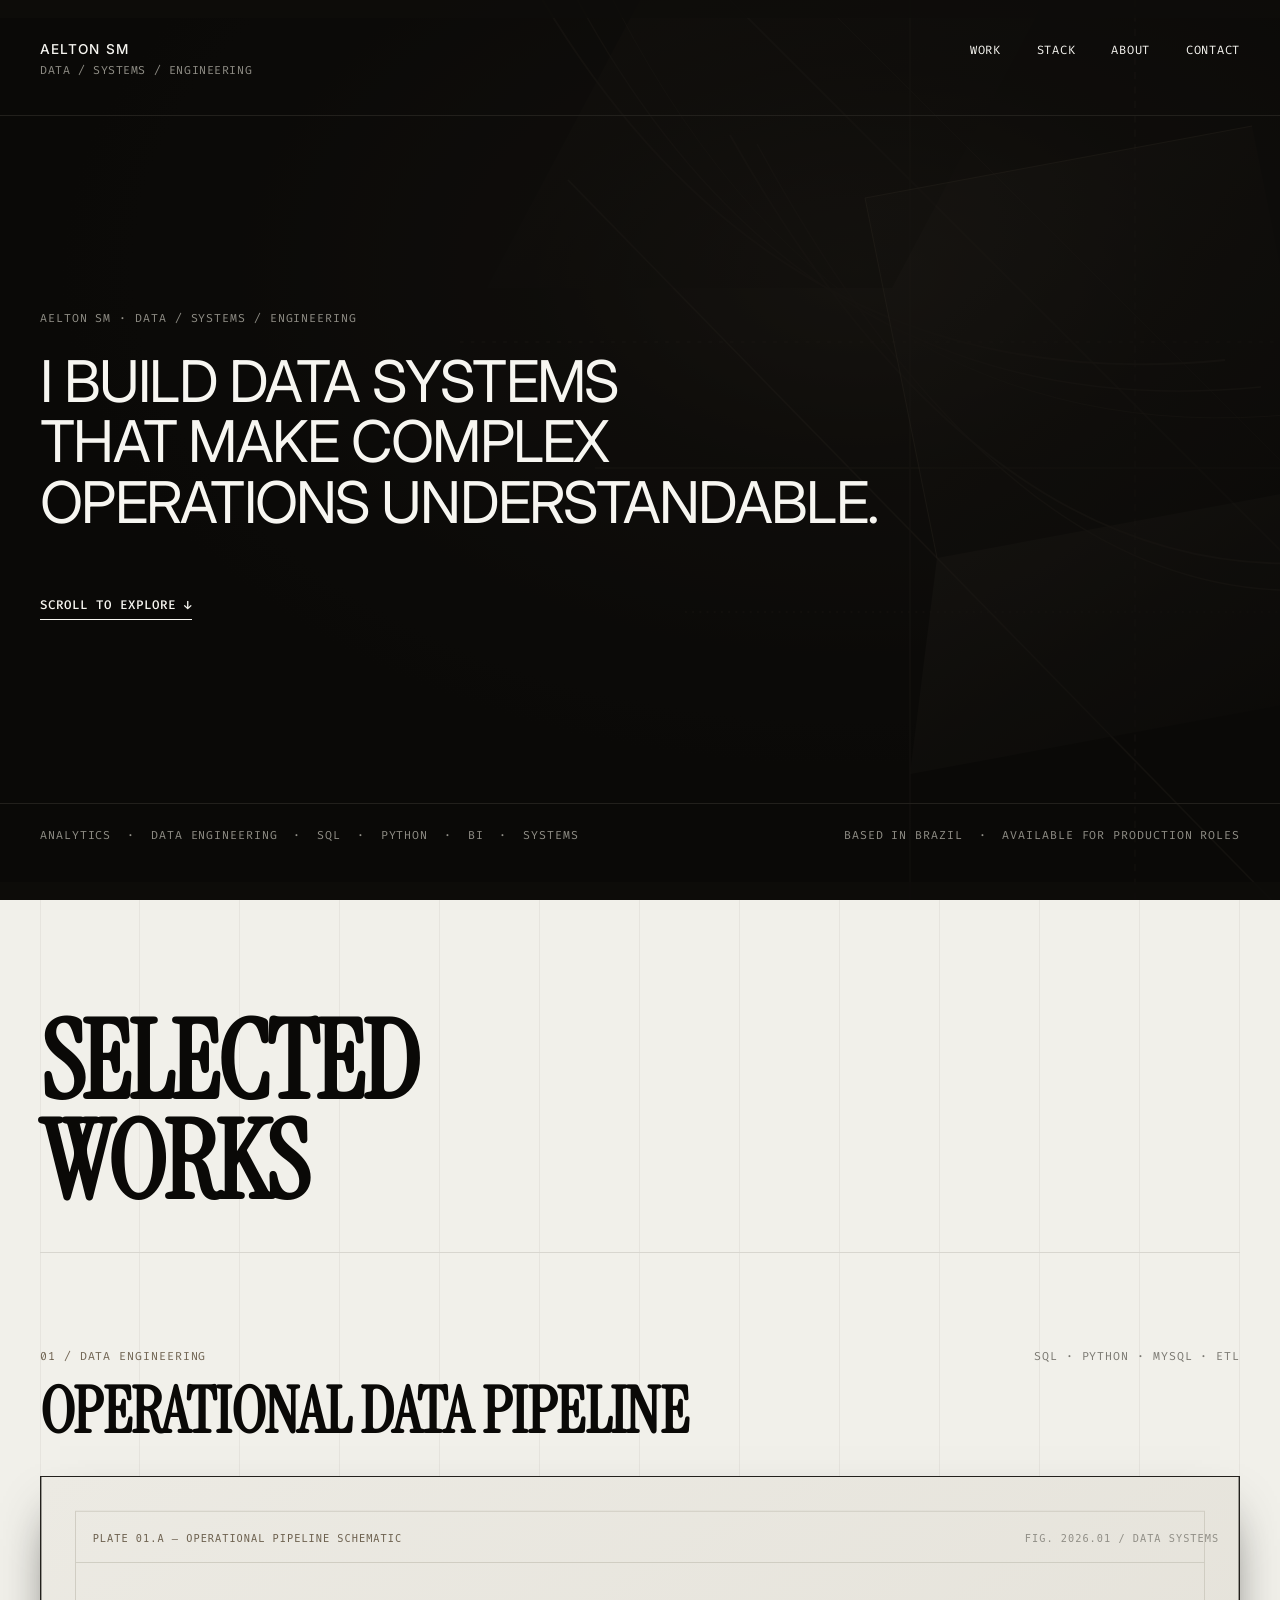
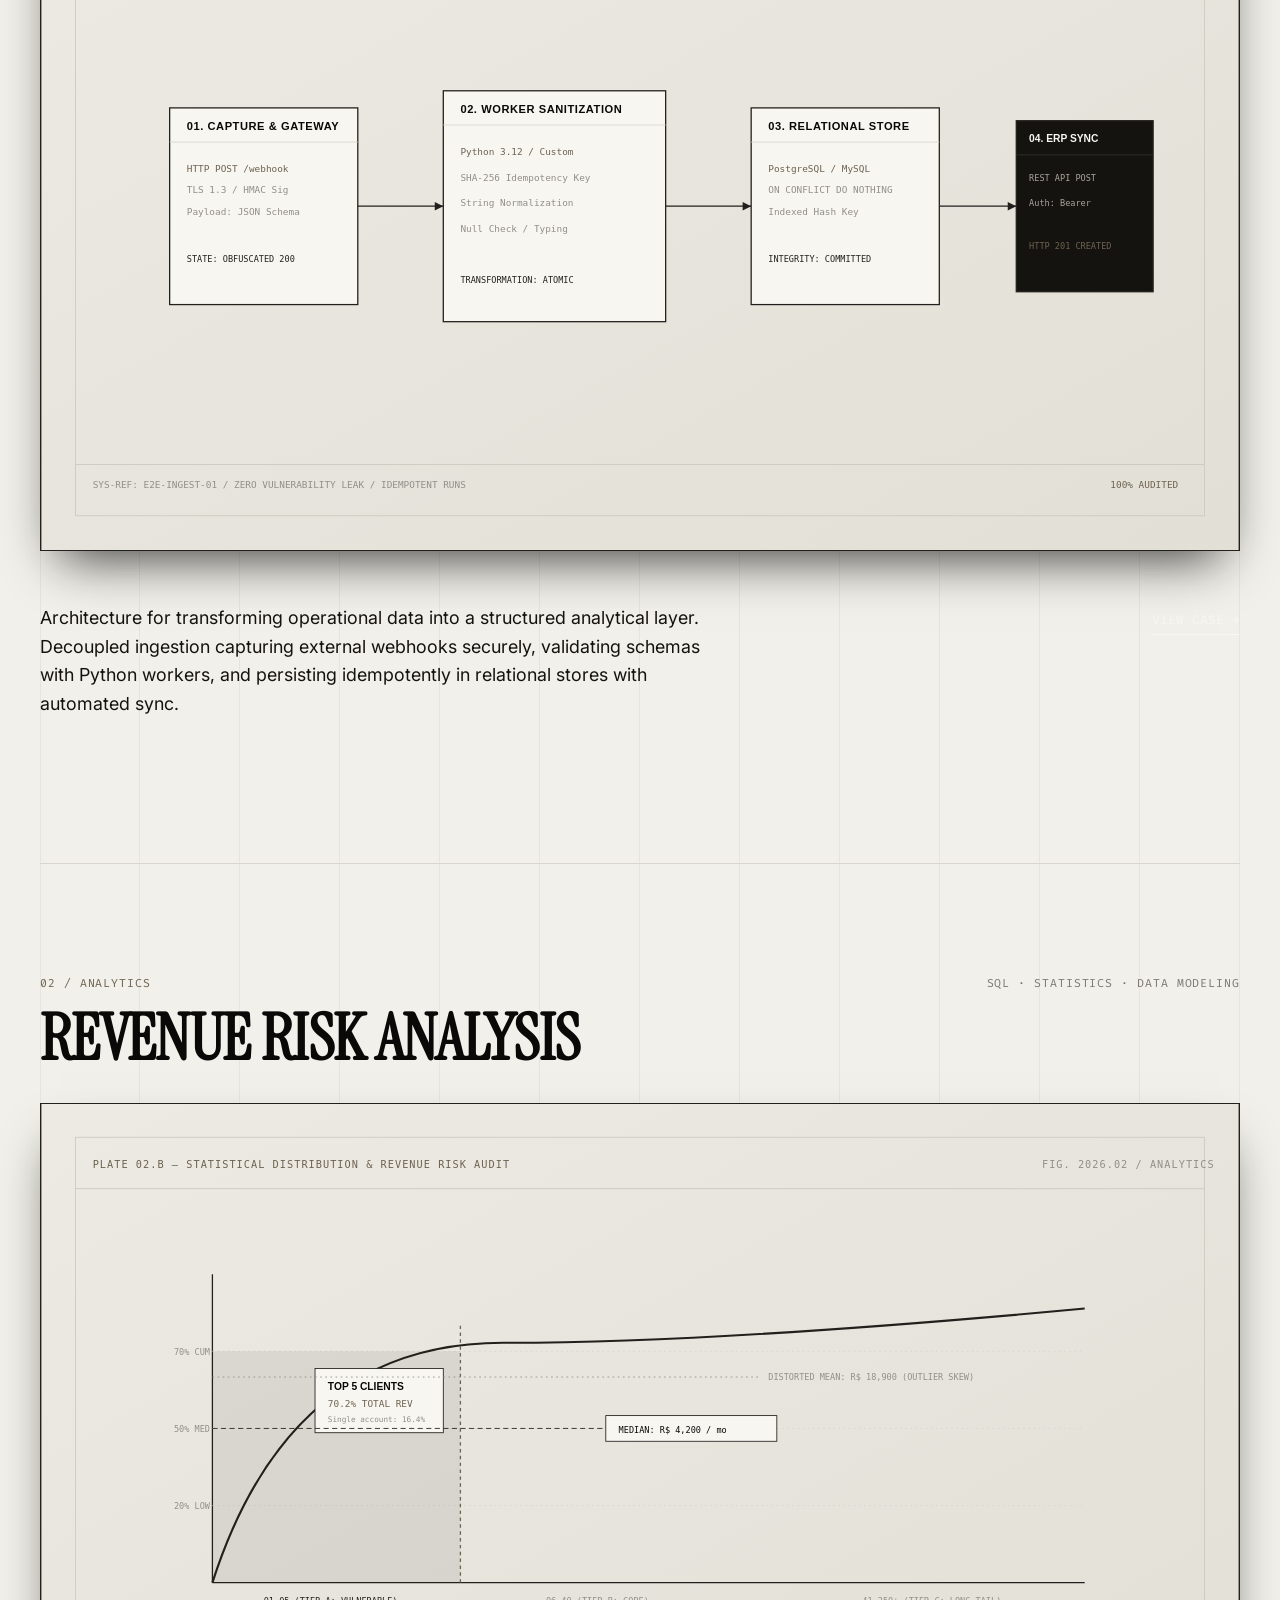
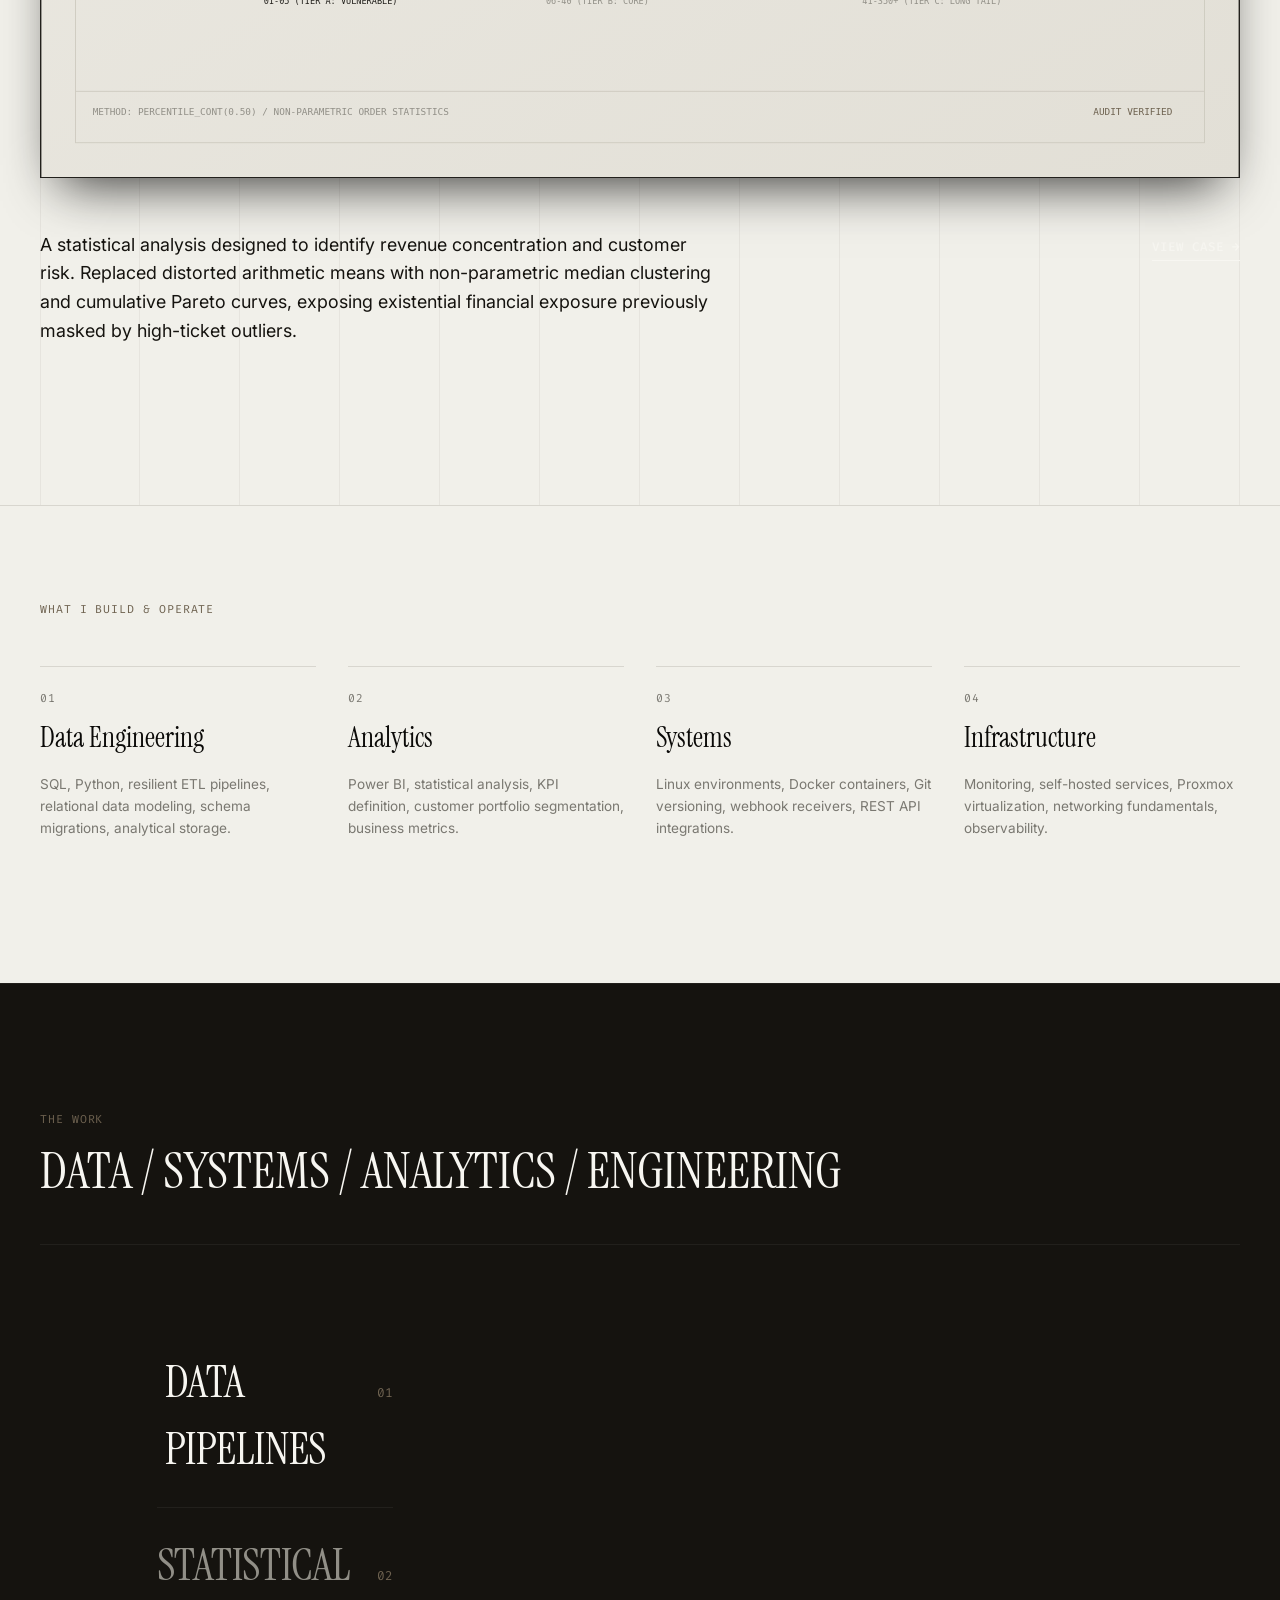
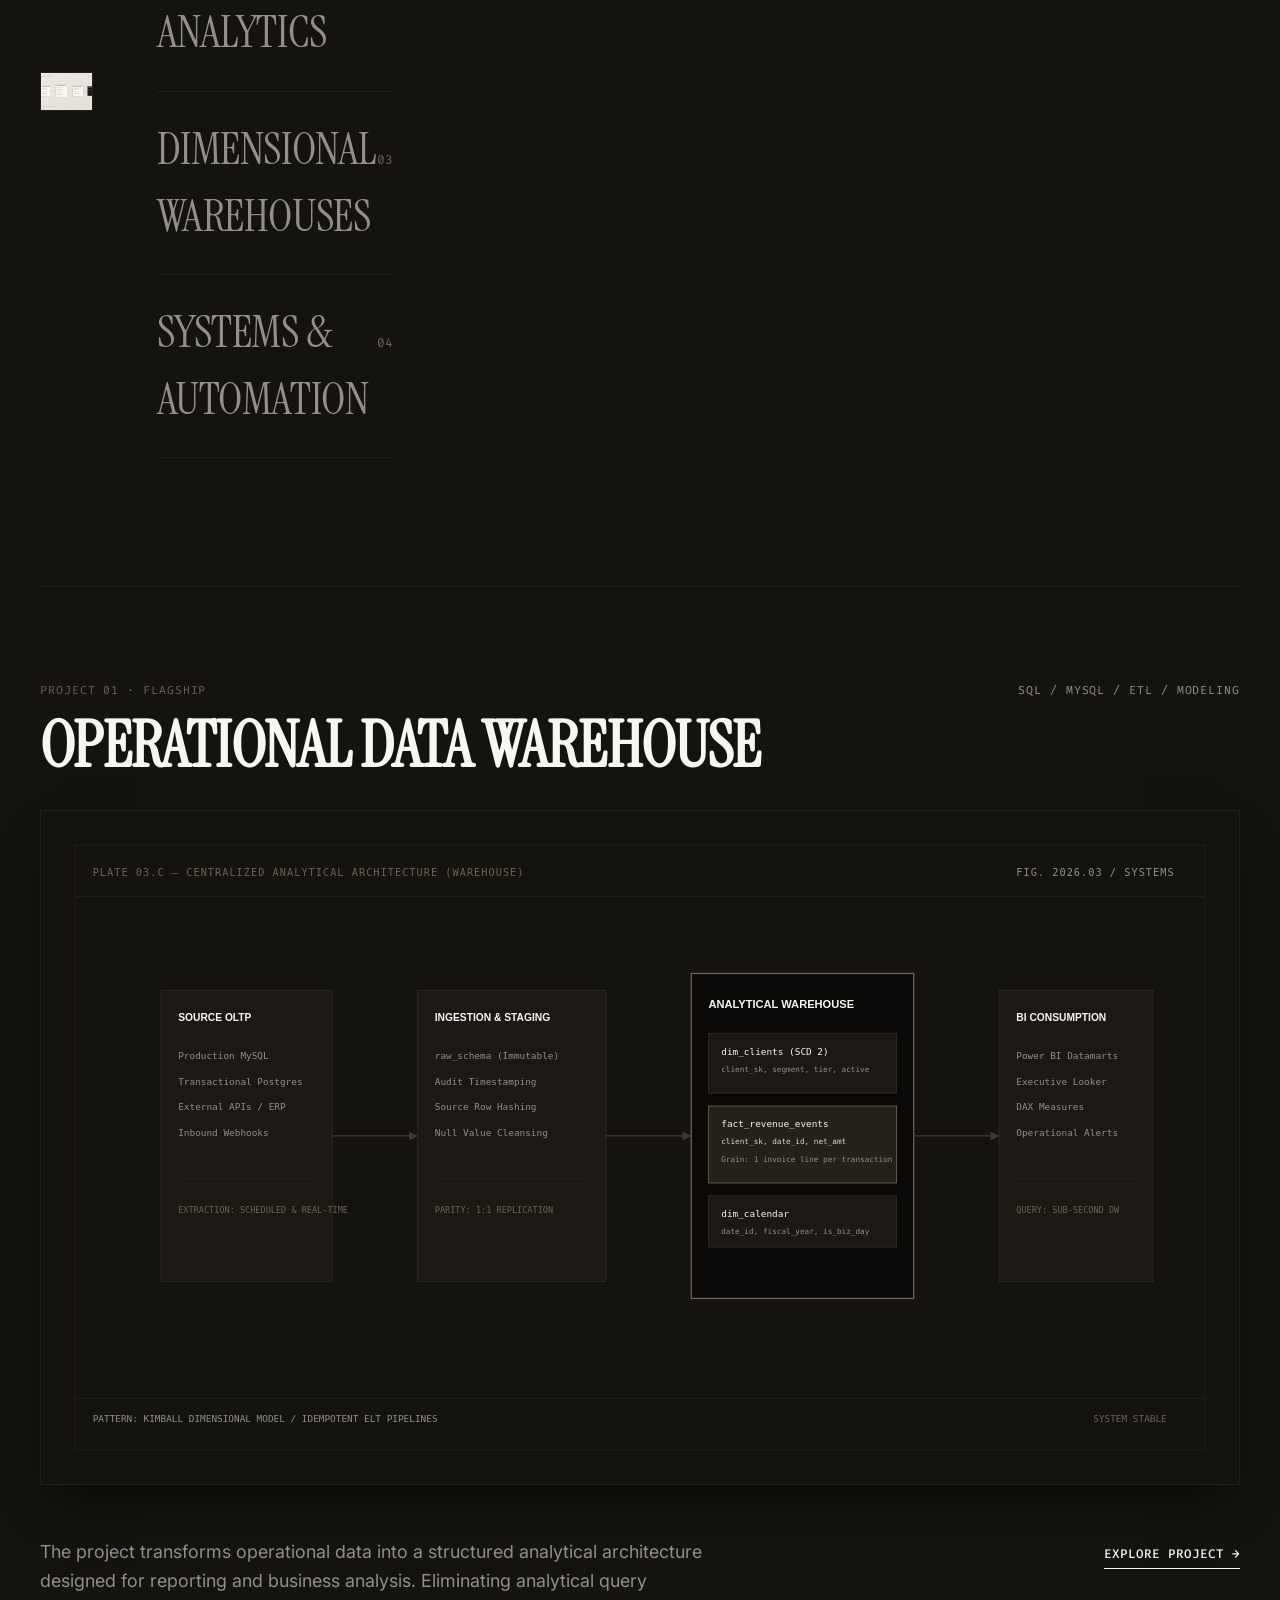
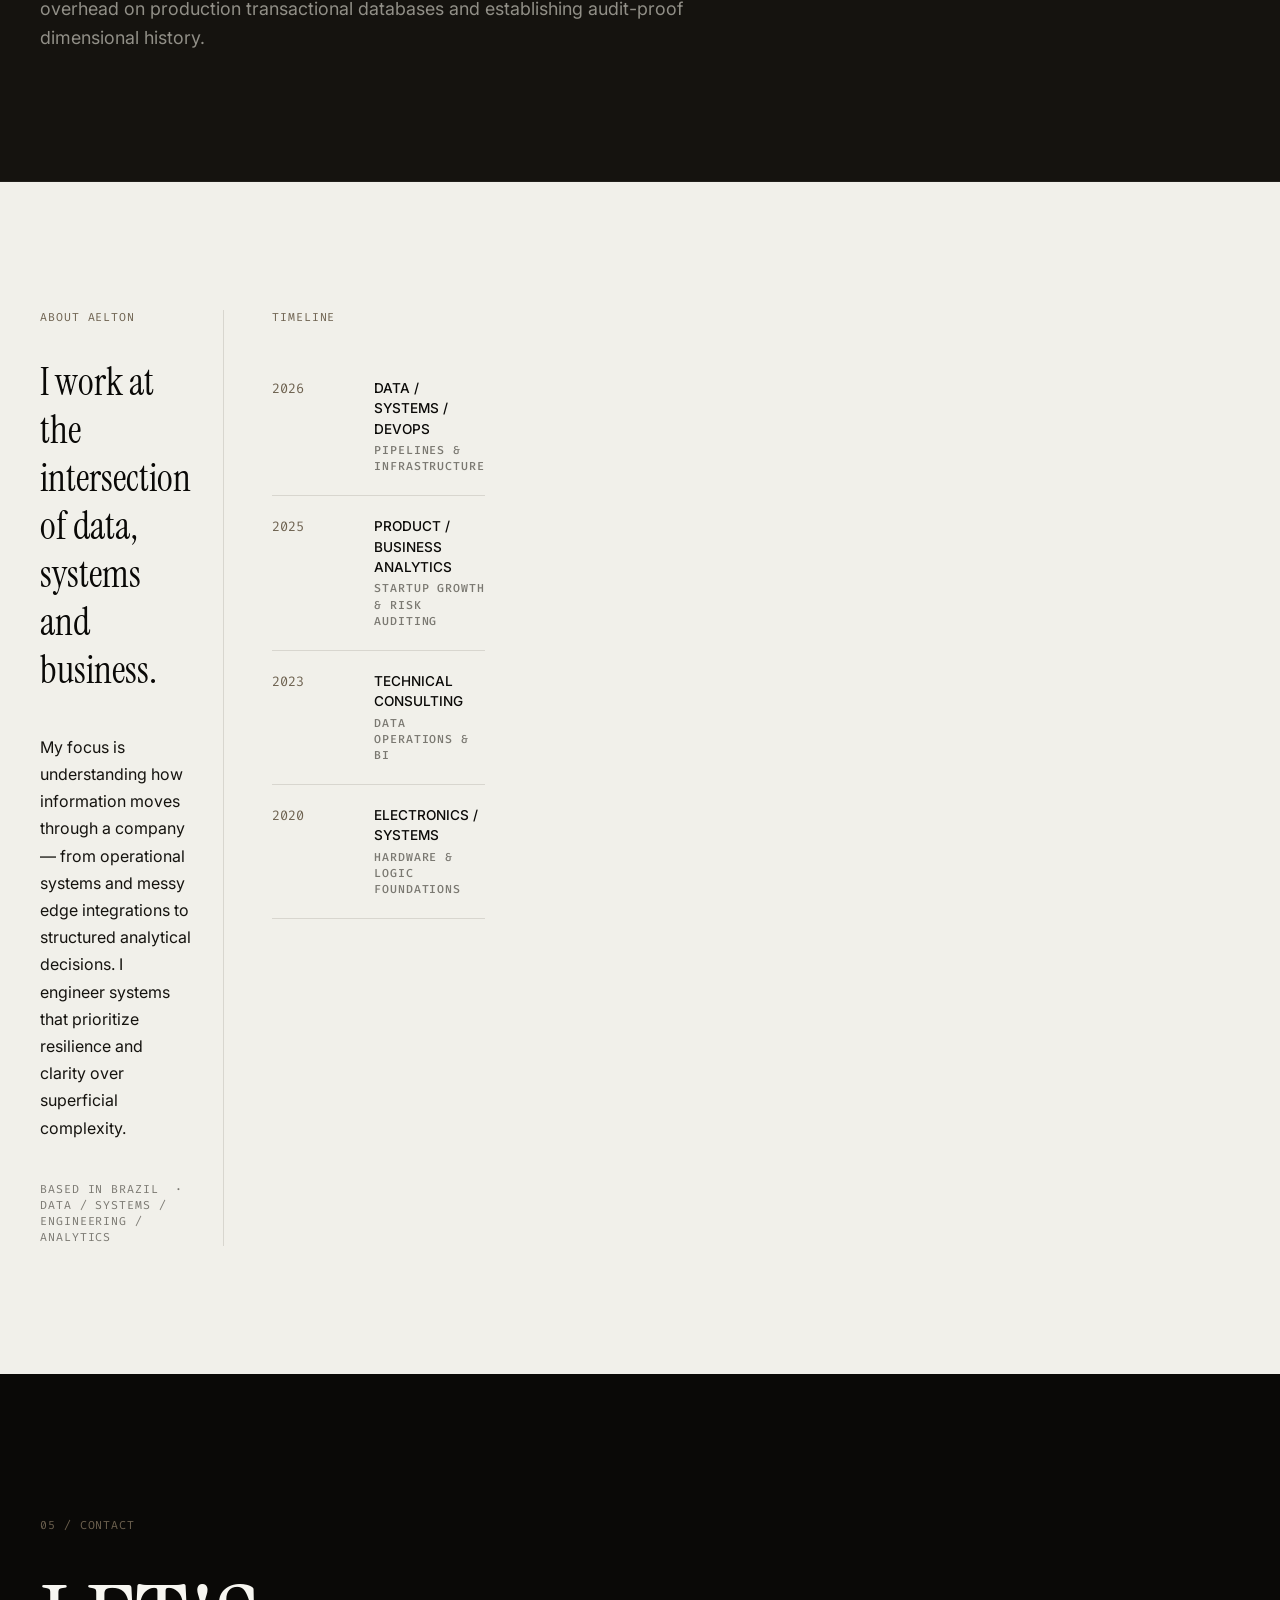
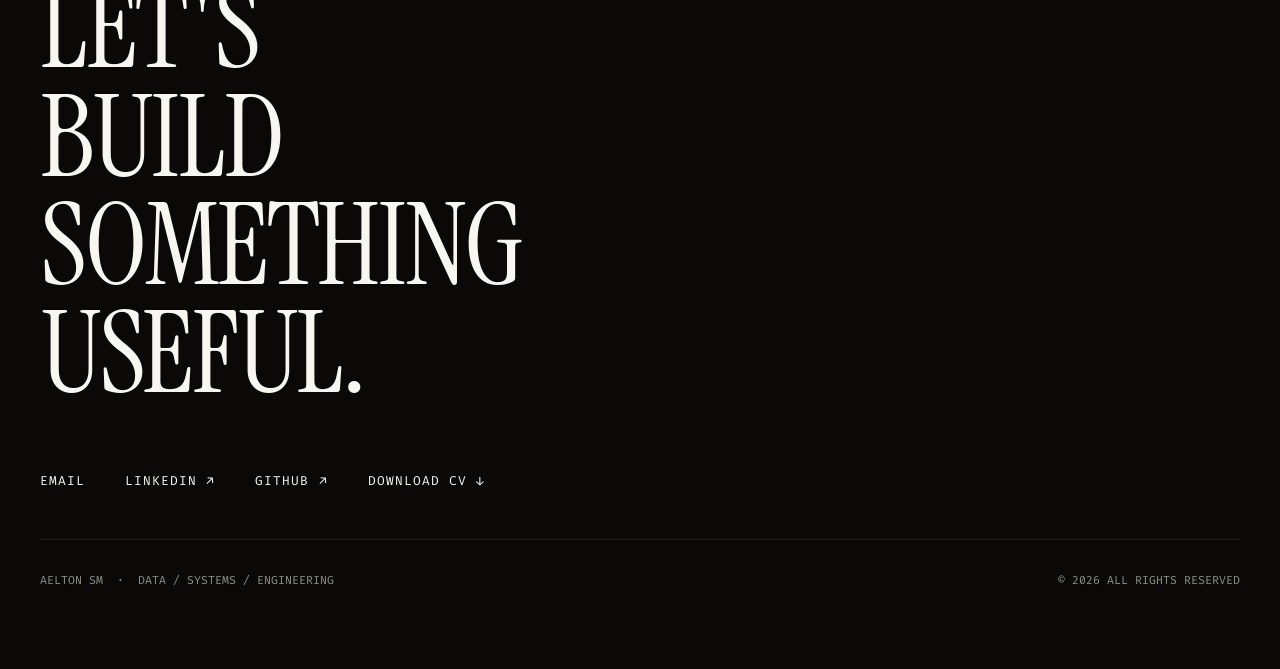
==== index.html @ 4b11ca7b "first" ====
<!DOCTYPE html>
<html lang="en">
<head>
  <meta charset="UTF-8">
  <meta name="viewport" content="width=device-width, initial-scale=1.0">
  <title>Aelton SM — Data / Systems / Engineering</title>
  <meta name="description" content="I build data systems that make complex operations understandable. Analytics engineering, systems architecture and data infrastructure.">
  <link rel="icon" type="image/svg+xml" href="assets/img/kraken-symbol.svg">

  <!-- Editorial CSS Suite -->
  <link rel="stylesheet" href="assets/css/reset.css">
  <link rel="stylesheet" href="assets/css/typography.css">
  <link rel="stylesheet" href="assets/css/grid.css">
  <link rel="stylesheet" href="assets/css/main.css">
</head>
<body class="theme-dark">

  <!-- 01. EDITORIAL HEADER -->
  <header class="site-header">
    <div class="container-editorial flex-header" style="display: flex; align-items: baseline; justify-content: space-between;">
      <div>
        <a href="#hero" class="header-brand-title">Aelton SM</a>
        <div class="header-brand-sub">DATA / SYSTEMS / ENGINEERING</div>
      </div>
      <nav style="display: flex; gap: 2.25rem;">
        <a href="#works" class="nav-link">Work</a>
        <a href="#capabilities" class="nav-link">Stack</a>
        <a href="#about" class="nav-link">About</a>
        <a href="#contact" class="nav-link">Contact</a>
      </nav>
    </div>
  </header>

  <!-- 02. CINEMATIC HERO SECTION (100vh) -->
  <section id="hero" class="hero-section">
    <!-- Atmospheric Artwork Backdrop -->
    <div class="hero-backdrop-container">
      <img src="assets/images/hero/hero-architectural.svg" alt="" aria-hidden="true" style="width: 100%; height: 100%; object-fit: cover;">
    </div>

    <!-- Empty Spacer for Header Alignment -->
    <div></div>

    <!-- Main Editorial Hero Content -->
    <div class="container-editorial hero-content">
      <div class="text-meta" style="color: var(--color-muted); margin-bottom: 1.5rem;">
        AELTON SM · DATA / SYSTEMS / ENGINEERING
      </div>

      <h1 class="display-hero hero-main-title">
        I build data systems<br>
        that make complex<br>
        operations understandable.
      </h1>

      <div style="margin-top: 2rem;">
        <a href="#works" class="editorial-btn">
          <span>Scroll to explore</span>
          <span>↓</span>
        </a>
      </div>
    </div>

    <!-- Hero Technical Bottom Strip -->
    <div class="container-editorial hero-footer-strip">
      <div class="text-meta" style="color: var(--color-muted);">
        ANALYTICS &nbsp;·&nbsp; DATA ENGINEERING &nbsp;·&nbsp; SQL &nbsp;·&nbsp; PYTHON &nbsp;·&nbsp; BI &nbsp;·&nbsp; SYSTEMS
      </div>
      <div class="text-meta" style="color: var(--color-muted);">
        BASED IN BRAZIL &nbsp;·&nbsp; AVAILABLE FOR PRODUCTION ROLES
      </div>
    </div>
  </section>

  <!-- 03. SELECTED WORKS SECTION (PAPER THEME #F1F0EA — ONE PROJECT AT A TIME) -->
  <section id="works" class="theme-paper selected-works-section">
    <!-- Fine 12-Column Editorial Grid Lines Overlay -->
    <div class="paper-grid-lines" aria-hidden="true">
      <div></div><div></div><div></div><div></div>
      <div></div><div></div><div></div><div></div>
      <div></div><div></div><div></div><div></div>
    </div>

    <div class="container-editorial" style="position: relative; z-index: 5;">

      <!-- Monumental Section Heading -->
      <div class="selected-works-heading">
        <h2 class="display-monumental">SELECTED<br>WORKS</h2>
      </div>

      <!-- PROJECT 01: OPERATIONAL DATA PIPELINE -->
      <article class="editorial-case">
        <div class="case-meta-header">
          <span class="text-meta" style="color: var(--color-signal);">01 / DATA ENGINEERING</span>
          <span class="text-meta" style="color: var(--color-muted-light);">SQL · PYTHON · MYSQL · ETL</span>
        </div>

        <h3 class="display-case-title" style="margin-bottom: 2rem;">
          Operational Data Pipeline
        </h3>

        <!-- Large Image Plate -->
        <div class="case-image-plate">
          <img src="assets/images/projects/case-01-pipeline.svg" alt="Operational Pipeline Architectural Schematic">
        </div>

        <div class="grid-12" style="align-items: baseline;">
          <div class="col-span-8">
            <p class="text-editorial-lead" style="color: var(--color-charcoal);">
              Architecture for transforming operational data into a structured analytical layer.
              Decoupled ingestion capturing external webhooks securely, validating schemas with Python workers, and persisting idempotently in relational stores with automated sync.
            </p>
          </div>
          <div class="col-span-4" style="text-align: right;">
            <a href="work/operational-pipeline.html" class="editorial-btn">
              <span>View Case</span>
              <span>→</span>
            </a>
          </div>
        </div>
      </article>

      <!-- Horizontal Divider between Cases -->
      <div style="border-top: 1px solid var(--color-line); margin: 7rem 0;"></div>

      <!-- PROJECT 02: REVENUE RISK ANALYSIS -->
      <article class="editorial-case">
        <div class="case-meta-header">
          <span class="text-meta" style="color: var(--color-signal);">02 / ANALYTICS</span>
          <span class="text-meta" style="color: var(--color-muted-light);">SQL · STATISTICS · DATA MODELING</span>
        </div>

        <h3 class="display-case-title" style="margin-bottom: 2rem;">
          Revenue Risk Analysis
        </h3>

        <!-- Large Image Plate -->
        <div class="case-image-plate">
          <img src="assets/images/projects/case-02-statistical.svg" alt="Revenue Risk Statistical Distribution Model">
        </div>

        <div class="grid-12" style="align-items: baseline;">
          <div class="col-span-8">
            <p class="text-editorial-lead" style="color: var(--color-charcoal);">
              A statistical analysis designed to identify revenue concentration and customer risk.
              Replaced distorted arithmetic means with non-parametric median clustering and cumulative Pareto curves, exposing existential financial exposure previously masked by high-ticket outliers.
            </p>
          </div>
          <div class="col-span-4" style="text-align: right;">
            <a href="work/revenue-analysis.html" class="editorial-btn">
              <span>View Case</span>
              <span>→</span>
            </a>
          </div>
        </div>
      </article>

    </div>
  </section>

  <!-- 04. WHAT I BUILD / CAPABILITIES (HUMAN EDITORIAL COMPOSITION) -->
  <section id="capabilities" class="theme-paper capabilities-section">
    <div class="container-editorial">
      <div class="text-meta" style="color: var(--color-signal); margin-bottom: 3rem;">
        WHAT I BUILD & OPERATE
      </div>

      <div class="grid-12">
        <!-- 01 Data Engineering -->
        <div class="col-span-3 capability-item">
          <div class="text-meta" style="color: var(--color-muted-light); margin-bottom: 1rem;">01</div>
          <h4 class="font-serif" style="font-size: 1.75rem; line-height: 1.1; margin-bottom: 1.25rem;">Data Engineering</h4>
          <p class="font-sans" style="font-size: 0.85rem; color: var(--color-muted-light); line-height: 1.6;">
            SQL, Python, resilient ETL pipelines, relational data modeling, schema migrations, analytical storage.
          </p>
        </div>

        <!-- 02 Analytics -->
        <div class="col-span-3 capability-item">
          <div class="text-meta" style="color: var(--color-muted-light); margin-bottom: 1rem;">02</div>
          <h4 class="font-serif" style="font-size: 1.75rem; line-height: 1.1; margin-bottom: 1.25rem;">Analytics</h4>
          <p class="font-sans" style="font-size: 0.85rem; color: var(--color-muted-light); line-height: 1.6;">
            Power BI, statistical analysis, KPI definition, customer portfolio segmentation, business metrics.
          </p>
        </div>

        <!-- 03 Systems -->
        <div class="col-span-3 capability-item">
          <div class="text-meta" style="color: var(--color-muted-light); margin-bottom: 1rem;">03</div>
          <h4 class="font-serif" style="font-size: 1.75rem; line-height: 1.1; margin-bottom: 1.25rem;">Systems</h4>
          <p class="font-sans" style="font-size: 0.85rem; color: var(--color-muted-light); line-height: 1.6;">
            Linux environments, Docker containers, Git versioning, webhook receivers, REST API integrations.
          </p>
        </div>

        <!-- 04 Infrastructure -->
        <div class="col-span-3 capability-item">
          <div class="text-meta" style="color: var(--color-muted-light); margin-bottom: 1rem;">04</div>
          <h4 class="font-serif" style="font-size: 1.75rem; line-height: 1.1; margin-bottom: 1.25rem;">Infrastructure</h4>
          <p class="font-sans" style="font-size: 0.85rem; color: var(--color-muted-light); line-height: 1.6;">
            Monitoring, self-hosted services, Proxmox virtualization, networking fundamentals, observability.
          </p>
        </div>
      </div>
    </div>
  </section>

  <!-- 05. DARK INTERLUDE & FLAGSHIP FEATURE (THE WORK) -->
  <section class="dark-interlude-section">
    <div class="container-editorial">

      <!-- Header Interlude -->
      <div style="padding-bottom: 3rem; border-bottom: 1px solid var(--color-line-dark); margin-bottom: 5rem;">
        <div class="text-meta" style="color: var(--color-signal); margin-bottom: 1rem;">THE WORK</div>
        <div class="font-serif" style="font-size: clamp(2rem, 4vw, 4rem); text-transform: uppercase; line-height: 1;">
          Data / Systems / Analytics / Engineering
        </div>
      </div>

      <!-- Interactive Disciplines Explorer (Componine Pattern) -->
      <div class="grid-12" style="align-items: center; margin-bottom: 8rem;">
        <div class="col-span-5">
          <div class="discipline-preview-box">
            <img id="discipline-preview-img" src="assets/images/projects/case-01-pipeline.svg" alt="Discipline Architecture Preview">
          </div>
        </div>

        <div class="col-span-7" style="padding-left: 2rem;">
          <div class="discipline-nav-list">
            <div class="discipline-item active" data-num="01">
              <span class="discipline-item-title">Data Pipelines</span>
              <span class="discipline-item-num">01</span>
            </div>
            <div class="discipline-item" data-num="02">
              <span class="discipline-item-title">Statistical Analytics</span>
              <span class="discipline-item-num">02</span>
            </div>
            <div class="discipline-item" data-num="03">
              <span class="discipline-item-title">Dimensional Warehouses</span>
              <span class="discipline-item-num">03</span>
            </div>
            <div class="discipline-item" data-num="04">
              <span class="discipline-item-title">Systems &amp; Automation</span>
              <span class="discipline-item-num">04</span>
            </div>
          </div>
        </div>
      </div>

      <!-- Horizontal Divider -->
      <div style="border-top: 1px solid var(--color-line-dark); margin-bottom: 6rem;"></div>

      <!-- Flagship Feature -->
      <article>
        <div class="case-meta-header">
          <span class="text-meta" style="color: var(--color-signal);">PROJECT 01 · FLAGSHIP</span>
          <span class="text-meta" style="color: var(--color-muted);">SQL / MYSQL / ETL / MODELING</span>
        </div>

        <h3 class="display-case-title" style="margin-bottom: 2rem;">
          Operational Data Warehouse
        </h3>

        <!-- Large Image Plate -->
        <div class="case-image-plate">
          <img src="assets/images/projects/flagship-warehouse.svg" alt="Operational Data Warehouse Architecture Schematic">
        </div>

        <div class="grid-12" style="align-items: baseline;">
          <div class="col-span-8">
            <p class="text-editorial-lead" style="color: var(--color-muted);">
              The project transforms operational data into a structured analytical architecture designed for reporting and business analysis.
              Eliminating analytical query overhead on production transactional databases and establishing audit-proof dimensional history.
            </p>
          </div>
          <div class="col-span-4" style="text-align: right;">
            <a href="work/operational-pipeline.html" class="editorial-btn">
              <span>Explore Project</span>
              <span>→</span>
            </a>
          </div>
        </div>
      </article>

    </div>
  </section>

  <!-- 06. ABOUT AELTON & TIMELINE (PAPER THEME) -->
  <section id="about" class="theme-paper about-section">
    <div class="container-editorial">
      <div class="grid-12">

        <!-- Narrative Column -->
        <div class="col-span-7">
          <div class="text-meta" style="color: var(--color-signal); margin-bottom: 2rem;">
            ABOUT AELTON
          </div>

          <p class="font-serif" style="font-size: clamp(1.75rem, 3vw, 3rem); line-height: 1.25; margin-bottom: 2.5rem; color: var(--color-ink);">
            I work at the intersection of data, systems and business.
          </p>

          <p class="font-sans" style="font-size: 1rem; color: var(--color-charcoal); line-height: 1.7; max-width: 580px; margin-bottom: 2.5rem;">
            My focus is understanding how information moves through a company — from operational systems and messy edge integrations to structured analytical decisions. I engineer systems that prioritize resilience and clarity over superficial complexity.
          </p>

          <div class="text-meta" style="color: var(--color-muted-light);">
            BASED IN BRAZIL &nbsp;·&nbsp; DATA / SYSTEMS / ENGINEERING / ANALYTICS
          </div>
        </div>

        <!-- Minimalist Timeline Column -->
        <div class="col-span-5" style="border-left: 1px solid var(--color-line); padding-left: 3rem;">
          <div class="text-meta" style="color: var(--color-signal); margin-bottom: 2rem;">
            TIMELINE
          </div>

          <div class="timeline-entry">
            <div class="timeline-year">2026</div>
            <div class="font-sans" style="font-size: 0.85rem; color: var(--color-ink); font-weight: 500;">
              DATA / SYSTEMS / DEVOPS
              <div class="text-meta" style="color: var(--color-muted-light); margin-top: 4px;">Pipelines & Infrastructure</div>
            </div>
          </div>

          <div class="timeline-entry">
            <div class="timeline-year">2025</div>
            <div class="font-sans" style="font-size: 0.85rem; color: var(--color-ink); font-weight: 500;">
              PRODUCT / BUSINESS ANALYTICS
              <div class="text-meta" style="color: var(--color-muted-light); margin-top: 4px;">Startup Growth & Risk Auditing</div>
            </div>
          </div>

          <div class="timeline-entry">
            <div class="timeline-year">2023</div>
            <div class="font-sans" style="font-size: 0.85rem; color: var(--color-ink); font-weight: 500;">
              TECHNICAL CONSULTING
              <div class="text-meta" style="color: var(--color-muted-light); margin-top: 4px;">Data Operations & BI</div>
            </div>
          </div>

          <div class="timeline-entry">
            <div class="timeline-year">2020</div>
            <div class="font-sans" style="font-size: 0.85rem; color: var(--color-ink); font-weight: 500;">
              ELECTRONICS / SYSTEMS
              <div class="text-meta" style="color: var(--color-muted-light); margin-top: 4px;">Hardware & Logic Foundations</div>
            </div>
          </div>
        </div>

      </div>
    </div>
  </section>

  <!-- 07. CLOSING / CONTACT (DARK EDITORIAL CLOSING) -->
  <footer id="contact" class="closing-section">
    <div class="container-editorial">
      <div class="text-meta" style="color: var(--color-signal); margin-bottom: 2.5rem;">
        05 / CONTACT
      </div>

      <div class="closing-huge-type">
        LET'S<br>
        BUILD<br>
        SOMETHING<br>
        USEFUL.
      </div>

      <div class="contact-links-strip">
        <a href="mailto:aelton.sm@dev.br" class="contact-link">Email</a>
        <a href="https://linkedin.com/in/" target="_blank" rel="noopener noreferrer" class="contact-link">LinkedIn ↗</a>
        <a href="https://github.com/Aelton0" target="_blank" rel="noopener noreferrer" class="contact-link">GitHub ↗</a>
        <a href="assets/docs/aelton-sm-resume.pdf" class="contact-link" download>Download CV ↓</a>
      </div>

      <div class="footer-mini">
        <div>AELTON SM &nbsp;·&nbsp; DATA / SYSTEMS / ENGINEERING</div>
        <div>© <span id="year">2026</span> ALL RIGHTS RESERVED</div>
      </div>
    </div>
  </footer>

  <!-- Clean Essential JavaScript -->
  <script src="assets/js/main.js"></script>
</body>
</html>
---- assets/css/typography.css ----
@import url('https://fonts.googleapis.com/css2?family=Fira+Code:wght@400;500&family=Instrument+Serif:ital@0;1&family=Inter:wght@300;400;500;600&display=swap');

:root {
  --font-serif: 'Instrument Serif', Georgia, serif;
  --font-sans: 'Inter', -apple-system, BlinkMacSystemFont, 'Segoe UI', Roboto, sans-serif;
  --font-mono: 'Fira Code', 'Courier New', monospace;
}

/* Typography Base Classes */
.font-serif {
  font-family: var(--font-serif);
  font-weight: 400;
}

.font-sans {
  font-family: var(--font-sans);
}

.font-mono {
  font-family: var(--font-mono);
  font-weight: 400;
}

/* Scale & Hierarchy */
.display-monumental {
  font-family: var(--font-serif);
  font-size: clamp(3.5rem, 8.5vw, 8.5rem);
  line-height: 0.92;
  letter-spacing: -0.02em;
}

.display-hero {
  font-family: var(--font-sans);
  font-size: clamp(2rem, 4.5vw, 4.25rem);
  font-weight: 400;
  line-height: 1.05;
  letter-spacing: -0.03em;
  text-transform: uppercase;
}

.display-case-title {
  font-family: var(--font-serif);
  font-size: clamp(2.5rem, 5vw, 5rem);
  line-height: 0.98;
  letter-spacing: -0.01em;
  text-transform: uppercase;
}

.text-editorial-lead {
  font-family: var(--font-sans);
  font-size: clamp(1rem, 1.4vw, 1.25rem);
  font-weight: 400;
  line-height: 1.6;
  max-width: 680px;
}

.text-meta {
  font-family: var(--font-mono);
  font-size: 0.72rem;
  letter-spacing: 0.08em;
  text-transform: uppercase;
  line-height: 1.4;
}

.text-editorial-quote {
  font-family: var(--font-serif);
  font-size: clamp(1.5rem, 2.8vw, 2.75rem);
  line-height: 1.25;
  font-style: italic;
}
---- assets/css/grid.css ----
/* Swiss / International 12-Column Grid & Hairline Dividers */

:root {
  --max-width-container: 1440px;
  --gutter-desktop: 2.5rem;
  --gutter-tablet: 1.75rem;
  --gutter-mobile: 1.25rem;
}

.container-editorial {
  width: 100%;
  max-width: var(--max-width-container);
  margin-left: auto;
  margin-right: auto;
  padding-left: var(--gutter-desktop);
  padding-right: var(--gutter-desktop);
}

@media (max-width: 1024px) {
  .container-editorial {
    padding-left: var(--gutter-tablet);
    padding-right: var(--gutter-tablet);
  }
}

@media (max-width: 640px) {
  .container-editorial {
    padding-left: var(--gutter-mobile);
    padding-right: var(--gutter-mobile);
  }
}

/* 12-Column Grid System */
.grid-12 {
  display: grid;
  grid-template-columns: repeat(12, 1fr);
  gap: 2rem;
}

@media (max-width: 1024px) {
  .grid-12 {
    grid-template-columns: repeat(8, 1fr);
    gap: 1.5rem;
  }
}

@media (max-width: 640px) {
  .grid-12 {
    grid-template-columns: repeat(4, 1fr);
    gap: 1rem;
  }
}

/* Hairline Editorial Borders */
.border-line-b {
  border-bottom: 1px solid var(--color-line);
}

.border-line-t {
  border-top: 1px solid var(--color-line);
}

.border-line-dark-b {
  border-bottom: 1px solid var(--color-line-dark);
}

.border-line-dark-t {
  border-top: 1px solid var(--color-line-dark);
}

/* Col Spans */
.col-span-12 { grid-column: span 12 / span 12; }
.col-span-8  { grid-column: span 8 / span 8; }
.col-span-6  { grid-column: span 6 / span 6; }
.col-span-4  { grid-column: span 4 / span 4; }
.col-span-3  { grid-column: span 3 / span 3; }

@media (max-width: 1024px) {
  .col-span-8  { grid-column: span 8 / span 8; }
  .col-span-6  { grid-column: span 8 / span 8; }
  .col-span-4  { grid-column: span 4 / span 4; }
  .col-span-3  { grid-column: span 4 / span 4; }
}

@media (max-width: 640px) {
  .col-span-12, .col-span-8, .col-span-6, .col-span-4, .col-span-3 {
    grid-column: span 4 / span 4;
  }
}
---- assets/css/main.css ----
/* Main Editorial Style: Cinematic Editorial Technical Portfolio */

:root {
  --color-ink: #0A0907;
  --color-charcoal: #15130F;
  --color-paper: #F1F0EA;
  --color-warm-white: #F7F6F1;
  --color-muted: #918F87;
  --color-muted-light: #7A7871;
  --color-line: #D8D6CF;
  --color-line-dark: #22201C;
  --color-signal: #6E6250;
}

body {
  background-color: var(--color-ink);
  color: var(--color-warm-white);
  font-family: var(--font-sans);
}

/* Theme Sections */
.theme-dark {
  background-color: var(--color-ink);
  color: var(--color-warm-white);
}

.theme-paper {
  background-color: var(--color-paper);
  color: var(--color-ink);
  position: relative;
}

/* Vertical Hairline Editorial Grid Lines on Paper */
.paper-grid-lines {
  position: absolute;
  top: 0;
  bottom: 0;
  left: 50%;
  transform: translateX(-50%);
  width: 100%;
  max-width: var(--max-width-container);
  padding: 0 var(--gutter-desktop);
  pointer-events: none;
  display: grid;
  grid-template-columns: repeat(12, 1fr);
  z-index: 1;
}

.paper-grid-lines > div {
  border-right: 1px solid rgba(216, 214, 207, 0.45);
  height: 100%;
}

.paper-grid-lines > div:first-child {
  border-left: 1px solid rgba(216, 214, 207, 0.45);
}

@media (max-width: 1024px) {
  .paper-grid-lines {
    grid-template-columns: repeat(8, 1fr);
    padding: 0 var(--gutter-tablet);
  }
}

@media (max-width: 640px) {
  .paper-grid-lines {
    display: none;
  }
}

/* Minimalist Editorial Header */
.site-header {
  position: absolute;
  top: 0;
  left: 0;
  width: 100%;
  z-index: 50;
  padding-top: 2.25rem;
  padding-bottom: 2.25rem;
  border-bottom: 1px solid var(--color-line-dark);
}

.header-brand-title {
  font-family: var(--font-sans);
  font-weight: 500;
  font-size: 0.85rem;
  letter-spacing: 0.08em;
  text-transform: uppercase;
}

.header-brand-sub {
  font-family: var(--font-mono);
  font-size: 0.72rem;
  color: var(--color-muted);
  letter-spacing: 0.05em;
  margin-top: 2px;
}

.nav-link {
  font-family: var(--font-mono);
  font-size: 0.75rem;
  letter-spacing: 0.06em;
  text-transform: uppercase;
  color: var(--color-warm-white);
  transition: opacity 0.2s ease;
  position: relative;
  padding-bottom: 2px;
}

.nav-link:hover {
  opacity: 0.65;
}

/* Cinematic Dark Hero */
.hero-section {
  position: relative;
  min-height: 100vh;
  display: flex;
  flex-direction: column;
  justify-content: space-between;
  padding-top: 8rem;
  padding-bottom: 3.5rem;
  overflow: hidden;
  background-color: var(--color-ink);
}

.hero-backdrop-container {
  position: absolute;
  inset: 0;
  pointer-events: none;
  z-index: 0;
  opacity: 0.38;
}

.hero-content {
  position: relative;
  z-index: 10;
  margin-top: auto;
  margin-bottom: auto;
}

.hero-main-title {
  max-width: 1050px;
  margin-top: 1.5rem;
  margin-bottom: 2.5rem;
}

.hero-footer-strip {
  position: relative;
  z-index: 10;
  padding-top: 1.5rem;
  border-top: 1px solid var(--color-line-dark);
  display: flex;
  flex-wrap: wrap;
  align-items: center;
  justify-content: space-between;
  gap: 1.5rem;
}

/* Editorial Selected Works Section */
.selected-works-section {
  padding-top: 7rem;
  padding-bottom: 8rem;
  position: relative;
  z-index: 2;
}

.selected-works-heading {
  margin-bottom: 6rem;
  padding-bottom: 2.5rem;
  border-bottom: 1px solid var(--color-line);
  position: relative;
  z-index: 5;
}

.editorial-case {
  margin-bottom: 9rem;
  position: relative;
  z-index: 5;
}

.editorial-case:last-child {
  margin-bottom: 2rem;
}

/* Huge Visual Image Plate (Framed architectural presentation) */
.case-image-plate {
  width: 100%;
  aspect-ratio: 16 / 9;
  background-color: #E2E0D8;
  border: 1px solid var(--color-line);
  box-shadow: 0 20px 40px -15px rgba(0, 0, 0, 0.08);
  overflow: hidden;
  position: relative;
  margin-bottom: 2.25rem;
}

.theme-dark .case-image-plate {
  background-color: #11100C;
  border-color: var(--color-line-dark);
  box-shadow: 0 25px 50px -20px rgba(0, 0, 0, 0.8);
}

.case-image-plate img {
  width: 100%;
  height: 100%;
  object-fit: cover;
  transition: transform 0.6s cubic-bezier(0.16, 1, 0.3, 1);
}

.editorial-case:hover .case-image-plate img {
  transform: scale(1.015);
}

/* Editorial Case Meta */
.case-meta-header {
  display: flex;
  align-items: baseline;
  justify-content: space-between;
  margin-bottom: 1rem;
}

.editorial-btn {
  display: inline-flex;
  align-items: center;
  gap: 0.5rem;
  font-family: var(--font-mono);
  font-size: 0.78rem;
  text-transform: uppercase;
  letter-spacing: 0.08em;
  font-weight: 500;
  color: var(--color-ink);
  padding-bottom: 4px;
  border-bottom: 1px solid var(--color-ink);
  transition: opacity 0.2s ease, transform 0.2s ease;
  margin-top: 1.5rem;
}

.editorial-btn:hover {
  opacity: 0.6;
  transform: translateX(4px);
}

.theme-dark .editorial-btn {
  color: var(--color-warm-white);
  border-color: var(--color-warm-white);
}

/* Capabilities / What I Build */
.capabilities-section {
  padding-top: 6rem;
  padding-bottom: 7rem;
  border-top: 1px solid var(--color-line);
  position: relative;
  z-index: 5;
}

.capability-item {
  padding-top: 1.5rem;
  padding-bottom: 2rem;
  border-top: 1px solid var(--color-line);
}

/* Dark Interlude (Inspired by Componine Discipline Explorer) */
.dark-interlude-section {
  background-color: var(--color-charcoal);
  color: var(--color-warm-white);
  padding-top: 8rem;
  padding-bottom: 8rem;
  border-top: 1px solid var(--color-line-dark);
  border-bottom: 1px solid var(--color-line-dark);
}

.discipline-nav-list {
  display: flex;
  flex-direction: column;
}

.discipline-item {
  display: flex;
  align-items: baseline;
  justify-content: space-between;
  padding: 1.5rem 0;
  border-bottom: 1px solid var(--color-line-dark);
  cursor: pointer;
  transition: all 0.3s ease;
}

.discipline-item-title {
  font-family: var(--font-serif);
  font-size: clamp(1.75rem, 3.5vw, 3.25rem);
  text-transform: uppercase;
  letter-spacing: -0.01em;
  color: var(--color-muted);
  transition: color 0.3s ease, transform 0.3s ease;
}

.discipline-item:hover .discipline-item-title,
.discipline-item.active .discipline-item-title {
  color: var(--color-warm-white);
  transform: translateX(8px);
}

.discipline-item-num {
  font-family: var(--font-mono);
  font-size: 0.8rem;
  color: var(--color-signal);
}

.discipline-preview-box {
  width: 100%;
  aspect-ratio: 4 / 3;
  border: 1px solid var(--color-line-dark);
  background-color: #0E0D0B;
  overflow: hidden;
  position: relative;
  box-shadow: 0 30px 60px -20px rgba(0, 0, 0, 0.9);
}

.discipline-preview-box img {
  width: 100%;
  height: 100%;
  object-fit: cover;
  transition: opacity 0.4s ease;
}

/* About & Timeline */
.about-section {
  padding-top: 8rem;
  padding-bottom: 8rem;
  position: relative;
  z-index: 5;
}

.timeline-entry {
  display: flex;
  align-items: baseline;
  gap: 2rem;
  padding-top: 1.25rem;
  padding-bottom: 1.25rem;
  border-bottom: 1px solid var(--color-line);
}

.timeline-year {
  font-family: var(--font-mono);
  font-size: 0.85rem;
  color: var(--color-signal);
  width: 70px;
  flex-shrink: 0;
}

/* Closing / Contact Section */
.closing-section {
  background-color: var(--color-ink);
  color: var(--color-warm-white);
  padding-top: 9rem;
  padding-bottom: 5rem;
  min-height: 80vh;
  display: flex;
  flex-direction: column;
  justify-content: space-between;
}

.closing-huge-type {
  font-family: var(--font-serif);
  font-size: clamp(3.2rem, 9vw, 9.5rem);
  line-height: 0.94;
  letter-spacing: -0.02em;
  text-transform: uppercase;
  margin-bottom: 4rem;
}

.contact-links-strip {
  display: flex;
  flex-wrap: wrap;
  gap: 2.5rem;
  font-family: var(--font-mono);
  font-size: 0.8rem;
  letter-spacing: 0.08em;
  text-transform: uppercase;
  padding-bottom: 3rem;
  border-bottom: 1px solid var(--color-line-dark);
}

.contact-link {
  transition: opacity 0.2s ease;
  position: relative;
}

.contact-link:hover {
  opacity: 0.5;
}

.footer-mini {
  padding-top: 2rem;
  display: flex;
  align-items: center;
  justify-content: space-between;
  font-family: var(--font-mono);
  font-size: 0.72rem;
  color: var(--color-muted);
}
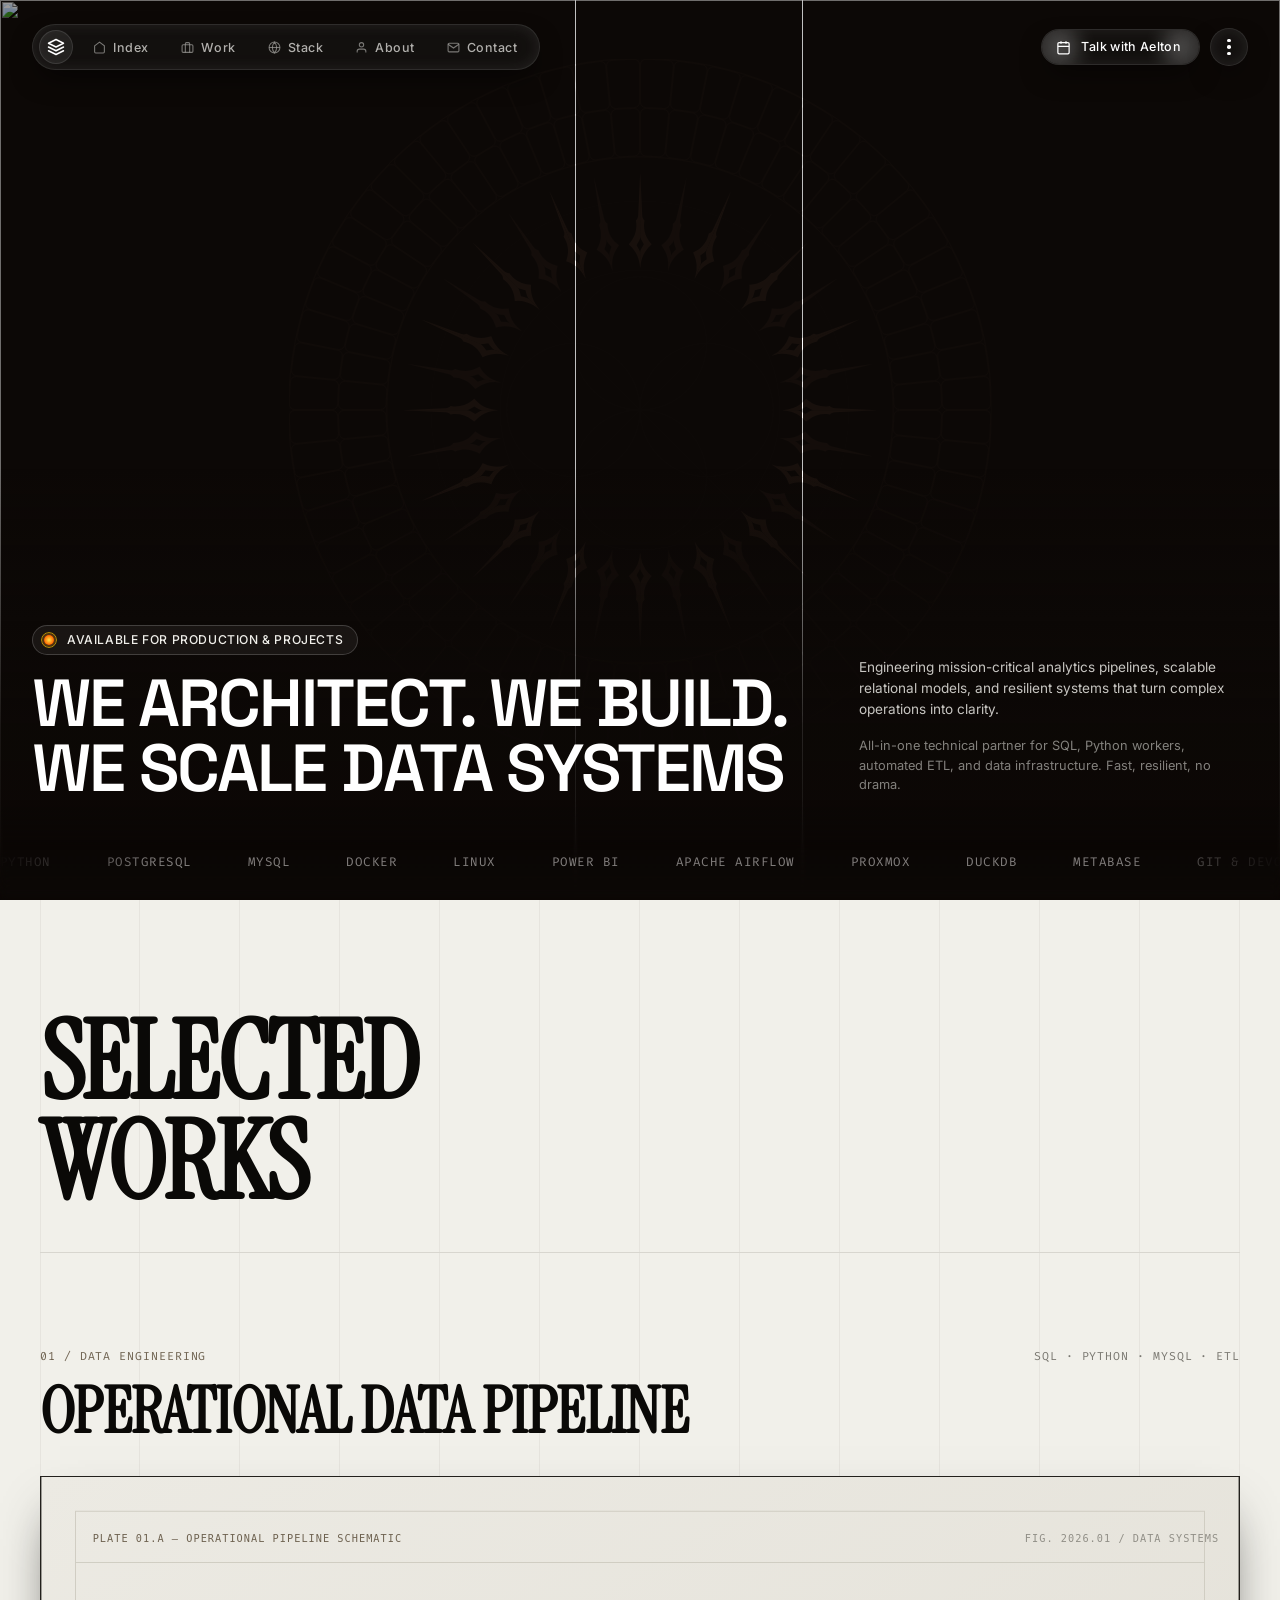
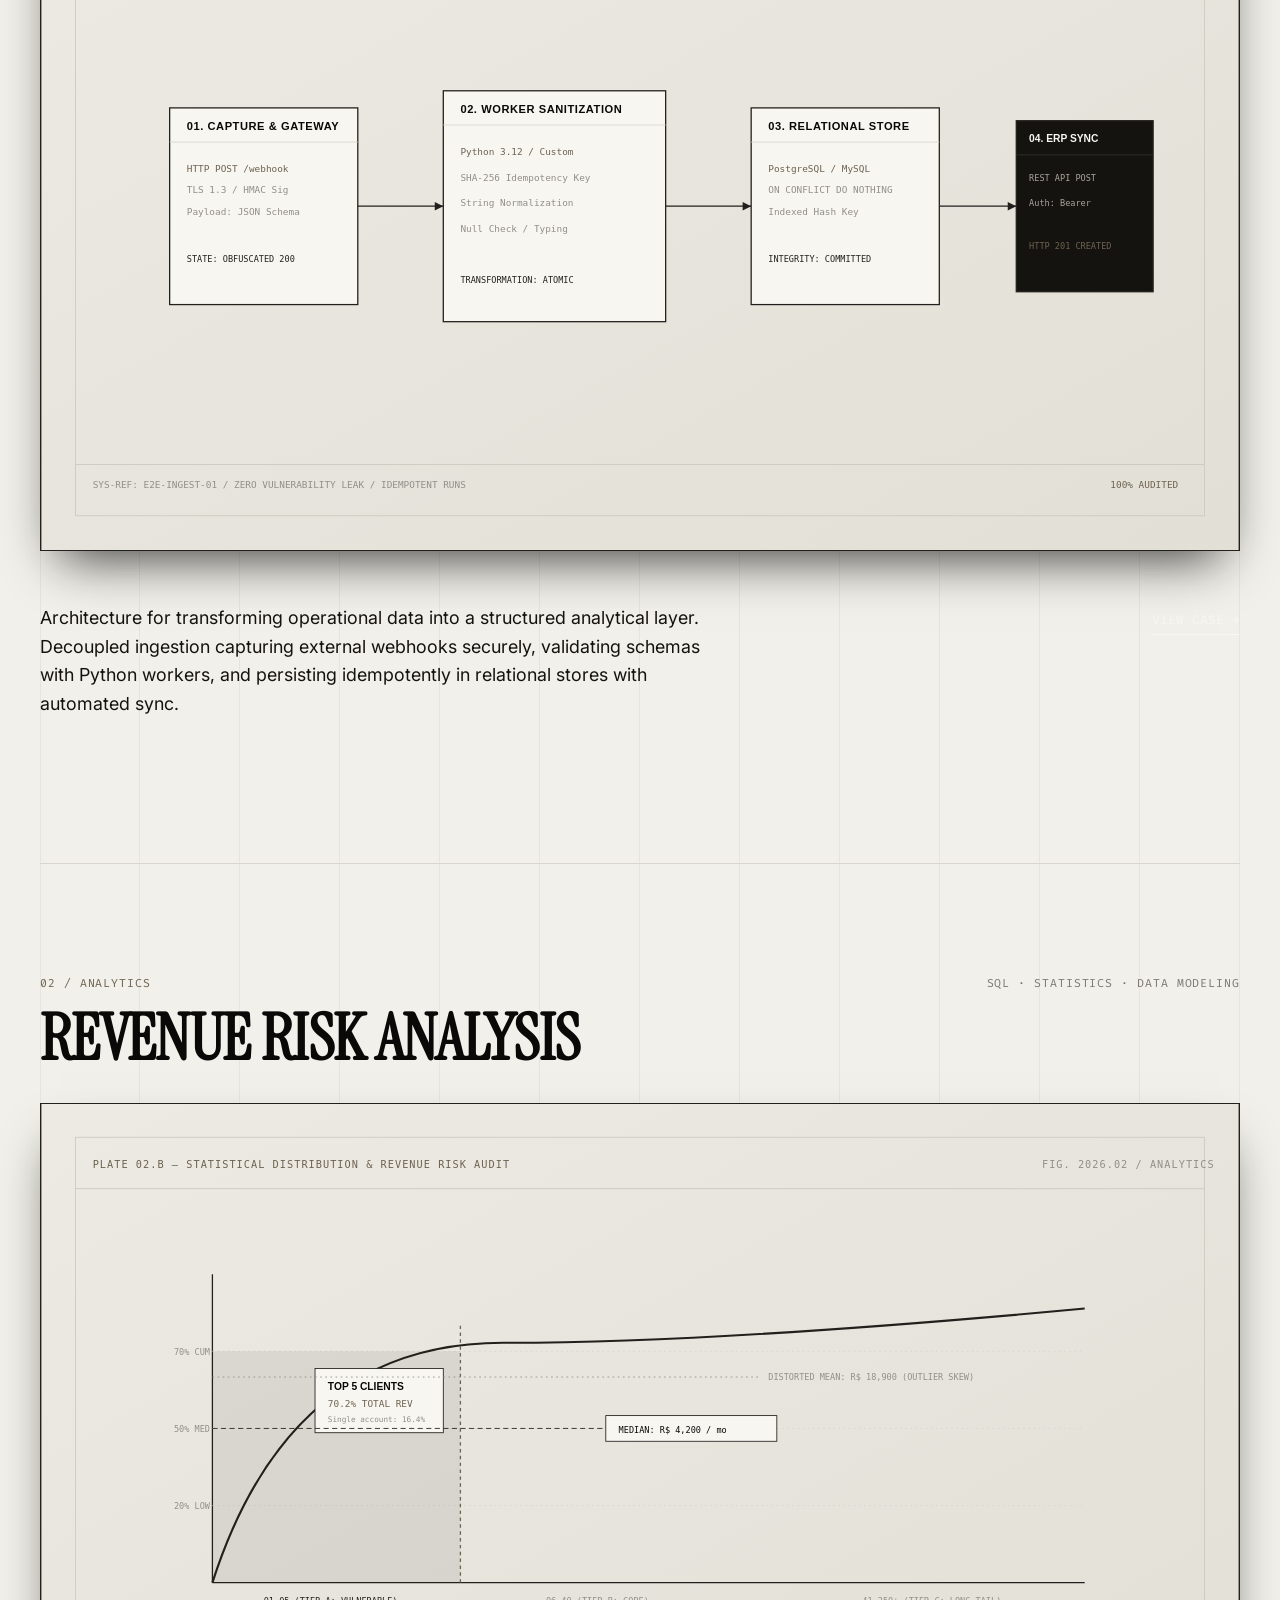
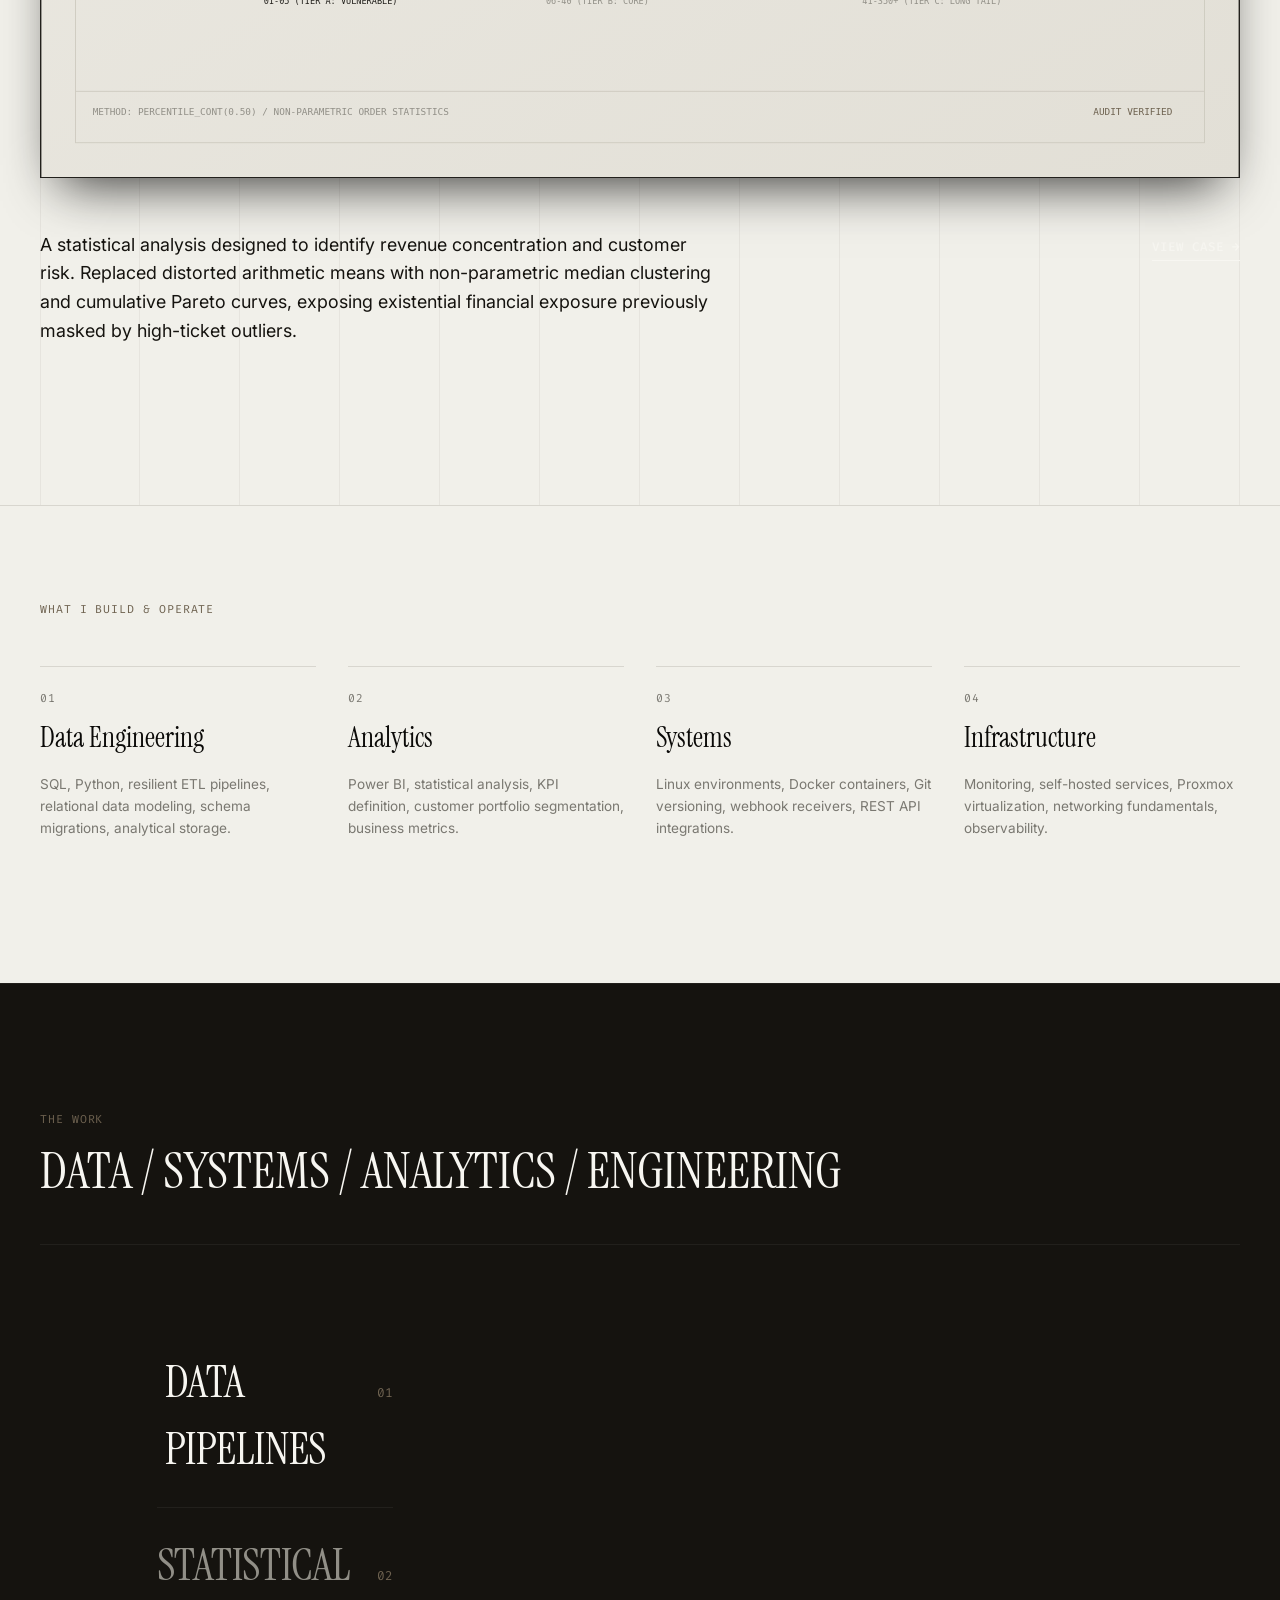
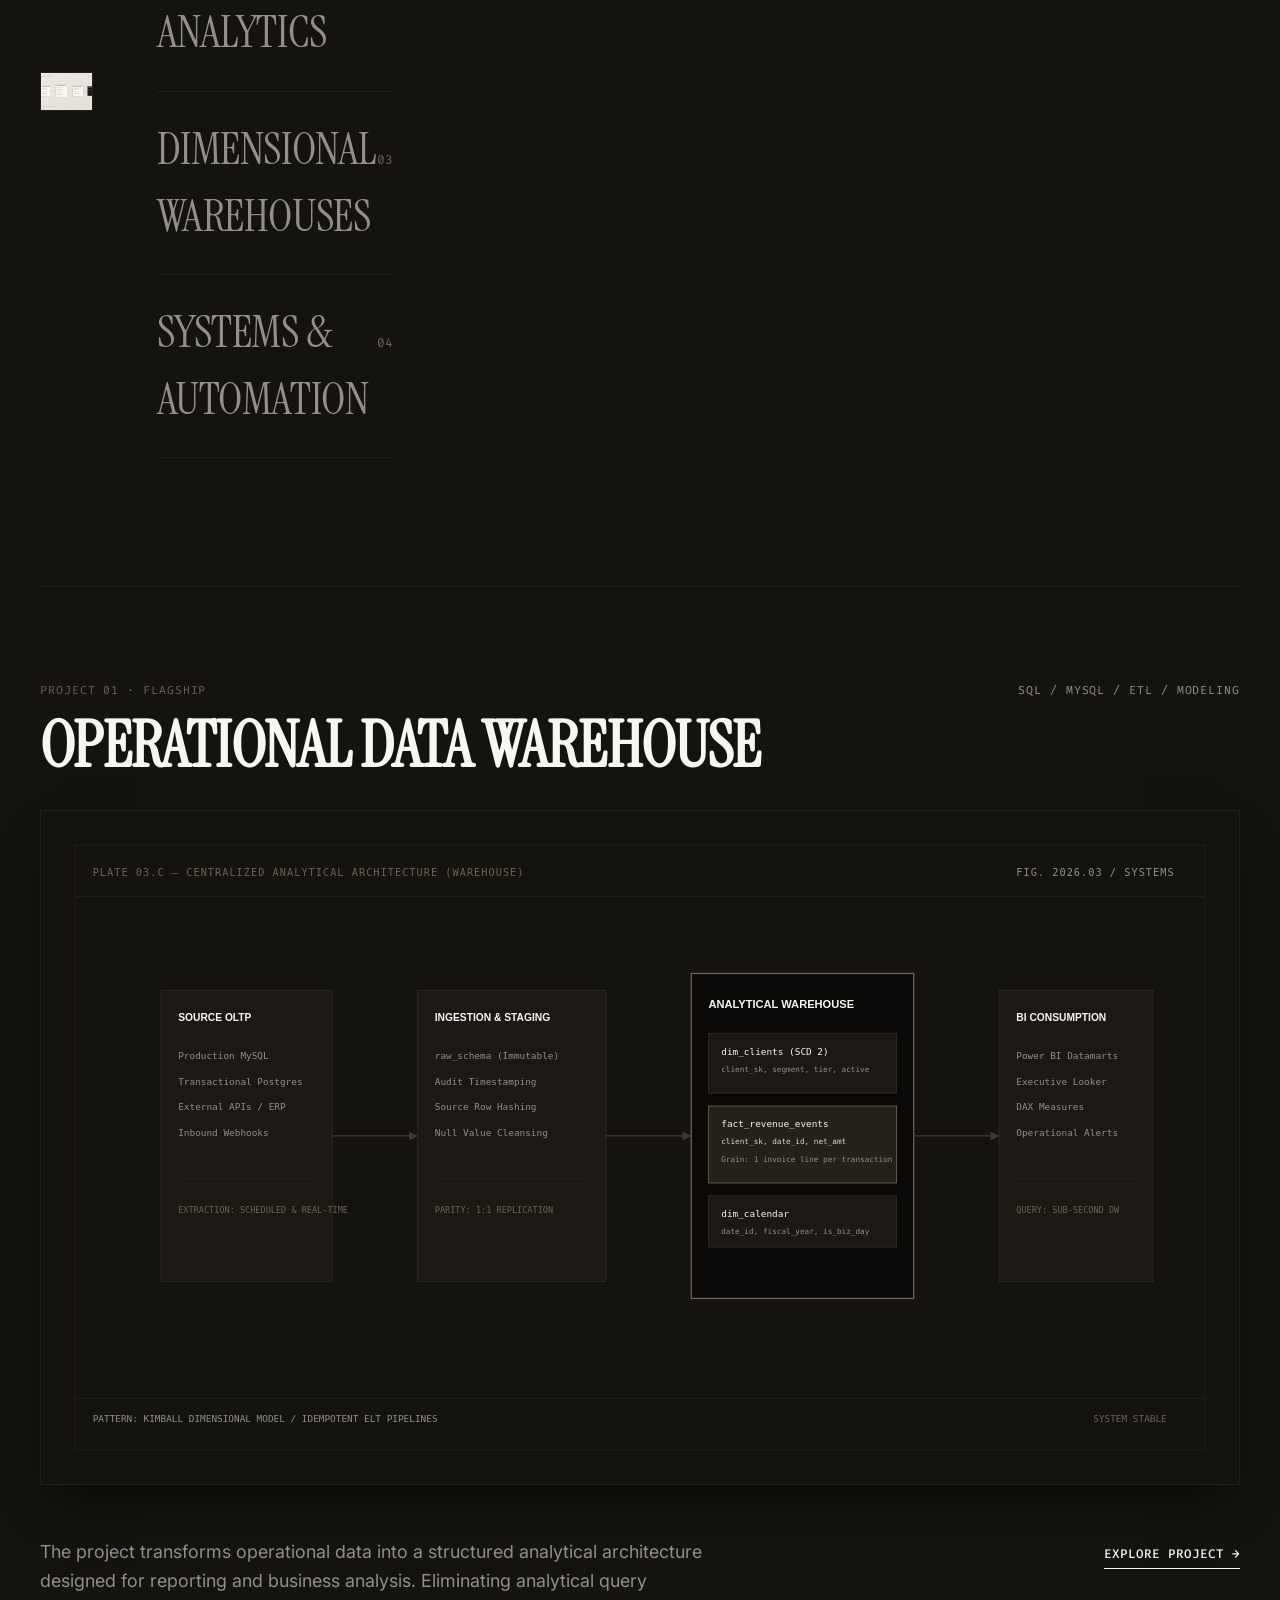
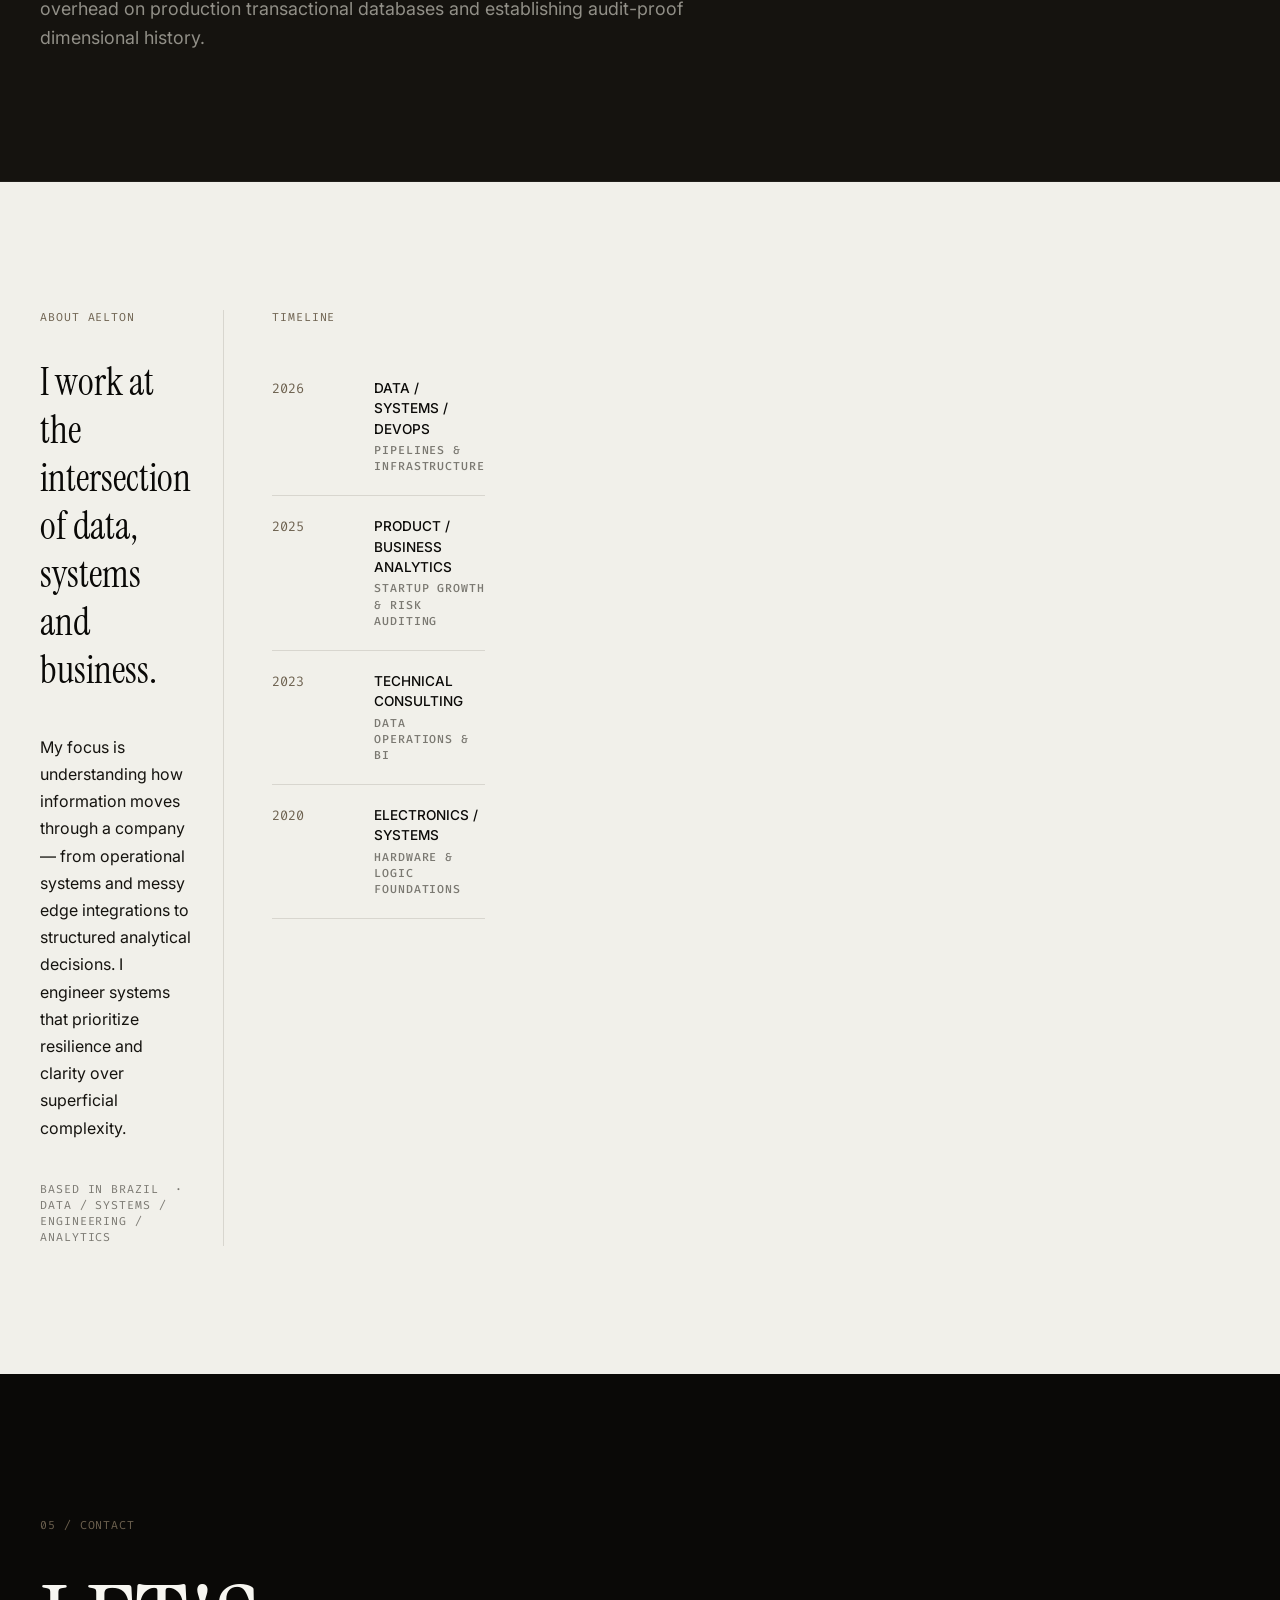
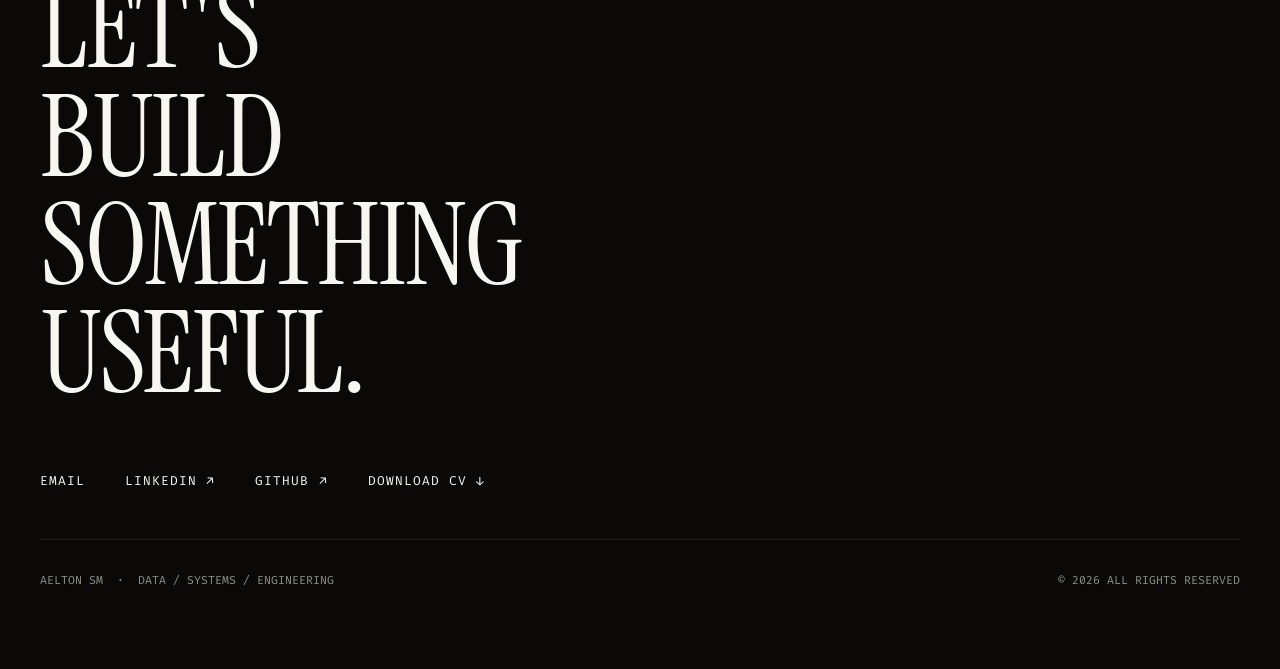
==== commit b9a2cb37: "feat: transform hero section to Componine celestial chiaroscuro pattern" ====
--- a/index.html
+++ b/index.html
@@ -12,63 +12,223 @@
   <link rel="stylesheet" href="assets/css/typography.css">
   <link rel="stylesheet" href="assets/css/grid.css">
   <link rel="stylesheet" href="assets/css/main.css">
+  <link rel="stylesheet" href="assets/css/componine-hero.css">
 </head>
 <body class="theme-dark">
 
-  <!-- 01. EDITORIAL HEADER -->
-  <header class="site-header">
-    <div class="container-editorial flex-header" style="display: flex; align-items: baseline; justify-content: space-between;">
-      <div>
-        <a href="#hero" class="header-brand-title">Aelton SM</a>
-        <div class="header-brand-sub">DATA / SYSTEMS / ENGINEERING</div>
-      </div>
-      <nav style="display: flex; gap: 2.25rem;">
-        <a href="#works" class="nav-link">Work</a>
-        <a href="#capabilities" class="nav-link">Stack</a>
-        <a href="#about" class="nav-link">About</a>
-        <a href="#contact" class="nav-link">Contact</a>
-      </nav>
-    </div>
-  </header>
-
-  <!-- 02. CINEMATIC HERO SECTION (100vh) -->
-  <section id="hero" class="hero-section">
-    <!-- Atmospheric Artwork Backdrop -->
-    <div class="hero-backdrop-container">
-      <img src="assets/images/hero/hero-architectural.svg" alt="" aria-hidden="true" style="width: 100%; height: 100%; object-fit: cover;">
-    </div>
-
-    <!-- Empty Spacer for Header Alignment -->
-    <div></div>
+  <!-- CINEMATIC PRELOADER OVERLAY (COMPONINE PATTERN) -->
+  <div class="loading-overlay" id="preloader" aria-hidden="true">
+    <div class="loading-panel-container">
+      <div class="loading-panel-slice"></div>
+      <div class="loading-panel-slice"></div>
+      <div class="loading-panel-slice"></div>
+      <div class="loading-panel-slice"></div>
+      <div class="loading-panel-slice"></div>
+      <div class="loading-panel-slice"></div>
+      <div class="loading-panel-slice"></div>
+      <div class="loading-panel-slice"></div>
+      <div class="loading-panel-slice"></div>
+      <div class="loading-panel-slice"></div>
+      <div class="loading-panel-slice"></div>
+      <div class="loading-panel-slice"></div>
+      <div class="loading-panel-slice"></div>
+      <div class="loading-panel-slice"></div>
+      <div class="loading-panel-slice"></div>
+      <div class="loading-panel-slice"></div>
+    </div>
+    <div class="loading-progress-container">
+      <div class="loading-top-line"></div>
+      <div class="loading-right-line"></div>
+      <div class="loading-percent" id="loading-percent">0%</div>
+    </div>
+    <div class="loading-words-clip" id="loading-words">
+      <div class="loading-word active" data-word="0">DATA SYSTEMS</div>
+      <div class="loading-word" data-word="1">PIPELINES</div>
+      <div class="loading-word" data-word="2">ARCHITECTURE</div>
+      <div class="loading-word" data-word="3">ENGINEERING</div>
+    </div>
+  </div>
+
+  <!-- FLOATING FROSTED GLASS NAVBAR (COMPONINE PATTERN) -->
+  <div class="componine-nav-wrapper">
+    <nav class="componine-nav">
+      <!-- Left Pill: Brand + Rolling Text Links -->
+      <div class="shadow-button nav-menu-pill">
+        <a href="#hero" class="nav-brand-logo" aria-label="Aelton SM - Home">
+          <svg width="18" height="18" viewBox="0 0 24 24" fill="none" stroke="currentColor" stroke-width="2" stroke-linecap="round" stroke-linejoin="round">
+            <polygon points="12 2 2 7 12 12 22 7 12 2"></polygon>
+            <polyline points="2 17 12 22 22 17"></polyline>
+            <polyline points="2 12 12 17 22 12"></polyline>
+          </svg>
+        </a>
+        <div class="nav-links-track">
+          <a href="#hero" class="nav-item-link" aria-label="Index">
+            <svg width="13" height="13" viewBox="0 0 24 24" fill="none" stroke="currentColor" stroke-width="2"><path d="M3 9l9-7 9 7v11a2 2 0 0 1-2 2H5a2 2 0 0 1-2-2z"></path></svg>
+            <span class="rolling-text" data-rolling="Index">Index</span>
+          </a>
+          <a href="#works" class="nav-item-link" aria-label="Work">
+            <svg width="13" height="13" viewBox="0 0 24 24" fill="none" stroke="currentColor" stroke-width="2"><rect x="2" y="7" width="20" height="14" rx="2" ry="2"></rect><path d="M16 21V5a2 2 0 0 0-2-2h-4a2 2 0 0 0-2 2v16"></path></svg>
+            <span class="rolling-text" data-rolling="Work">Work</span>
+          </a>
+          <a href="#capabilities" class="nav-item-link" aria-label="Stack">
+            <svg width="13" height="13" viewBox="0 0 24 24" fill="none" stroke="currentColor" stroke-width="2"><circle cx="12" cy="12" r="10"></circle><line x1="2" y1="12" x2="22" y2="12"></line><path d="M12 2a15.3 15.3 0 0 1 4 10 15.3 15.3 0 0 1-4 10 15.3 15.3 0 0 1-4-10 15.3 15.3 0 0 1 4-10z"></path></svg>
+            <span class="rolling-text" data-rolling="Stack">Stack</span>
+          </a>
+          <a href="#about" class="nav-item-link" aria-label="About">
+            <svg width="13" height="13" viewBox="0 0 24 24" fill="none" stroke="currentColor" stroke-width="2"><path d="M20 21v-2a4 4 0 0 0-4-4H8a4 4 0 0 0-4 4v2"></path><circle cx="12" cy="7" r="4"></circle></svg>
+            <span class="rolling-text" data-rolling="About">About</span>
+          </a>
+          <a href="#contact" class="nav-item-link" aria-label="Contact">
+            <svg width="13" height="13" viewBox="0 0 24 24" fill="none" stroke="currentColor" stroke-width="2"><path d="M4 4h16c1.1 0 2 .9 2 2v12c0 1.1-.9 2-2 2H4c-1.1 0-2-.9-2-2V6c0-1.1.9-2 2-2z"></path><polyline points="22,6 12,13 2,6"></polyline></svg>
+            <span class="rolling-text" data-rolling="Contact">Contact</span>
+          </a>
+        </div>
+      </div>
+
+      <!-- Right Pill: CTA Button with Moving Halftone Glow -->
+      <div class="nav-cta-wrapper">
+        <a href="#contact" class="shadow-button cta-pill-button">
+          <div class="button-circles-wrapper">
+            <div class="moving-circle moving-circle-left"></div>
+            <div class="moving-circle moving-circle-right"></div>
+          </div>
+          <svg class="button-icon" viewBox="0 0 24 24" fill="none" stroke="currentColor" stroke-width="2">
+            <rect x="3" y="4" width="18" height="18" rx="2" ry="2"></rect>
+            <line x1="16" y1="2" x2="16" y2="6"></line>
+            <line x1="8" y1="2" x2="8" y2="6"></line>
+            <line x1="3" y1="10" x2="21" y2="10"></line>
+          </svg>
+          <span class="rolling-text" data-rolling="Talk with Aelton">Talk with Aelton</span>
+        </a>
+
+        <div class="shadow-button header-toggle-circle" role="button" aria-label="Menu" tabindex="0">
+          <div class="toggle-dots">
+            <div class="toggle-dot"></div>
+            <div class="toggle-dot"></div>
+            <div class="toggle-dot"></div>
+          </div>
+        </div>
+      </div>
+    </nav>
+  </div>
+
+  <!-- 02. CINEMATIC HERO SECTION (COMPONINE PATTERN) -->
+  <section id="hero" class="hero-section-componine">
+    <!-- Atmospheric Artwork & Architecture Grid Backdrop -->
+    <div class="hero-grid-bg">
+      <img src="https://res.cloudinary.com/dp1zjwyvd/image/upload/f_auto,q_auto/v1778715978/Group_158_xmk5mh.avif" alt="" aria-hidden="true">
+    </div>
+
+    <!-- Paper Texture Overlay -->
+    <div class="hero-paper-texture">
+      <img src="https://res.cloudinary.com/dp1zjwyvd/image/upload/f_auto,q_auto/v1778715978/Group_196_aviyp4.avif" alt="" aria-hidden="true">
+    </div>
+
+    <!-- Classical Renaissance Fresco Figures (God left, Client right) -->
+    <div class="hero-artwork-stage" id="hero-artwork-stage">
+      <div class="hero-god-figure" id="hero-god">
+        <img src="https://res.cloudinary.com/dp1zjwyvd/image/upload/f_auto,q_auto/v1772110082/uoqcenteykm4omoilm5n_zcq104.avif" alt="" aria-hidden="true">
+      </div>
+      <div class="hero-client-figure" id="hero-client">
+        <img src="https://res.cloudinary.com/dp1zjwyvd/image/upload/f_auto,q_auto/v1772110082/xhphyzuvfa5hkjuwxw00_ovlw2g.avif" alt="" aria-hidden="true">
+      </div>
+    </div>
+
+    <!-- Celestial Geometry, Rotating Star Crown & Dial -->
+    <div class="hero-circle-stage">
+      <div class="hero-sacred-rings">
+        <div class="floral-wrapper">
+          <svg viewBox="0 0 2542 4498" fill="none" xmlns="http://www.w3.org/2000/svg">
+            <circle cx="866" cy="2249" r="405" stroke="white" stroke-width="1.2" opacity="0.3"></circle>
+            <circle cx="1676" cy="2249" r="405" stroke="white" stroke-width="1.2" opacity="0.3"></circle>
+            <circle cx="1271" cy="1844" r="405" stroke="white" stroke-width="1.2" opacity="0.3"></circle>
+            <circle cx="1271" cy="2654" r="405" stroke="white" stroke-width="1.2" opacity="0.3"></circle>
+            <circle cx="1270.5" cy="2249" r="850" stroke="white" stroke-width="1.2" opacity="0.25"></circle>
+            <circle cx="1270.5" cy="2249" r="1270" stroke="white" stroke-width="1.2" opacity="0.2"></circle>
+            <path d="M461 2249H2081" stroke="white" stroke-width="1.5" stroke-dasharray="3 3" opacity="0.35"></path>
+            <path d="M1271 3059V1439" stroke="white" stroke-width="1.5" stroke-dasharray="3 3" opacity="0.35"></path>
+            <path d="M698.242 2821.76L1843.76 1676.24" stroke="white" stroke-width="1.5" stroke-dasharray="3 3" opacity="0.3"></path>
+            <path d="M698.242 1676.24L1843.76 2821.76" stroke="white" stroke-width="1.5" stroke-dasharray="3 3" opacity="0.3"></path>
+          </svg>
+        </div>
+        <div class="hero-crown-ring">
+          <img src="assets/images/hero/crown-overlay.svg" alt="" aria-hidden="true">
+        </div>
+        <div class="hero-gear-ring">
+          <img src="assets/images/hero/gear.svg" alt="" aria-hidden="true">
+        </div>
+      </div>
+    </div>
 
     <!-- Main Editorial Hero Content -->
-    <div class="container-editorial hero-content">
-      <div class="text-meta" style="color: var(--color-muted); margin-bottom: 1.5rem;">
-        AELTON SM · DATA / SYSTEMS / ENGINEERING
-      </div>
-
-      <h1 class="display-hero hero-main-title">
-        I build data systems<br>
-        that make complex<br>
-        operations understandable.
-      </h1>
-
-      <div style="margin-top: 2rem;">
-        <a href="#works" class="editorial-btn">
-          <span>Scroll to explore</span>
-          <span>↓</span>
-        </a>
-      </div>
-    </div>
-
-    <!-- Hero Technical Bottom Strip -->
-    <div class="container-editorial hero-footer-strip">
-      <div class="text-meta" style="color: var(--color-muted);">
-        ANALYTICS &nbsp;·&nbsp; DATA ENGINEERING &nbsp;·&nbsp; SQL &nbsp;·&nbsp; PYTHON &nbsp;·&nbsp; BI &nbsp;·&nbsp; SYSTEMS
-      </div>
-      <div class="text-meta" style="color: var(--color-muted);">
-        BASED IN BRAZIL &nbsp;·&nbsp; AVAILABLE FOR PRODUCTION ROLES
-      </div>
+    <div class="hero-content-container">
+      <div class="hero-title-column">
+        <!-- Status Badge with Glowing AI Orb -->
+        <div class="hero-status-badge">
+          <div class="hero-status-ai">
+            <div class="ai-core"></div>
+            <div class="ai-ring"></div>
+          </div>
+          <span class="hero-status-text">Available For Production &amp; Projects</span>
+        </div>
+
+        <!-- Monumental Two-Line Headline -->
+        <h1 class="hero-monumental-title">
+          We Architect. We Build.<br>
+          We Scale Data Systems
+        </h1>
+      </div>
+
+      <!-- Right Editorial Column -->
+      <div class="hero-desc-column">
+        <p class="hero-desc-lead">
+          Engineering mission-critical analytics pipelines, scalable relational models, and resilient systems that turn complex operations into clarity.
+        </p>
+        <p class="hero-desc-sub">
+          All-in-one technical partner for SQL, Python workers, automated ETL, and data infrastructure. Fast, resilient, no drama.
+        </p>
+      </div>
+    </div>
+
+    <!-- Infinite Tech Stack / Client Logo Ticker -->
+    <div class="hero-ticker-container">
+      <div class="hero-ticker-track">
+        <div class="hero-ticker-set">
+          <div class="hero-ticker-item"><span>PYTHON</span></div>
+          <div class="hero-ticker-item"><span>POSTGRESQL</span></div>
+          <div class="hero-ticker-item"><span>MYSQL</span></div>
+          <div class="hero-ticker-item"><span>DOCKER</span></div>
+          <div class="hero-ticker-item"><span>LINUX</span></div>
+          <div class="hero-ticker-item"><span>POWER BI</span></div>
+          <div class="hero-ticker-item"><span>APACHE AIRFLOW</span></div>
+          <div class="hero-ticker-item"><span>PROXMOX</span></div>
+          <div class="hero-ticker-item"><span>DUCKDB</span></div>
+          <div class="hero-ticker-item"><span>METABASE</span></div>
+          <div class="hero-ticker-item"><span>GIT &amp; DEVOPS</span></div>
+          <div class="hero-ticker-item"><span>REST APIS</span></div>
+        </div>
+        <!-- Duplicate for infinite seamless marquee loop -->
+        <div class="hero-ticker-set" aria-hidden="true">
+          <div class="hero-ticker-item"><span>PYTHON</span></div>
+          <div class="hero-ticker-item"><span>POSTGRESQL</span></div>
+          <div class="hero-ticker-item"><span>MYSQL</span></div>
+          <div class="hero-ticker-item"><span>DOCKER</span></div>
+          <div class="hero-ticker-item"><span>LINUX</span></div>
+          <div class="hero-ticker-item"><span>POWER BI</span></div>
+          <div class="hero-ticker-item"><span>APACHE AIRFLOW</span></div>
+          <div class="hero-ticker-item"><span>PROXMOX</span></div>
+          <div class="hero-ticker-item"><span>DUCKDB</span></div>
+          <div class="hero-ticker-item"><span>METABASE</span></div>
+          <div class="hero-ticker-item"><span>GIT &amp; DEVOPS</span></div>
+          <div class="hero-ticker-item"><span>REST APIS</span></div>
+        </div>
+      </div>
+    </div>
+
+    <!-- Soft Edge Blur -->
+    <div class="progressive-blur--bottom" aria-hidden="true">
+      <div class="progressive-blur--bottom__layer"></div>
+      <div class="progressive-blur--bottom__layer"></div>
     </div>
   </section>
 
--- a/assets/css/typography.css
+++ b/assets/css/typography.css
@@ -1,9 +1,10 @@
-@import url('https://fonts.googleapis.com/css2?family=Fira+Code:wght@400;500&family=Instrument+Serif:ital@0;1&family=Inter:wght@300;400;500;600&display=swap');
+@import url('https://fonts.googleapis.com/css2?family=Fira+Code:wght@400;500&family=Instrument+Serif:ital@0;1&family=Inter:wght@300;400;500;600&family=Space+Grotesk:wght@400;500;600;700&display=swap');
 
 :root {
   --font-serif: 'Instrument Serif', Georgia, serif;
   --font-sans: 'Inter', -apple-system, BlinkMacSystemFont, 'Segoe UI', Roboto, sans-serif;
   --font-mono: 'Fira Code', 'Courier New', monospace;
+  --font-display: 'Space Grotesk', -apple-system, BlinkMacSystemFont, 'Segoe UI', sans-serif;
 }
 
 /* Typography Base Classes */
--- a/assets/css/componine-hero.css
+++ b/assets/css/componine-hero.css
@@ -0,0 +1,891 @@
+/* ==========================================================================
+   COMPONINE HERO SECTION & EDITORIAL EXPERIENCE
+   Inspired by componine.com: Celestial Chiaroscuro, Sacred Geometry,
+   Floating Frosted Glass Navbar, Kinetic Preloader, and Monumental Typography
+   ========================================================================== */
+
+/* --------------------------------------------------------------------------
+   0. KEYFRAME ANIMATIONS
+   -------------------------------------------------------------------------- */
+@keyframes rotate {
+  0% { transform: translate(-50%, -50%) rotate(0deg); }
+  100% { transform: translate(-50%, -50%) rotate(360deg); }
+}
+
+@keyframes move-circle-right {
+  0%, 83.33% { transform: translateY(-50%) translate(-56px); }
+  100% { transform: translateY(-50%) translate(60px); }
+}
+
+@keyframes move-circle-left {
+  0%, 83.33% { transform: translateY(-50%) translate(56px); }
+  100% { transform: translateY(-50%) translate(-60px); }
+}
+
+@keyframes pulse-ai {
+  0%, 100% { transform: scale(1); opacity: 1; }
+  50% { transform: scale(1.15); opacity: 0.85; }
+}
+
+@keyframes ring-spin {
+  0% { transform: rotate(0deg); }
+  100% { transform: rotate(360deg); }
+}
+
+@keyframes ticker-scroll {
+  0% { transform: translate3d(0, 0, 0); }
+  100% { transform: translate3d(-50%, 0, 0); }
+}
+
+@keyframes float-gentle {
+  0%, 100% { transform: translateY(0px); }
+  50% { transform: translateY(-8px); }
+}
+
+/* --------------------------------------------------------------------------
+   1. KINETIC PRELOADER OVERLAY
+   -------------------------------------------------------------------------- */
+.loading-overlay {
+  position: fixed;
+  inset: 0;
+  width: 100vw;
+  height: 100svh;
+  z-index: 10000;
+  pointer-events: none;
+  overflow: hidden;
+  display: flex;
+}
+
+.loading-overlay.completed {
+  pointer-events: none;
+}
+
+.loading-panel-container {
+  position: absolute;
+  inset: 0;
+  width: 100%;
+  height: 100%;
+  display: flex;
+  z-index: 10;
+}
+
+.loading-panel-slice {
+  flex: 1;
+  height: 100%;
+  background-color: #0c0806;
+  border-right: 1px solid rgba(255, 255, 255, 0.04);
+  will-change: transform;
+  transform: translateY(0);
+  transition: transform 0.85s cubic-bezier(0.77, 0, 0.175, 1);
+}
+
+.loading-overlay.hide-panels .loading-panel-slice {
+  transform: translateY(-100%);
+}
+
+.loading-progress-container {
+  position: absolute;
+  bottom: 40px;
+  left: 40px;
+  z-index: 20;
+  pointer-events: none;
+  display: flex;
+  align-items: baseline;
+  transition: opacity 0.5s ease;
+}
+
+.loading-top-line {
+  position: absolute;
+  top: 0;
+  left: 0;
+  width: 140px;
+  height: 1px;
+  background-color: rgba(255, 255, 255, 0.15);
+}
+
+.loading-right-line {
+  position: absolute;
+  top: 0;
+  right: 0;
+  width: 1px;
+  height: 100%;
+  background-color: rgba(255, 255, 255, 0.15);
+}
+
+.loading-percent {
+  font-family: var(--font-mono);
+  font-size: 1.1rem;
+  color: #f0efea;
+  opacity: 0.7;
+  letter-spacing: 0.08em;
+  padding: 8px 16px;
+  min-width: 80px;
+}
+
+.loading-words-clip {
+  position: absolute;
+  top: 50%;
+  left: 50%;
+  transform: translate(-50%, -50%);
+  z-index: 15;
+  pointer-events: none;
+  text-transform: uppercase;
+  font-family: var(--font-display);
+  font-size: clamp(2rem, 5vw, 4.5rem);
+  font-weight: 500;
+  letter-spacing: -0.02em;
+  color: #f0efea;
+  overflow: hidden;
+  height: 1.3em;
+  line-height: 1.3em;
+  text-align: center;
+}
+
+.loading-word {
+  position: absolute;
+  top: 0;
+  left: 50%;
+  transform: translateX(-50%) translateY(100%);
+  white-space: nowrap;
+  opacity: 0;
+  transition: transform 0.5s cubic-bezier(0.16, 1, 0.3, 1), opacity 0.4s ease;
+}
+
+.loading-word.active {
+  transform: translateX(-50%) translateY(0%);
+  opacity: 1;
+}
+
+.loading-word.exit {
+  transform: translateX(-50%) translateY(-100%);
+  opacity: 0;
+}
+
+/* --------------------------------------------------------------------------
+   2. FLOATING FROSTED GLASS NAVBAR (COMPONINE PATTERN)
+   -------------------------------------------------------------------------- */
+.componine-nav-wrapper {
+  position: fixed;
+  top: 24px;
+  left: 0;
+  width: 100%;
+  z-index: 999;
+  pointer-events: none;
+  padding: 0 32px;
+}
+
+.componine-nav {
+  max-width: 1320px;
+  margin: 0 auto;
+  display: flex;
+  align-items: center;
+  justify-content: space-between;
+  gap: 16px;
+}
+
+/* Frosted Pill Base */
+.shadow-button {
+  pointer-events: auto;
+  backdrop-filter: blur(16px);
+  -webkit-backdrop-filter: blur(16px);
+  background: rgba(22, 20, 18, 0.72);
+  border-radius: 999px;
+  border: 1px solid rgba(255, 255, 255, 0.12);
+  box-shadow: inset 0 0 16px rgba(255, 255, 255, 0.08), 0 12px 28px -8px rgba(0, 0, 0, 0.65);
+  display: inline-flex;
+  align-items: center;
+  position: relative;
+  transition: all 0.3s cubic-bezier(0.16, 1, 0.3, 1);
+}
+
+.shadow-button:hover {
+  background: rgba(28, 25, 22, 0.85);
+  border-color: rgba(255, 255, 255, 0.22);
+  box-shadow: inset 0 0 18px rgba(255, 255, 255, 0.14), 0 16px 32px -8px rgba(0, 0, 0, 0.75);
+}
+
+/* Left Pill: Brand + Nav Links */
+.nav-menu-pill {
+  padding: 5px 8px 5px 6px;
+  gap: 6px;
+}
+
+.nav-brand-logo {
+  display: flex;
+  align-items: center;
+  justify-content: center;
+  width: 34px;
+  height: 34px;
+  border-radius: 50%;
+  background: rgba(255, 255, 255, 0.08);
+  border: 1px solid rgba(255, 255, 255, 0.1);
+  color: #fff;
+  transition: transform 0.3s ease, background 0.3s ease;
+  flex-shrink: 0;
+}
+
+.nav-brand-logo:hover {
+  transform: scale(1.05);
+  background: rgba(255, 255, 255, 0.15);
+}
+
+.nav-brand-logo img,
+.nav-brand-logo svg {
+  width: 18px;
+  height: 18px;
+}
+
+.nav-links-track {
+  display: flex;
+  align-items: center;
+  gap: 4px;
+}
+
+.nav-item-link {
+  display: inline-flex;
+  align-items: center;
+  gap: 7px;
+  padding: 7px 14px;
+  border-radius: 999px;
+  font-family: var(--font-sans);
+  font-size: 0.78rem;
+  font-weight: 500;
+  letter-spacing: 0.04em;
+  color: rgba(240, 239, 234, 0.72);
+  transition: color 0.25s ease, background-color 0.25s ease;
+  position: relative;
+  text-decoration: none;
+}
+
+.nav-item-link svg {
+  opacity: 0.65;
+  transition: opacity 0.2s ease;
+}
+
+.nav-item-link:hover {
+  color: #FFFFFF;
+  background-color: rgba(255, 255, 255, 0.08);
+}
+
+.nav-item-link:hover svg {
+  opacity: 1;
+}
+
+/* Mechanical Rolling Text Animation */
+.rolling-text {
+  display: inline-flex;
+  flex-wrap: nowrap;
+  position: relative;
+}
+
+.rolling-char-wrapper {
+  display: inline-block;
+  vertical-align: baseline;
+  height: 17px;
+  line-height: 17px;
+  overflow: hidden;
+  position: relative;
+}
+
+.rolling-char-space {
+  display: inline-block;
+  width: 0.25em;
+}
+
+.rolling-char-inner {
+  display: flex;
+  flex-direction: column;
+  transition: transform 0.35s cubic-bezier(0.4, 0, 0.2, 1);
+  transition-delay: calc(var(--char-index, 0) * 16ms);
+  transform: translateY(0);
+}
+
+.rolling-char-top,
+.rolling-char-bottom {
+  height: 17px;
+  line-height: 17px;
+  display: block;
+}
+
+.rolling-char-bottom {
+  color: #FFFFFF;
+}
+
+.nav-item-link:hover .rolling-char-inner,
+.cta-pill-button:hover .rolling-char-inner {
+  transform: translateY(-17px);
+}
+
+/* Right Pill: CTA Button with Halftone Ambient Light */
+.nav-cta-wrapper {
+  display: flex;
+  align-items: center;
+  gap: 10px;
+}
+
+.cta-pill-button {
+  padding: 8px 18px 8px 14px;
+  gap: 10px;
+  color: #FFFFFF;
+  text-decoration: none;
+  font-family: var(--font-sans);
+  font-size: 0.78rem;
+  font-weight: 500;
+  letter-spacing: 0.03em;
+  cursor: pointer;
+  overflow: hidden;
+}
+
+.cta-pill-button .button-icon {
+  width: 15px;
+  height: 15px;
+  color: #FFFFFF;
+  flex-shrink: 0;
+  z-index: 5;
+}
+
+/* Halftone Ambient Glow in CTA */
+.button-circles-wrapper {
+  position: absolute;
+  inset: 0;
+  pointer-events: none;
+  overflow: hidden;
+  border-radius: 999px;
+  z-index: 1;
+}
+
+.button-circles-wrapper .moving-circle {
+  position: absolute;
+  top: 50%;
+  width: 36px;
+  height: 36px;
+  border-radius: 50%;
+  background: rgba(255, 255, 255, 0.25);
+  filter: blur(10px);
+  mix-blend-mode: plus-lighter;
+  transform: translateY(-50%);
+}
+
+.button-circles-wrapper .moving-circle-right {
+  left: 0;
+  animation: move-circle-right 6s cubic-bezier(0.55, -0.01, 0.29, 1.01) infinite;
+}
+
+.button-circles-wrapper .moving-circle-left {
+  right: 0;
+  animation: move-circle-left 6s cubic-bezier(0.55, -0.01, 0.29, 1.01) infinite;
+}
+
+/* Round Dot Menu Trigger */
+.header-toggle-circle {
+  width: 38px;
+  height: 38px;
+  border-radius: 50%;
+  display: flex;
+  align-items: center;
+  justify-content: center;
+  cursor: pointer;
+  flex-shrink: 0;
+}
+
+.toggle-dots {
+  display: flex;
+  flex-direction: column;
+  gap: 3px;
+  align-items: center;
+}
+
+.toggle-dot {
+  width: 3.5px;
+  height: 3.5px;
+  background-color: #FFFFFF;
+  border-radius: 50%;
+  transition: transform 0.25s ease, opacity 0.25s ease;
+}
+
+.header-toggle-circle:hover .toggle-dot:nth-child(2) {
+  transform: scale(1.4);
+}
+
+/* --------------------------------------------------------------------------
+   3. COMPONINE HERO SECTION
+   -------------------------------------------------------------------------- */
+.hero-section-componine {
+  position: relative;
+  min-height: 100svh;
+  background-color: #0c0806;
+  color: #FFFFFF;
+  display: flex;
+  flex-direction: column;
+  justify-content: flex-end;
+  overflow: hidden;
+  z-index: 2;
+  padding-top: 100px;
+}
+
+/* Bottom Dark Vignette */
+.hero-section-componine::before {
+  content: "";
+  position: absolute;
+  bottom: 0;
+  left: 0;
+  width: 100%;
+  height: 48svh;
+  background: linear-gradient(180deg, rgba(12, 8, 6, 0) 0%, rgba(12, 8, 6, 0.85) 60%, #0c0806 100%);
+  z-index: 5;
+  pointer-events: none;
+}
+
+/* Background Layers */
+.hero-grid-bg {
+  position: absolute;
+  inset: 0;
+  width: 100%;
+  height: 100%;
+  z-index: 0;
+  pointer-events: none;
+  overflow: hidden;
+}
+
+.hero-grid-bg img {
+  width: 100%;
+  height: 100%;
+  object-fit: cover;
+  object-position: center;
+  opacity: 0.65;
+  filter: contrast(1.15) brightness(0.9);
+}
+
+.hero-paper-texture {
+  position: absolute;
+  inset: 0;
+  width: 100%;
+  height: 100%;
+  z-index: 1;
+  pointer-events: none;
+  opacity: 0.24;
+  mix-blend-mode: color-burn;
+}
+
+.hero-paper-texture img {
+  width: 100%;
+  height: 100%;
+  object-fit: cover;
+}
+
+/* --------------------------------------------------------------------------
+   4. RENAISSANCE FRESCO ARTWORK & SACRED GEOMETRY
+   -------------------------------------------------------------------------- */
+.hero-artwork-stage {
+  position: absolute;
+  top: 30px;
+  left: 50%;
+  transform: translateX(-50%);
+  width: auto;
+  height: calc(100% - 90px);
+  aspect-ratio: 1;
+  z-index: 2;
+  pointer-events: none;
+}
+
+.hero-god-figure {
+  position: absolute;
+  top: -38%;
+  left: -125%;
+  width: 195%;
+  height: auto;
+  aspect-ratio: 1;
+  z-index: 2;
+  pointer-events: none;
+  will-change: transform;
+}
+
+.hero-client-figure {
+  position: absolute;
+  top: -42%;
+  right: -90%;
+  width: 148%;
+  height: auto;
+  aspect-ratio: 1;
+  z-index: 2;
+  pointer-events: none;
+  will-change: transform;
+}
+
+.hero-god-figure img,
+.hero-client-figure img {
+  width: 100%;
+  height: 100%;
+  object-fit: contain;
+}
+
+/* Celestial Geometry Center Circles */
+.hero-circle-stage {
+  position: absolute;
+  top: 40px;
+  left: 50%;
+  transform: translateX(-50%);
+  height: calc(100% - 160px);
+  aspect-ratio: 1;
+  z-index: 3;
+  pointer-events: none;
+  mix-blend-mode: overlay;
+}
+
+.hero-sacred-rings {
+  position: absolute;
+  inset: 0;
+  width: 100%;
+  height: 100%;
+  border-radius: 50%;
+}
+
+.floral-wrapper {
+  position: absolute;
+  top: 50%;
+  left: 50%;
+  transform: translate(-50%, -50%);
+  width: 100%;
+  height: 100%;
+  opacity: 0.38;
+}
+
+.floral-wrapper svg {
+  width: 100%;
+  height: 100%;
+  display: block;
+}
+
+/* Rotating Star Crown */
+.hero-crown-ring {
+  position: absolute;
+  top: 50%;
+  left: 50%;
+  transform: translate(-50%, -50%);
+  width: 64%;
+  height: 64%;
+  z-index: 4;
+  animation: rotate 150s linear infinite;
+}
+
+.hero-crown-ring img {
+  width: 100%;
+  height: 100%;
+  object-fit: contain;
+}
+
+/* Astrolabe Gear Dial */
+.hero-gear-ring {
+  position: absolute;
+  top: 50%;
+  left: 50%;
+  transform: translate(-50%, -50%);
+  width: 95%;
+  height: 95%;
+  opacity: 0.45;
+  border-radius: 50%;
+}
+
+.hero-gear-ring img {
+  width: 100%;
+  height: 100%;
+  object-fit: contain;
+}
+
+/* --------------------------------------------------------------------------
+   5. HERO CONTENT & MONUMENTAL HEADLINE
+   -------------------------------------------------------------------------- */
+.hero-content-container {
+  position: relative;
+  z-index: 9;
+  width: 100%;
+  max-width: 1320px;
+  margin: 0 auto;
+  padding: 0 32px 28px;
+  display: grid;
+  grid-template-columns: repeat(12, 1fr);
+  gap: 24px;
+  align-items: end;
+}
+
+.hero-title-column {
+  grid-column: 1 / 9;
+  display: flex;
+  flex-direction: column;
+  gap: 16px;
+}
+
+/* Status Badge with Glowing AI Orb */
+.hero-status-badge {
+  display: inline-flex;
+  align-items: center;
+  gap: 10px;
+  width: fit-content;
+  padding: 5px 14px 5px 8px;
+  border-radius: 999px;
+  background: rgba(255, 255, 255, 0.06);
+  border: 1px solid rgba(255, 255, 255, 0.18);
+  backdrop-filter: blur(8px);
+  -webkit-backdrop-filter: blur(8px);
+}
+
+.hero-status-ai {
+  position: relative;
+  width: 16px;
+  height: 16px;
+  border-radius: 50%;
+  display: flex;
+  align-items: center;
+  justify-content: center;
+  overflow: hidden;
+  flex-shrink: 0;
+}
+
+.hero-status-ai .ai-core {
+  width: 10px;
+  height: 10px;
+  border-radius: 50%;
+  background: radial-gradient(circle, #ffe346 0%, #ff6200 70%, #d85400 100%);
+  box-shadow: 0 0 10px #ff9100;
+  animation: pulse-ai 2.5s ease-in-out infinite;
+}
+
+.hero-status-ai .ai-ring {
+  position: absolute;
+  inset: 0;
+  border: 1px solid rgba(255, 215, 0, 0.6);
+  border-radius: 50%;
+  animation: ring-spin 8s linear infinite;
+}
+
+.hero-status-text {
+  font-family: var(--font-sans);
+  font-size: 0.76rem;
+  font-weight: 500;
+  letter-spacing: 0.05em;
+  color: #f0efea;
+  text-transform: uppercase;
+}
+
+/* Monumental Display Headline */
+.hero-monumental-title {
+  font-family: var(--font-display);
+  font-size: clamp(2.35rem, 5.2vw, 5.4rem);
+  font-weight: 600;
+  line-height: 0.98;
+  letter-spacing: -0.03em;
+  text-transform: uppercase;
+  color: #FFFFFF;
+  margin: 0;
+}
+
+/* Two-Column Editorial Description */
+.hero-desc-column {
+  grid-column: 9 / 13;
+  display: flex;
+  flex-direction: column;
+  justify-content: space-between;
+  gap: 16px;
+  padding-bottom: 6px;
+}
+
+.hero-desc-lead {
+  font-family: var(--font-sans);
+  font-size: clamp(0.85rem, 1vw, 0.96rem);
+  line-height: 1.55;
+  color: rgba(240, 239, 234, 0.82);
+  margin: 0;
+}
+
+.hero-desc-sub {
+  font-family: var(--font-sans);
+  font-size: clamp(0.8rem, 0.9vw, 0.88rem);
+  line-height: 1.55;
+  color: rgba(240, 239, 234, 0.52);
+  margin: 0;
+}
+
+/* --------------------------------------------------------------------------
+   6. INFINITE CLIENT & TECH LOGO TICKER
+   -------------------------------------------------------------------------- */
+.hero-ticker-container {
+  position: relative;
+  z-index: 10;
+  width: 100%;
+  padding: 24px 0 28px;
+  overflow: hidden;
+  mix-blend-mode: plus-lighter;
+  opacity: 0.55;
+  transition: opacity 0.3s ease;
+  mask-image: linear-gradient(to right, transparent, black 12%, black 88%, transparent);
+  -webkit-mask-image: linear-gradient(to right, transparent, black 12%, black 88%, transparent);
+}
+
+.hero-ticker-container:hover {
+  opacity: 0.85;
+}
+
+.hero-ticker-track {
+  display: flex;
+  width: max-content;
+  animation: ticker-scroll 32s linear infinite;
+  will-change: transform;
+}
+
+.hero-ticker-track:hover {
+  animation-play-state: paused;
+}
+
+.hero-ticker-set {
+  display: flex;
+  align-items: center;
+  gap: 56px;
+  padding-right: 56px;
+}
+
+.hero-ticker-item {
+  display: flex;
+  align-items: center;
+  gap: 10px;
+  font-family: var(--font-mono);
+  font-size: 0.78rem;
+  letter-spacing: 0.12em;
+  text-transform: uppercase;
+  color: #FFFFFF;
+  white-space: nowrap;
+  opacity: 0.85;
+}
+
+.hero-ticker-item svg,
+.hero-ticker-item img {
+  height: 18px;
+  width: auto;
+  opacity: 0.85;
+  filter: grayscale(1) brightness(1.2);
+}
+
+/* --------------------------------------------------------------------------
+   7. PROGRESSIVE BLUR GRADIENT OVERLAYS
+   -------------------------------------------------------------------------- */
+.progressive-blur--bottom {
+  position: absolute;
+  bottom: 0;
+  left: 0;
+  width: 100%;
+  height: 100px;
+  pointer-events: none;
+  z-index: 6;
+}
+
+.progressive-blur--bottom__layer {
+  position: absolute;
+  inset: 0;
+}
+
+.progressive-blur--bottom__layer:nth-child(1) {
+  backdrop-filter: blur(1px);
+  -webkit-mask-image: linear-gradient(to bottom, transparent 0%, black 50%);
+  mask-image: linear-gradient(to bottom, transparent 0%, black 50%);
+}
+
+.progressive-blur--bottom__layer:nth-child(2) {
+  backdrop-filter: blur(4px);
+  -webkit-mask-image: linear-gradient(to bottom, transparent 40%, black 100%);
+  mask-image: linear-gradient(to bottom, transparent 40%, black 100%);
+}
+
+/* --------------------------------------------------------------------------
+   8. RESPONSIVE BREAKPOINTS
+   -------------------------------------------------------------------------- */
+@media (max-width: 1024px) {
+  .componine-nav-wrapper {
+    padding: 0 20px;
+    top: 16px;
+  }
+
+  .nav-item-link:nth-child(n+4) {
+    display: none;
+  }
+
+  .hero-content-container {
+    grid-template-columns: 1fr;
+    gap: 20px;
+    padding: 0 24px 20px;
+  }
+
+  .hero-title-column {
+    grid-column: 1 / -1;
+  }
+
+  .hero-desc-column {
+    grid-column: 1 / -1;
+  }
+
+  .hero-monumental-title {
+    font-size: clamp(2rem, 7vw, 3.8rem);
+  }
+
+  .hero-artwork-stage {
+    height: 70%;
+    top: 15%;
+  }
+
+  .hero-god-figure {
+    top: -20%;
+    left: -70%;
+    width: 150%;
+  }
+
+  .hero-client-figure {
+    top: -25%;
+    right: -60%;
+    width: 130%;
+  }
+
+  .hero-ticker-set {
+    gap: 36px;
+    padding-right: 36px;
+  }
+}
+
+@media (max-width: 640px) {
+  .componine-nav-wrapper {
+    padding: 0 16px;
+    top: 12px;
+  }
+
+  .nav-links-track {
+    display: none;
+  }
+
+  .cta-pill-button span {
+    display: none;
+  }
+
+  .cta-pill-button {
+    padding: 8px;
+  }
+
+  .hero-section-componine {
+    padding-top: 80px;
+  }
+
+  .hero-content-container {
+    padding: 0 16px 16px;
+  }
+
+  .hero-monumental-title {
+    font-size: 2.2rem;
+    line-height: 1.05;
+  }
+
+  .hero-artwork-stage {
+    width: 100vw;
+    height: auto;
+    top: 25%;
+  }
+
+  .hero-ticker-container {
+    padding: 16px 0 20px;
+  }
+}
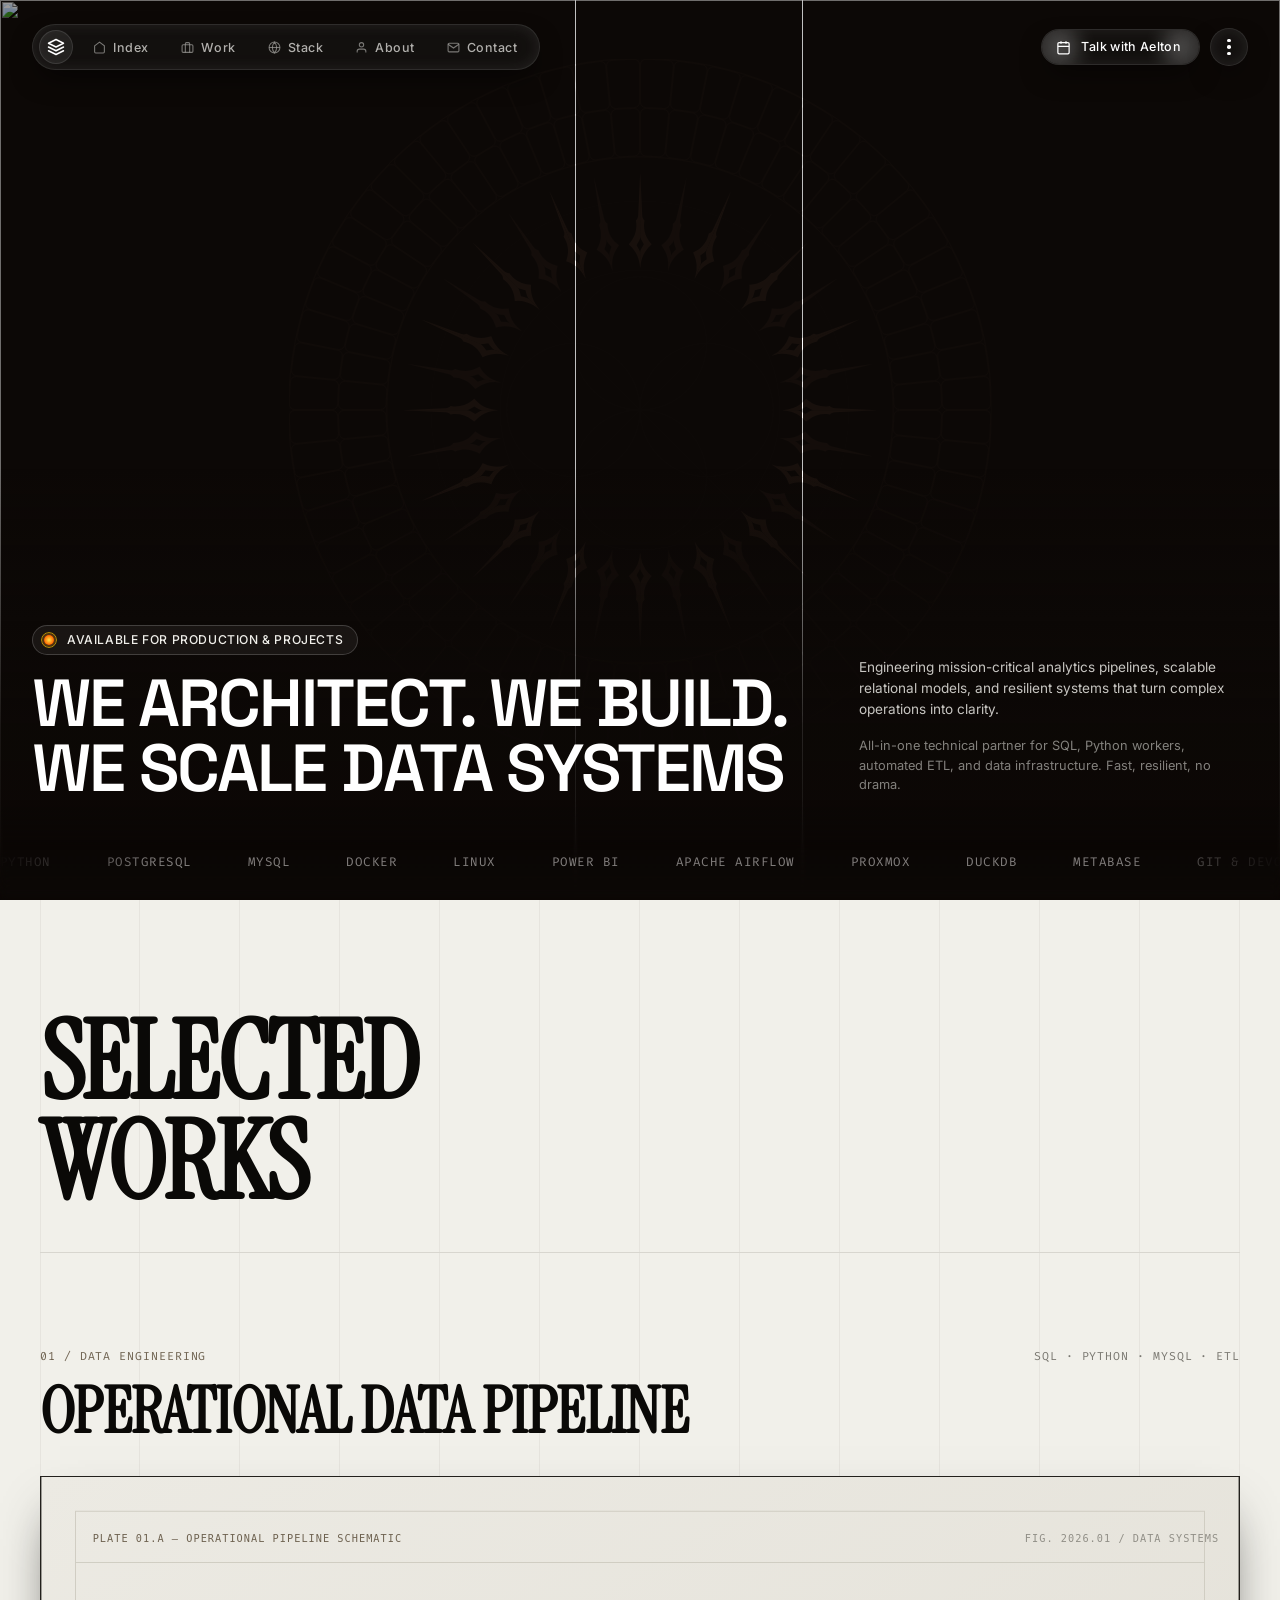
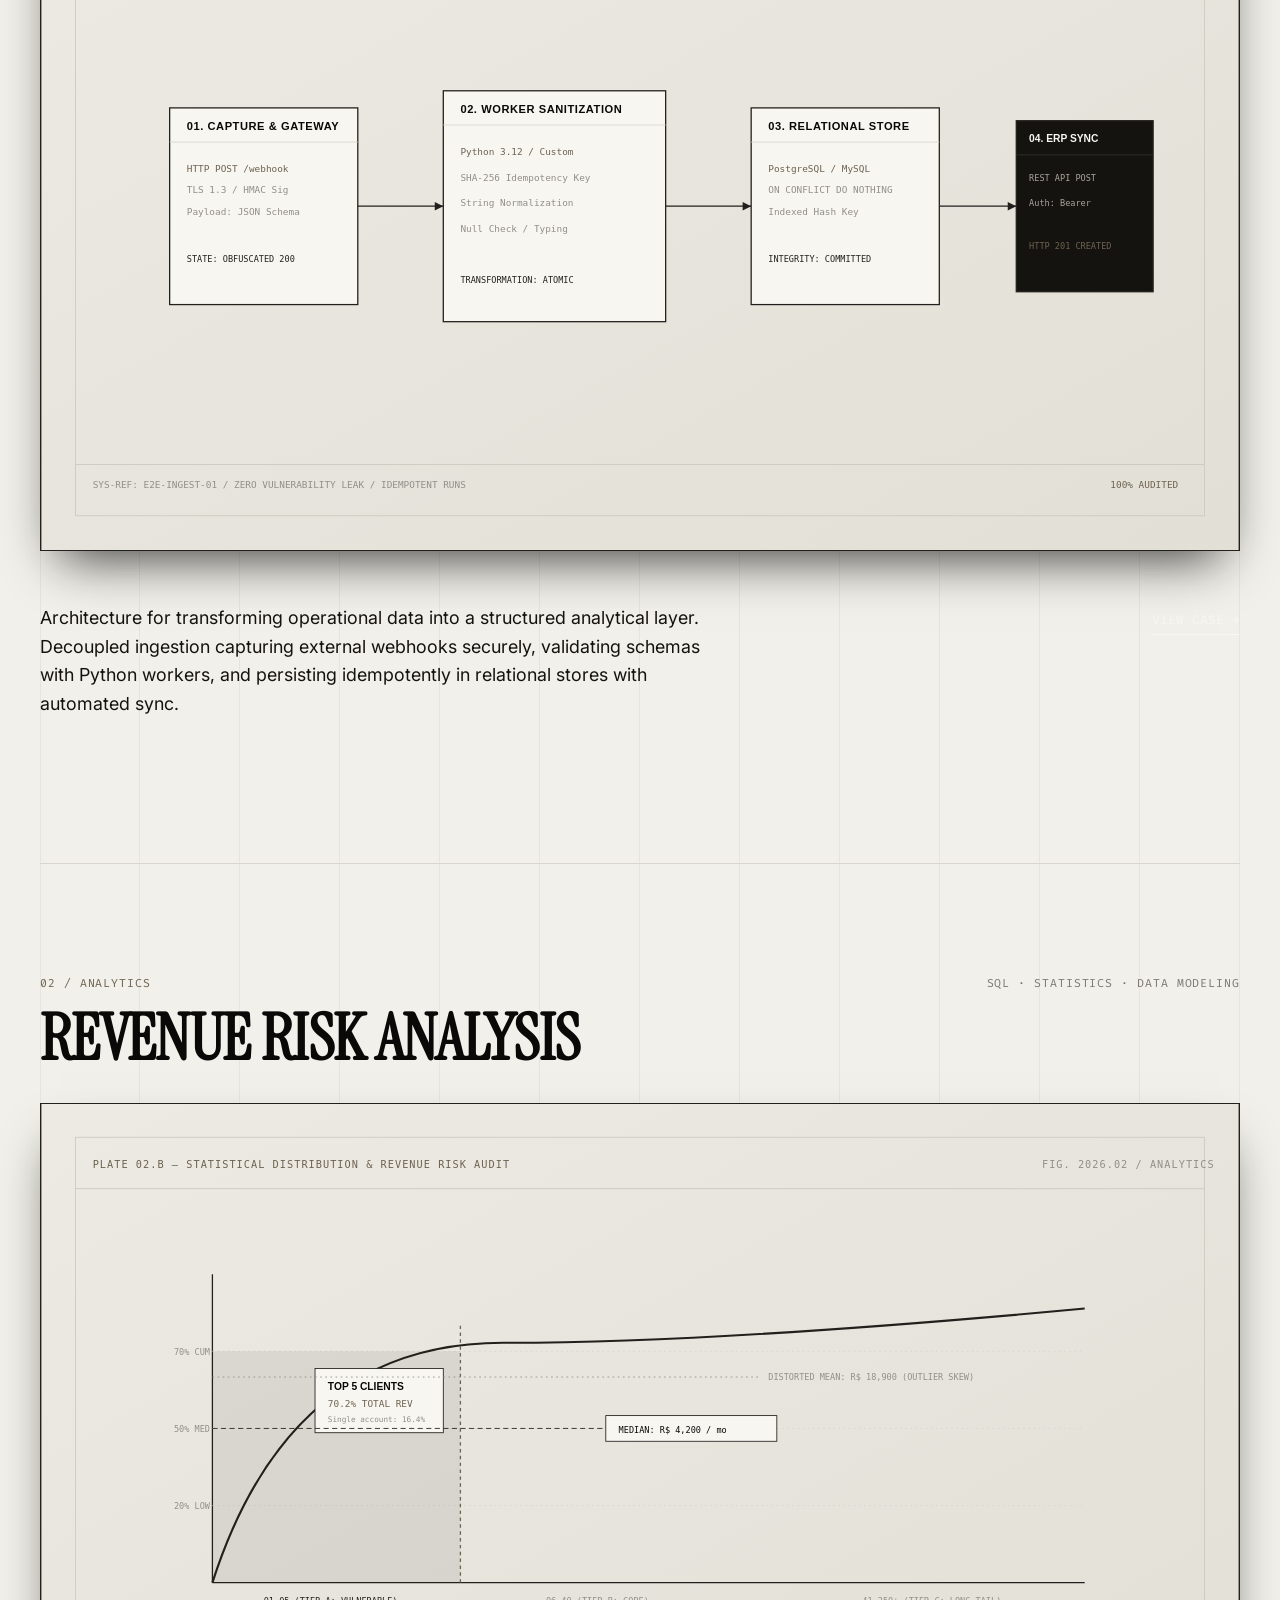
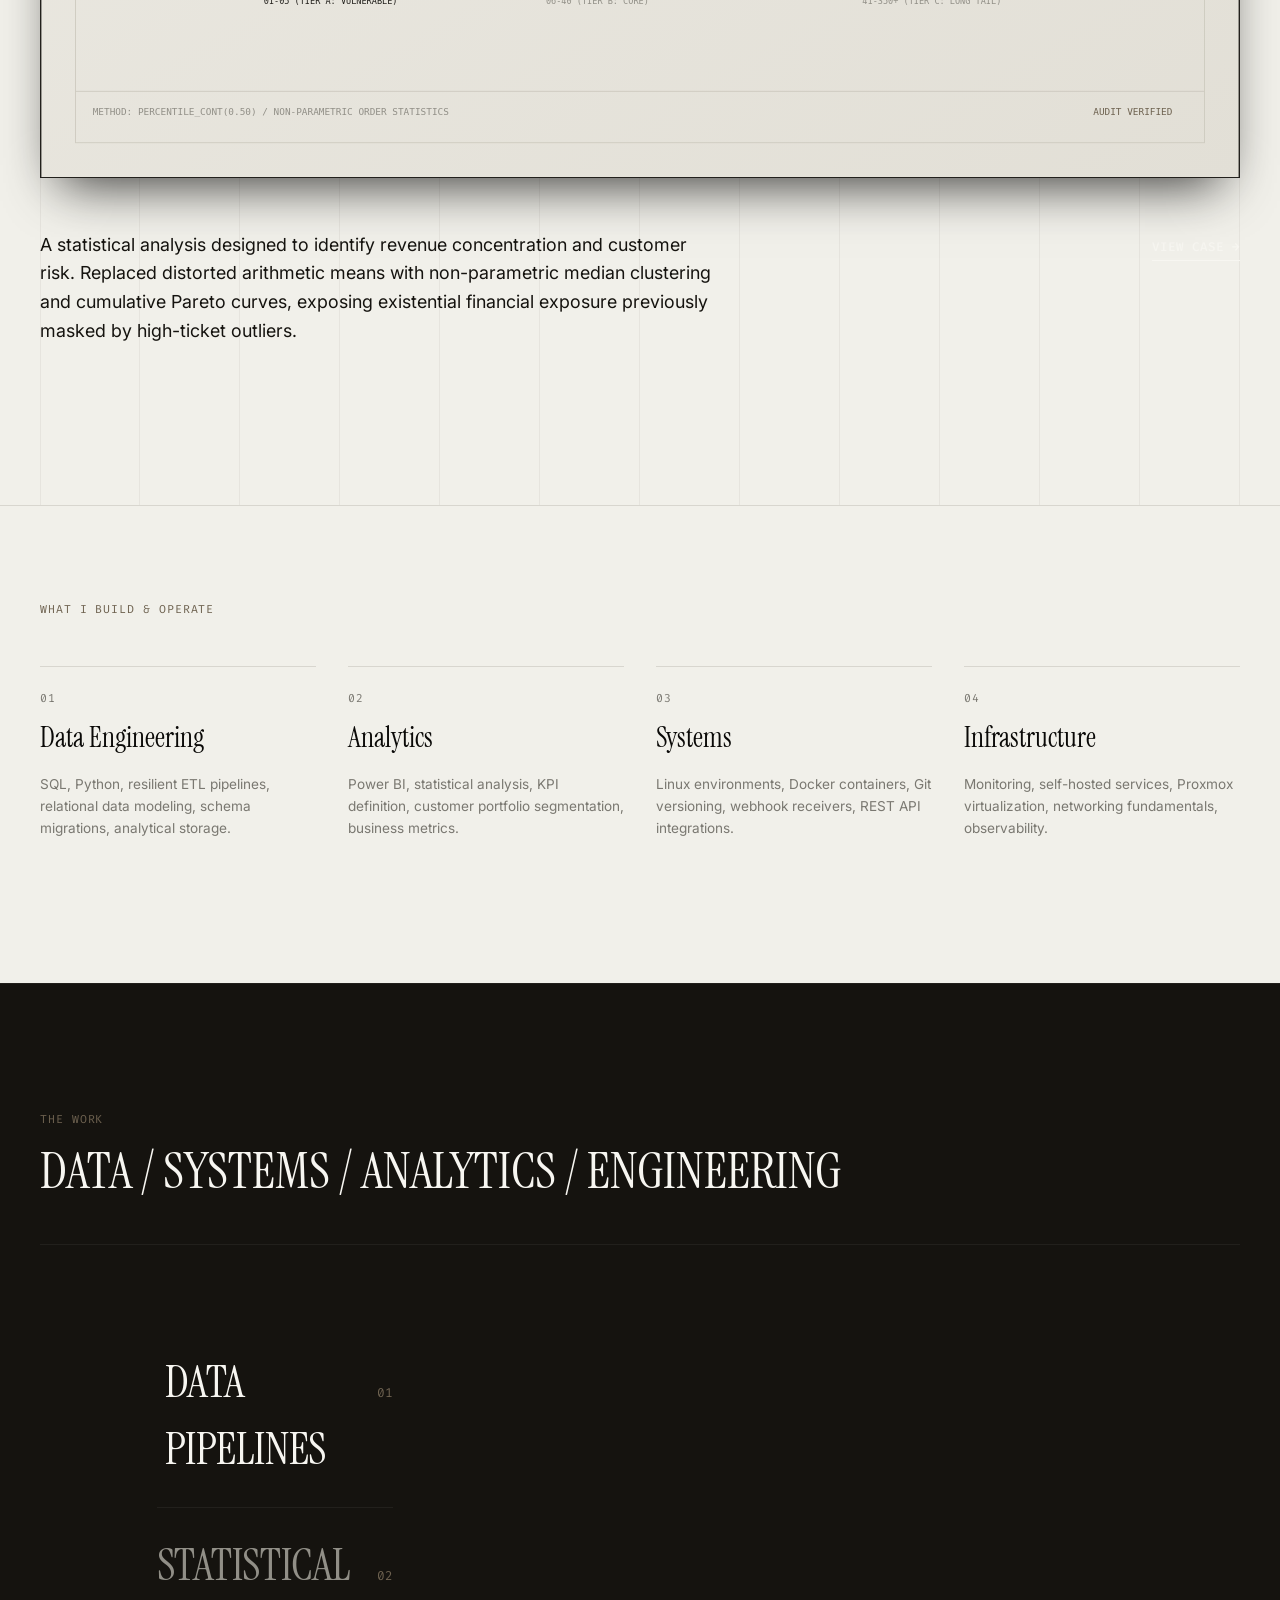
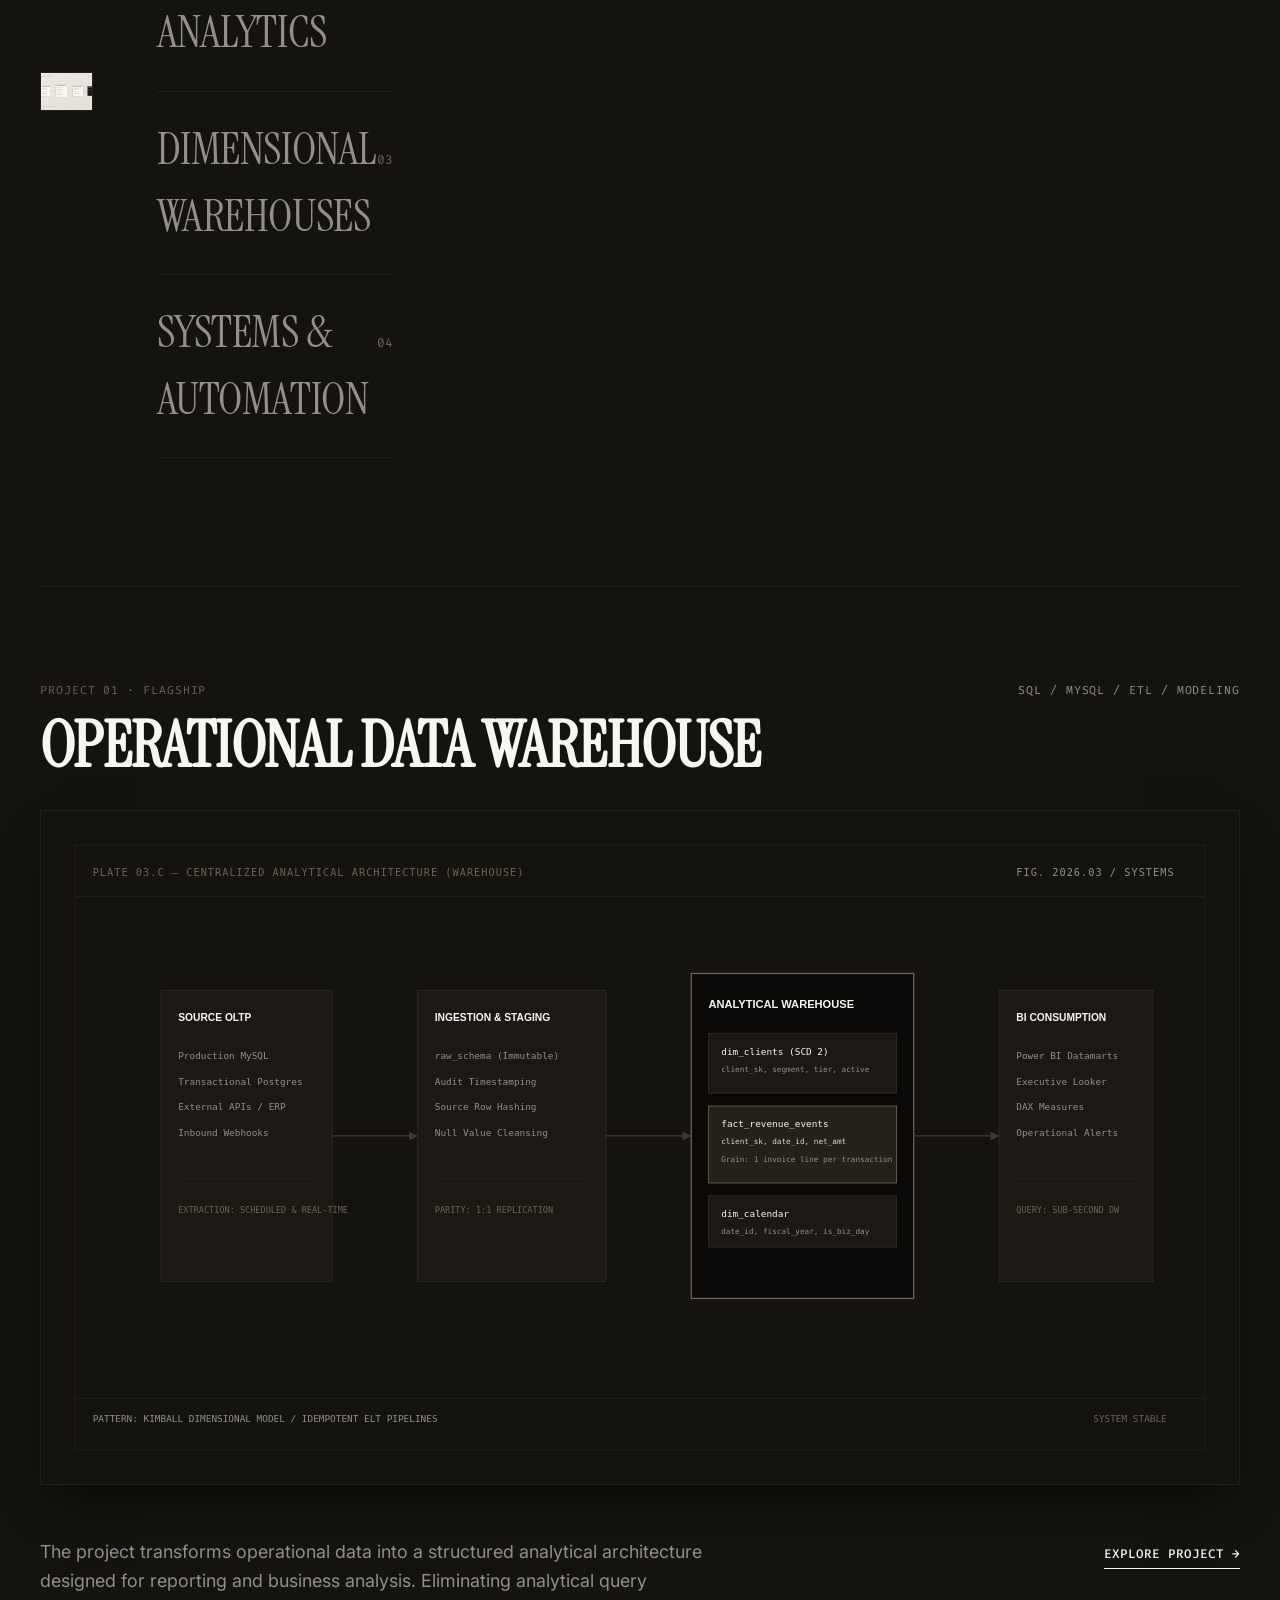
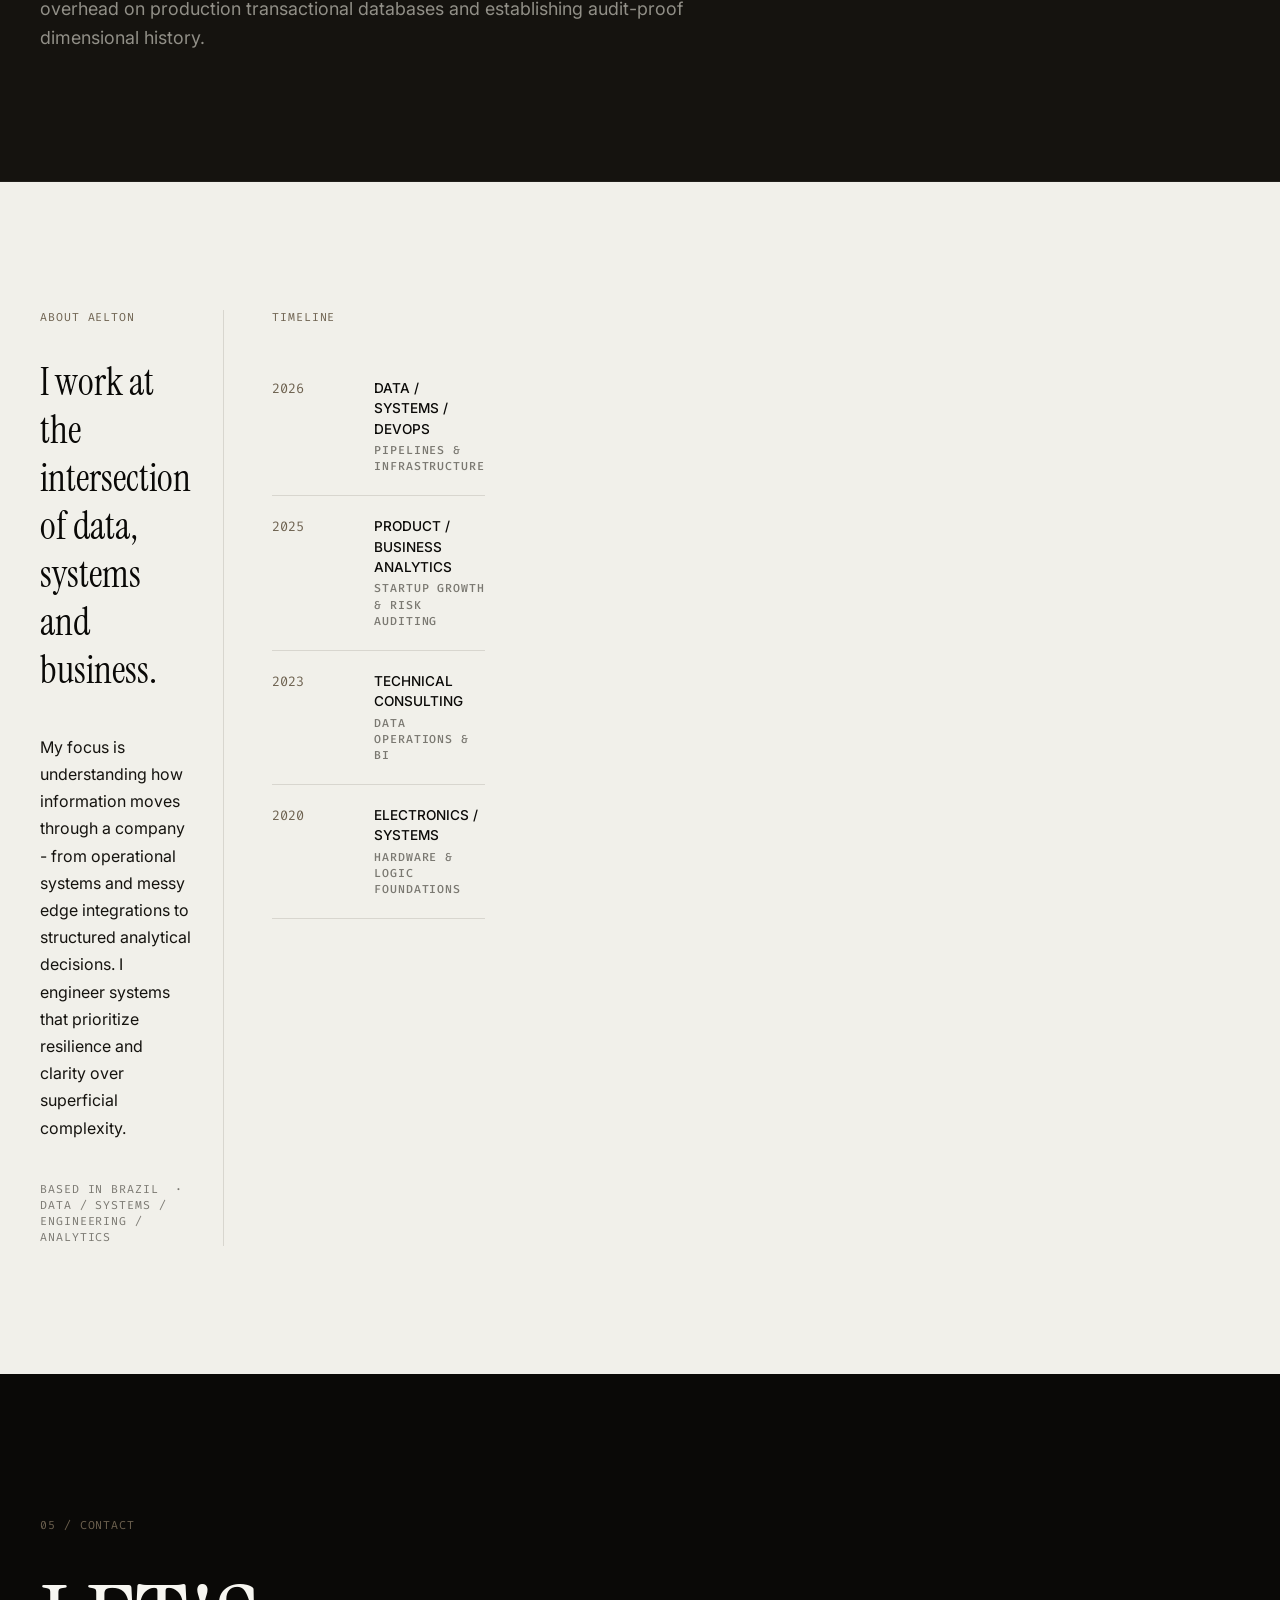
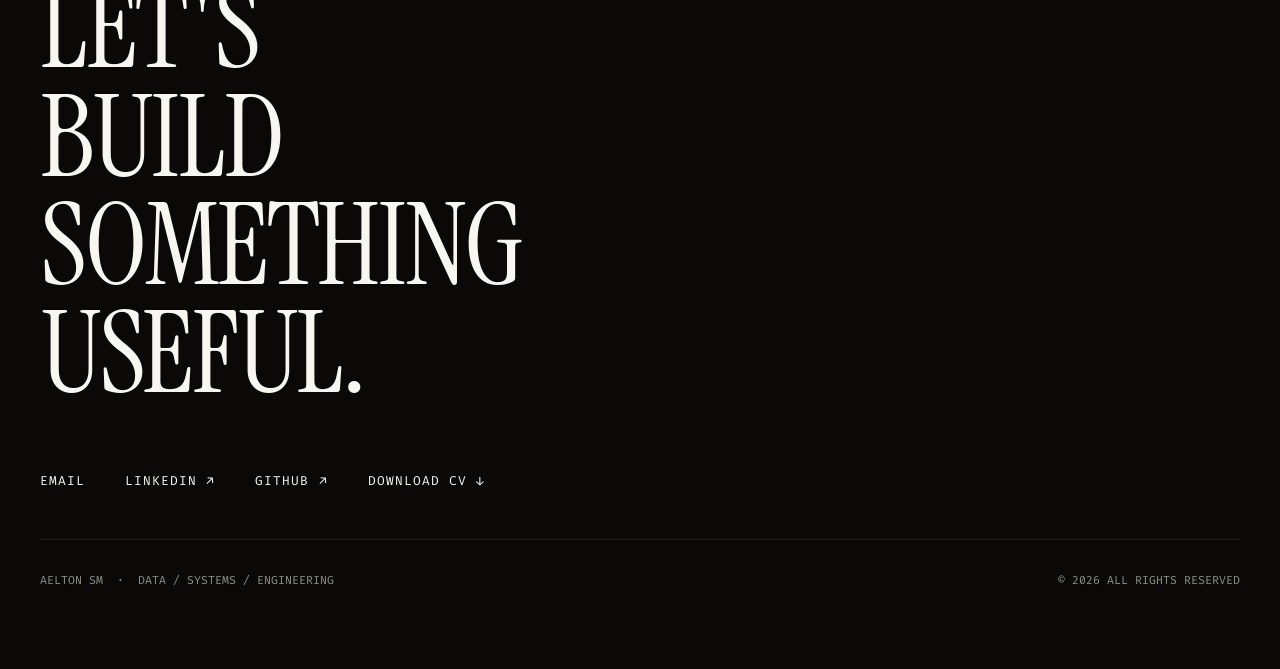
==== commit f68fd448: "fix: standardize title separators and improve consistency in HTML files" ====
--- a/index.html
+++ b/index.html
@@ -3,9 +3,11 @@
 <head>
   <meta charset="UTF-8">
   <meta name="viewport" content="width=device-width, initial-scale=1.0">
-  <title>Aelton SM — Data / Systems / Engineering</title>
+  <title>Aelton SM - Data / Systems / Engineering</title>
   <meta name="description" content="I build data systems that make complex operations understandable. Analytics engineering, systems architecture and data infrastructure.">
   <link rel="icon" type="image/svg+xml" href="assets/img/kraken-symbol.svg">
+  <link rel="alternate icon" type="image/png" href="assets/img/favicon-32x32.png">
+  <link rel="apple-touch-icon" href="assets/img/apple-touch-icon.png">
 
   <!-- Editorial CSS Suite -->
   <link rel="stylesheet" href="assets/css/reset.css">
@@ -232,7 +234,7 @@
     </div>
   </section>
 
-  <!-- 03. SELECTED WORKS SECTION (PAPER THEME #F1F0EA — ONE PROJECT AT A TIME) -->
+  <!-- 03. SELECTED WORKS SECTION (PAPER THEME #F1F0EA - ONE PROJECT AT A TIME) -->
   <section id="works" class="theme-paper selected-works-section">
     <!-- Fine 12-Column Editorial Grid Lines Overlay -->
     <div class="paper-grid-lines" aria-hidden="true">
@@ -461,7 +463,7 @@
           </p>
 
           <p class="font-sans" style="font-size: 1rem; color: var(--color-charcoal); line-height: 1.7; max-width: 580px; margin-bottom: 2.5rem;">
-            My focus is understanding how information moves through a company — from operational systems and messy edge integrations to structured analytical decisions. I engineer systems that prioritize resilience and clarity over superficial complexity.
+            My focus is understanding how information moves through a company - from operational systems and messy edge integrations to structured analytical decisions. I engineer systems that prioritize resilience and clarity over superficial complexity.
           </p>
 
           <div class="text-meta" style="color: var(--color-muted-light);">
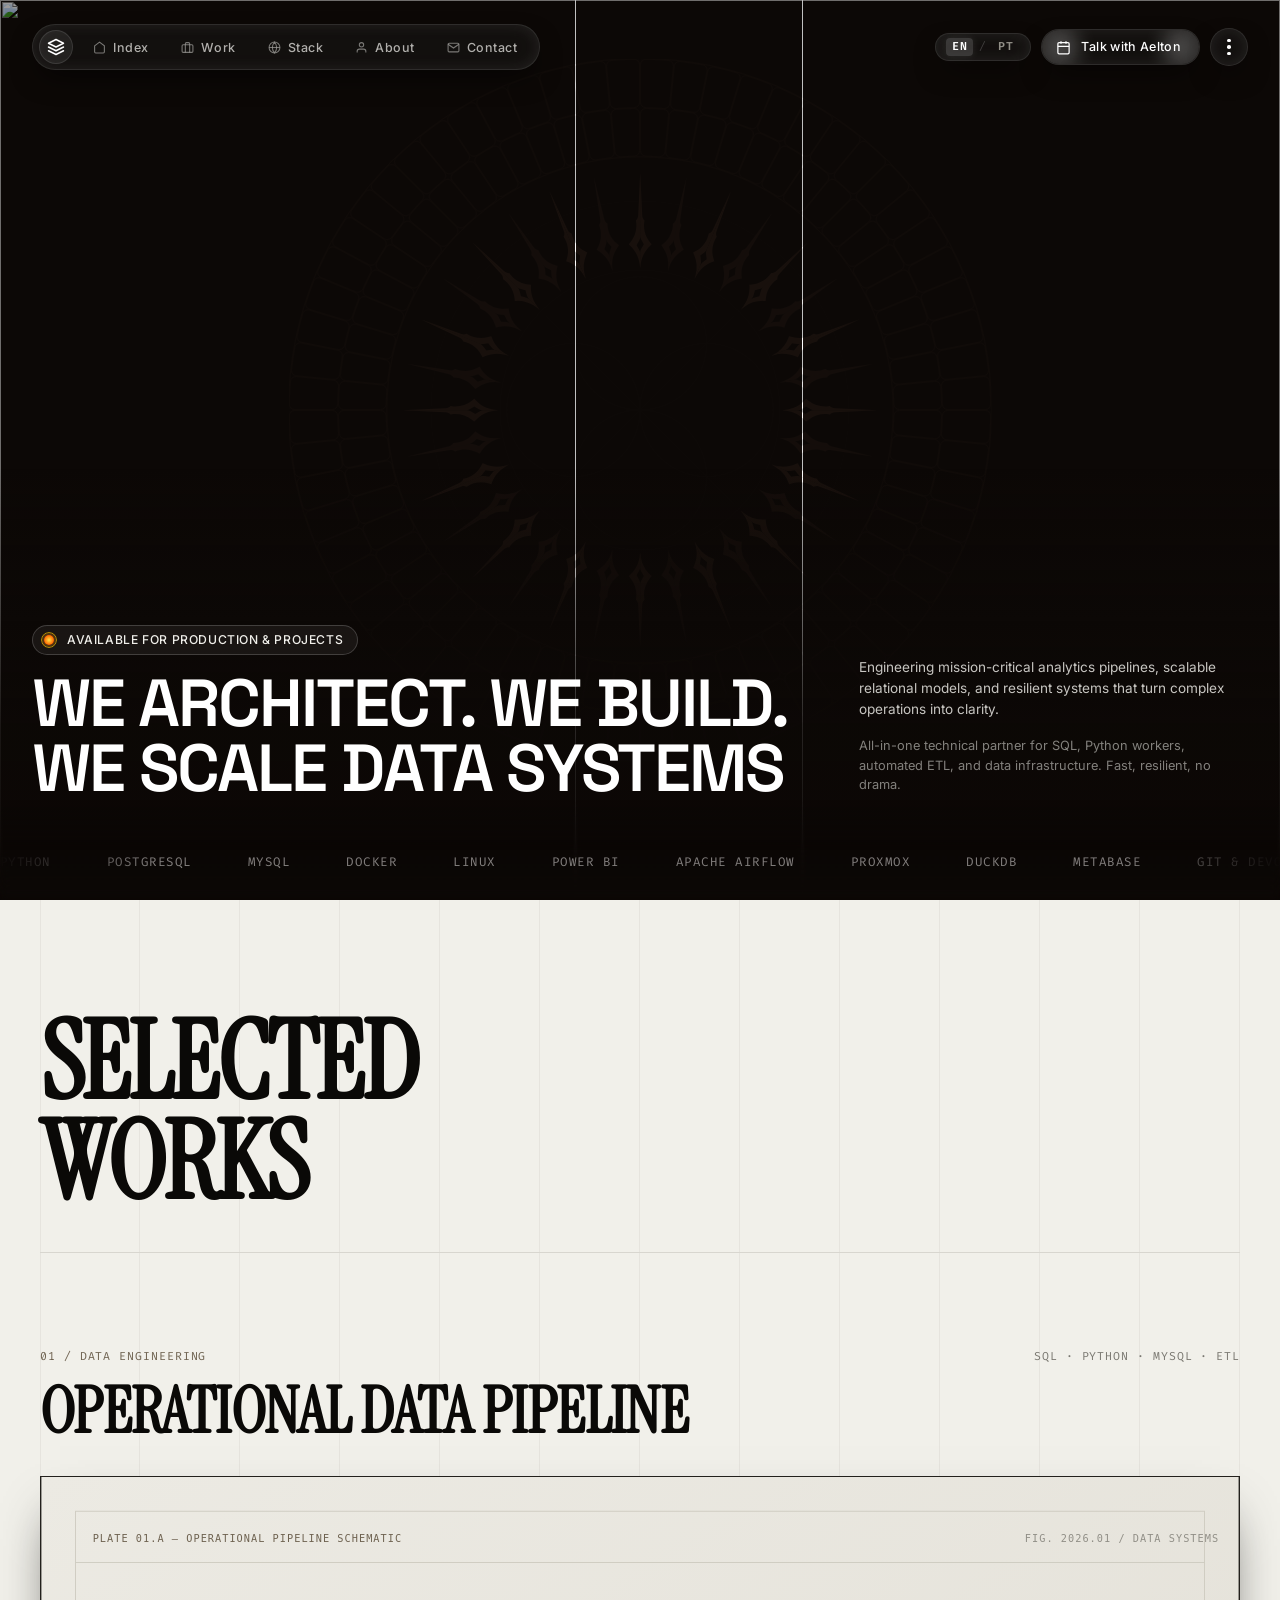
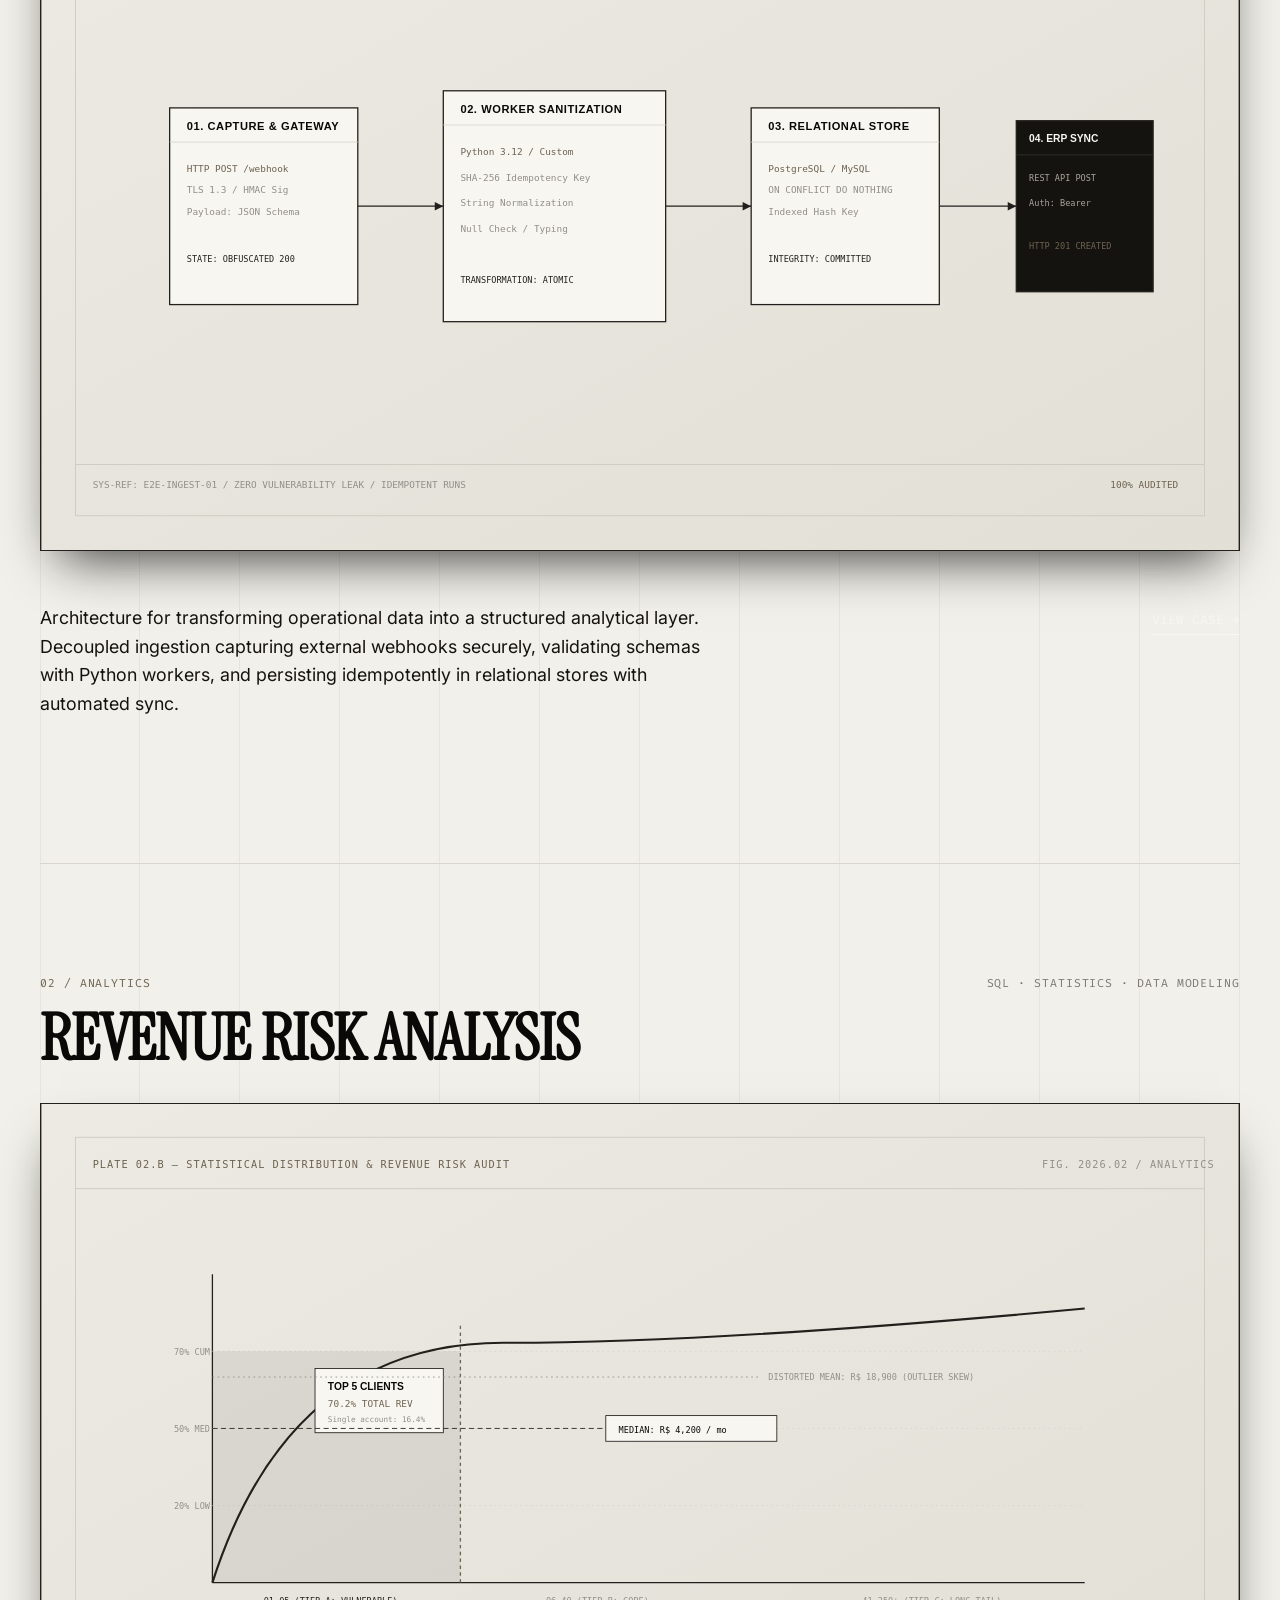
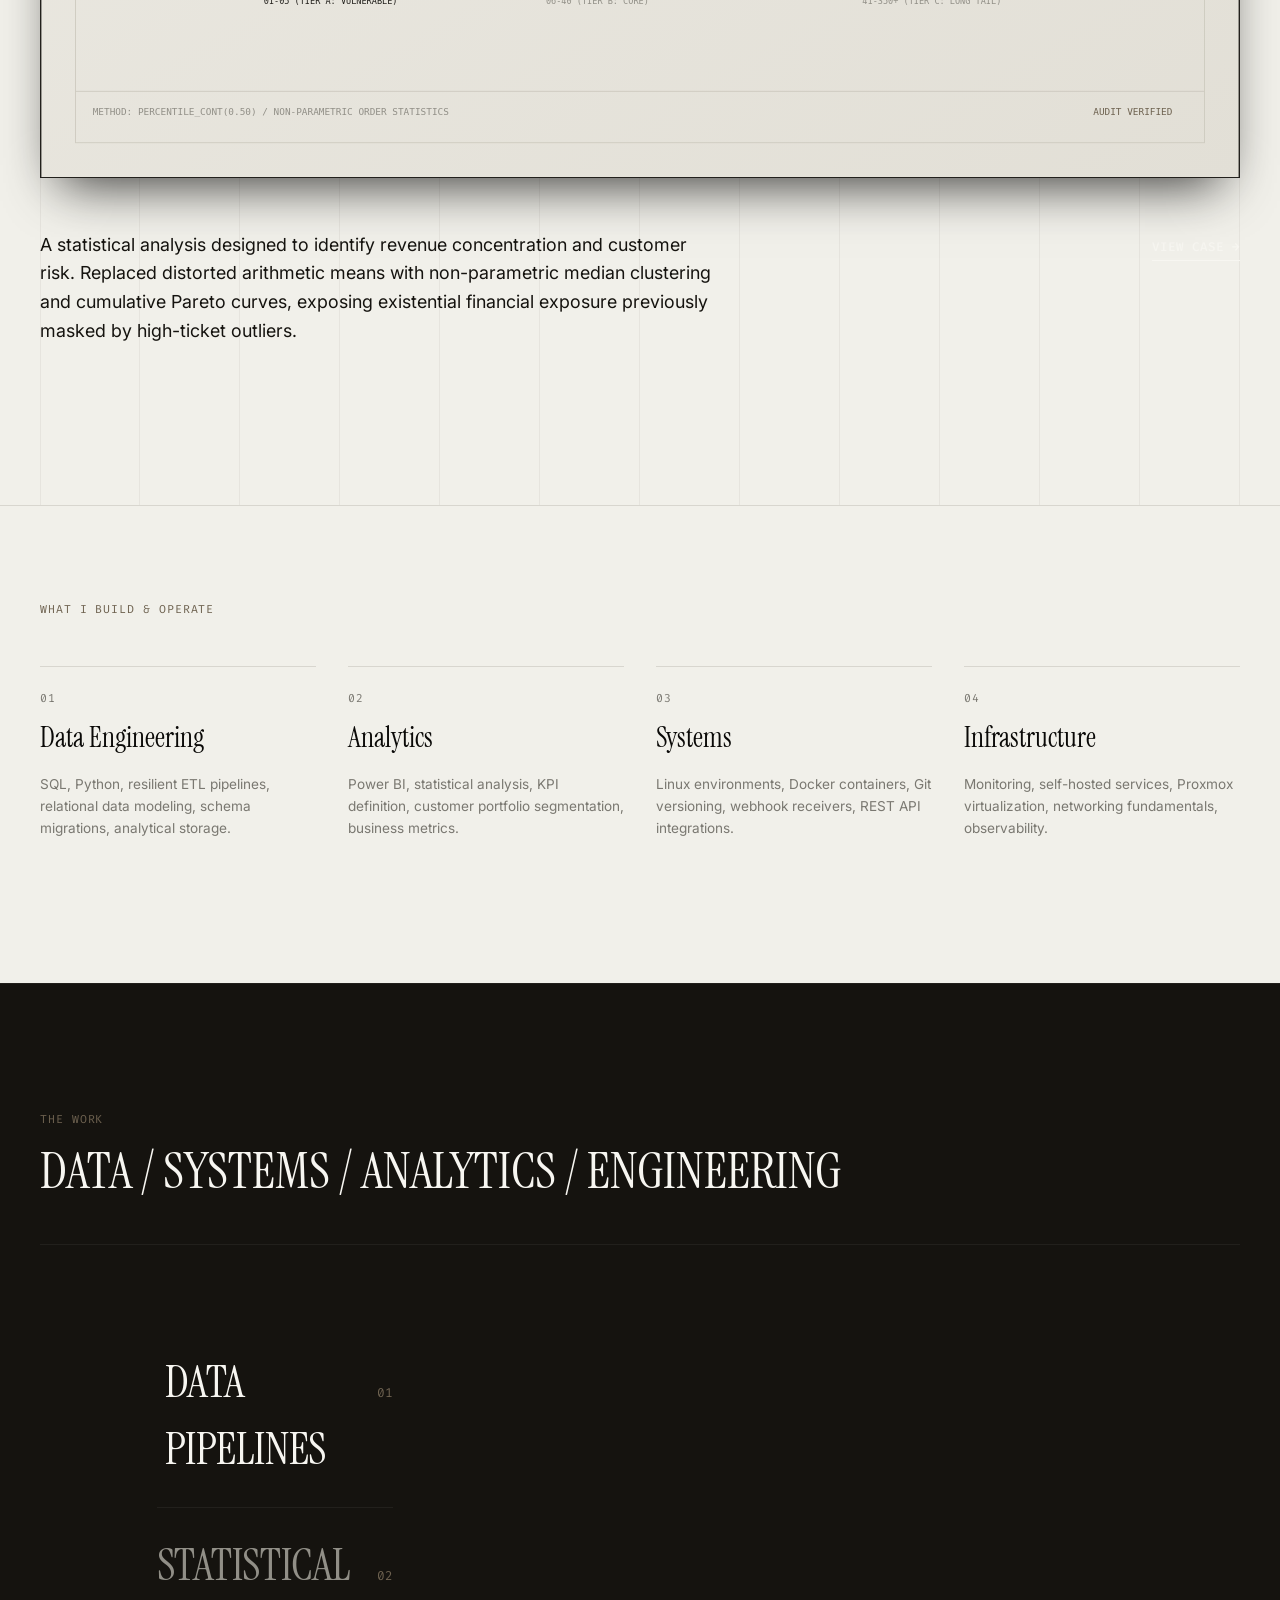
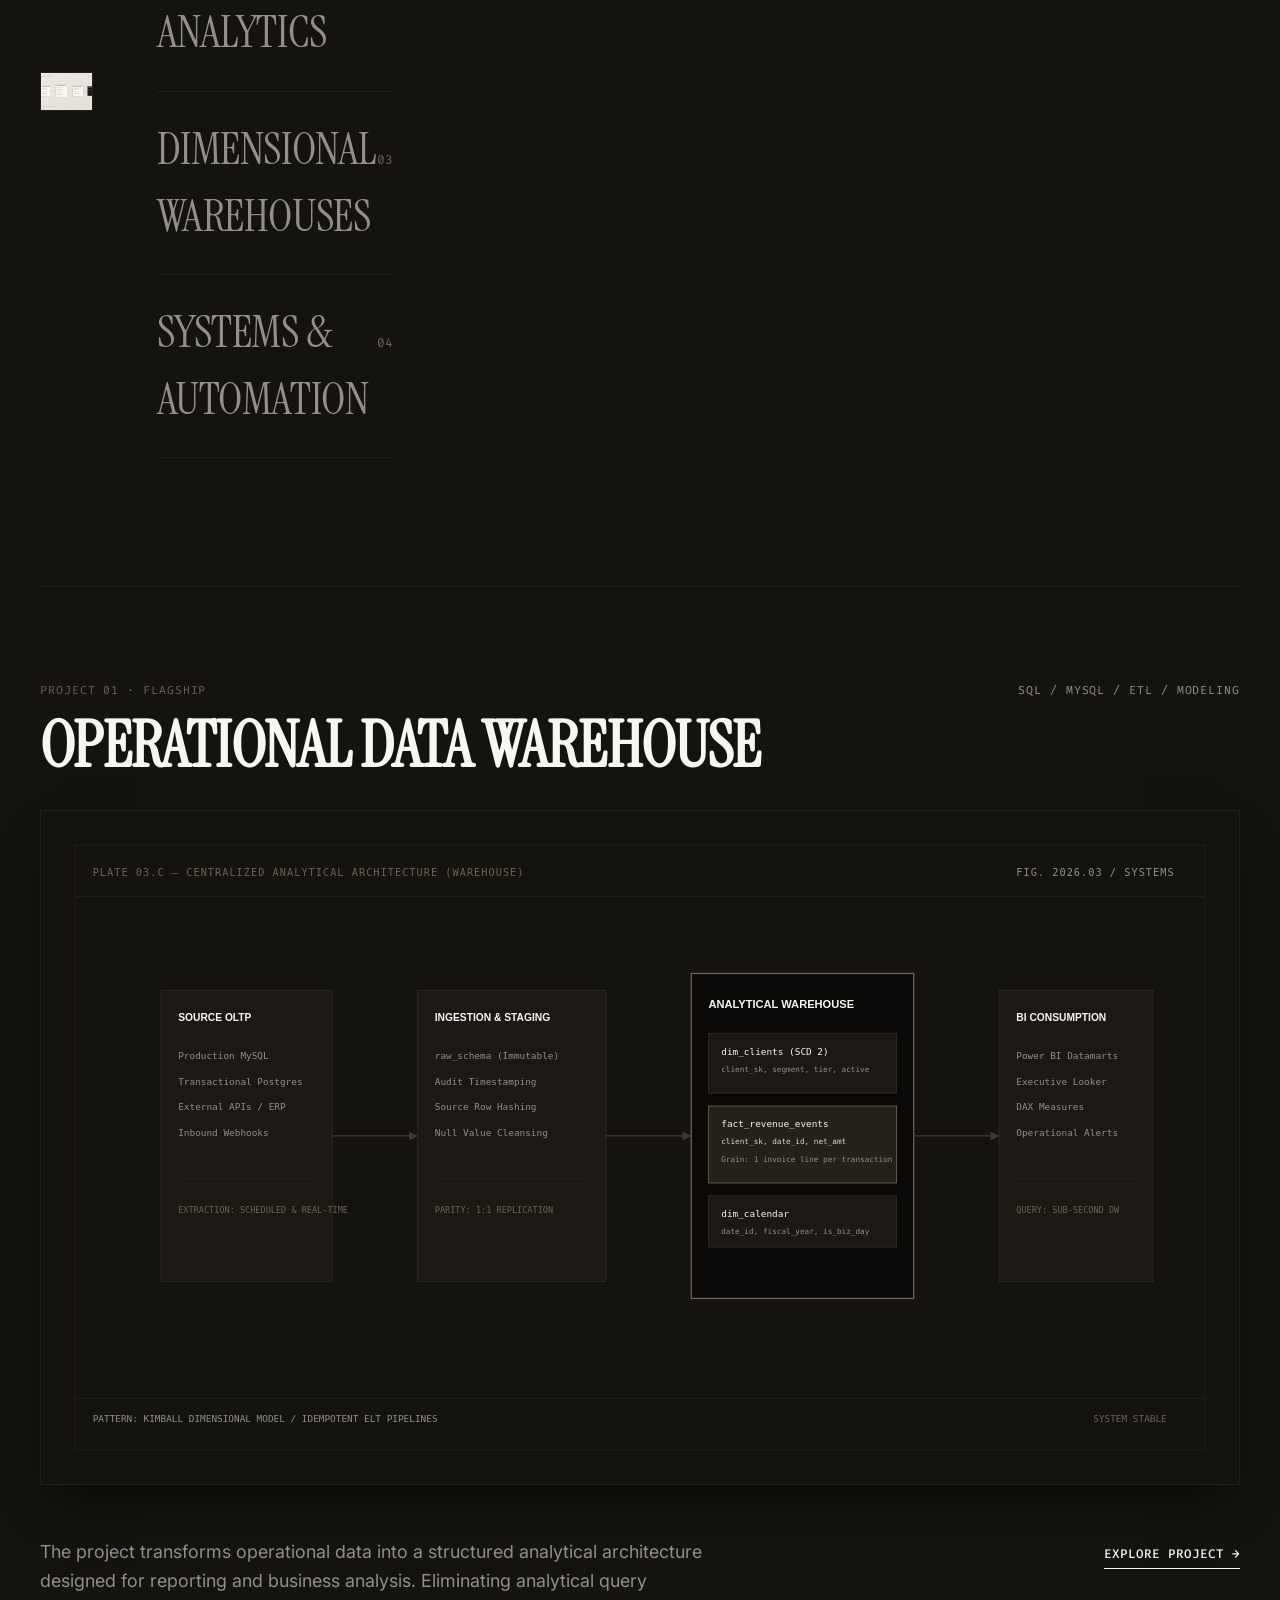
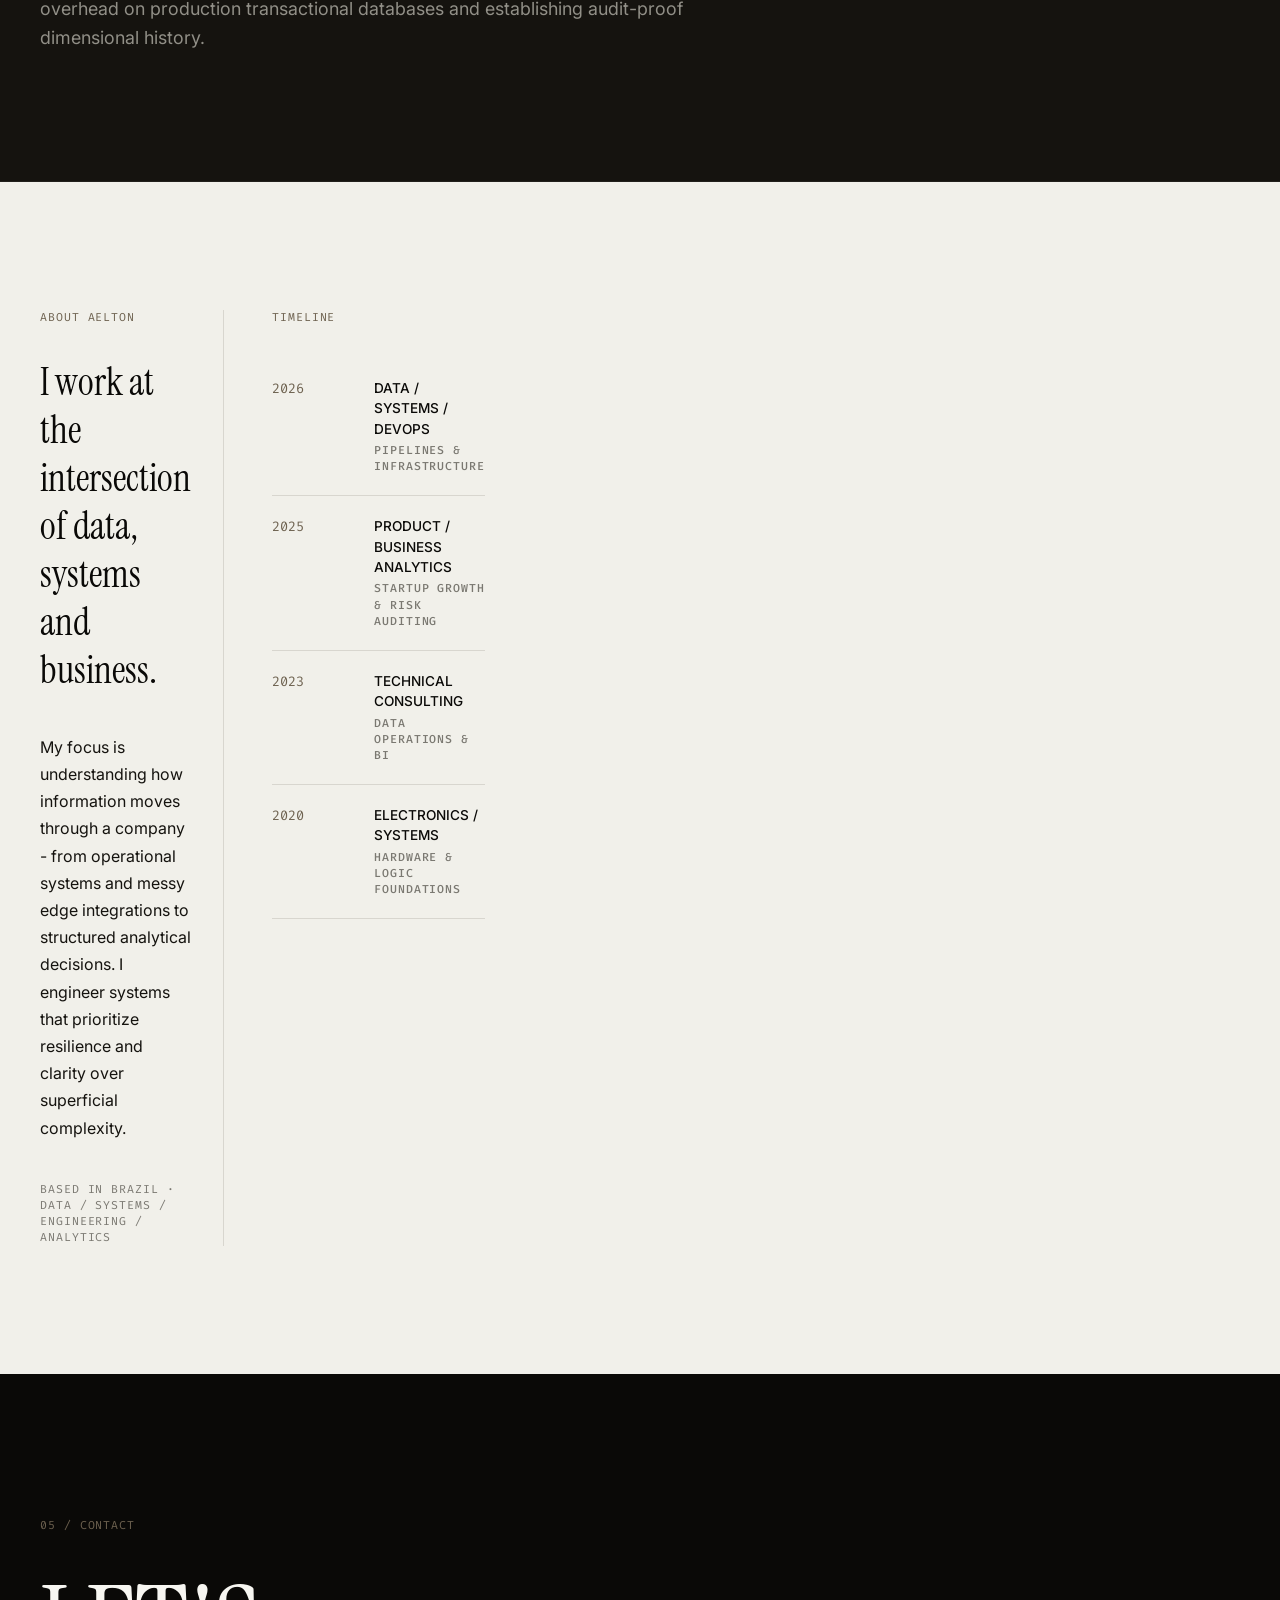
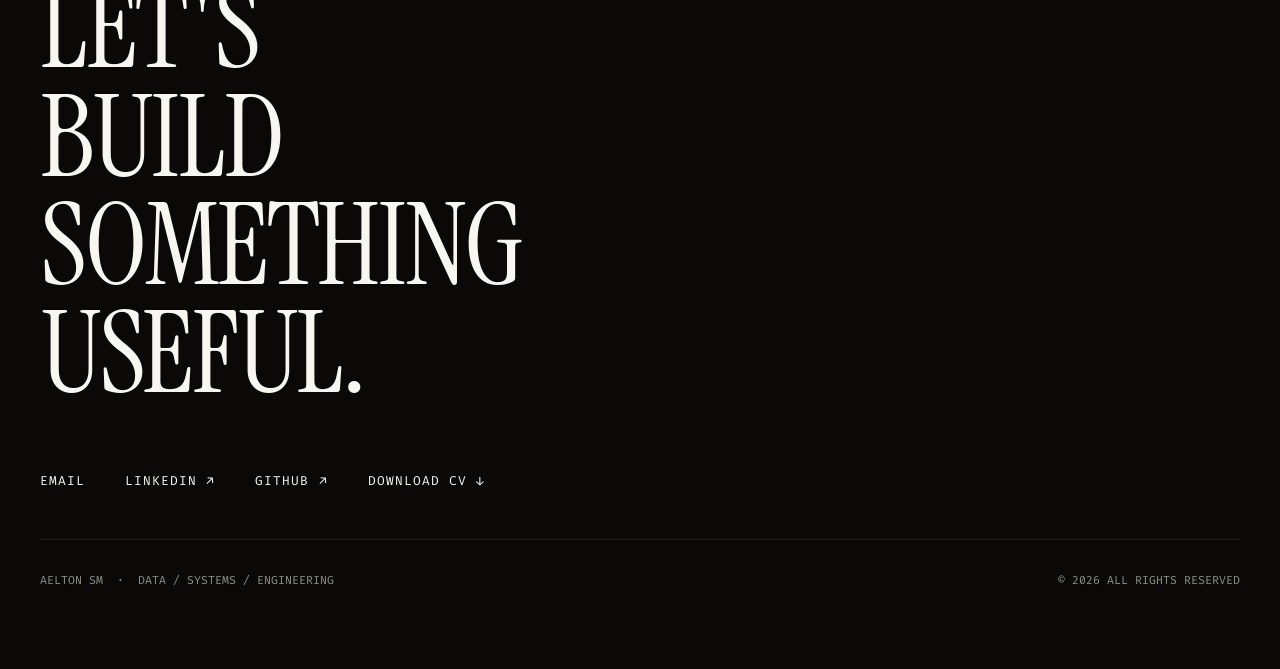
==== commit 7e0663d8: "feat: add quick actions drawer and navigation language switcher UI with updated i18n keys" ====
--- a/index.html
+++ b/index.html
@@ -66,29 +66,36 @@
         <div class="nav-links-track">
           <a href="#hero" class="nav-item-link" aria-label="Index">
             <svg width="13" height="13" viewBox="0 0 24 24" fill="none" stroke="currentColor" stroke-width="2"><path d="M3 9l9-7 9 7v11a2 2 0 0 1-2 2H5a2 2 0 0 1-2-2z"></path></svg>
-            <span class="rolling-text" data-rolling="Index">Index</span>
+            <span class="rolling-text" data-rolling="Index" data-i18n="nav_index">Index</span>
           </a>
           <a href="#works" class="nav-item-link" aria-label="Work">
             <svg width="13" height="13" viewBox="0 0 24 24" fill="none" stroke="currentColor" stroke-width="2"><rect x="2" y="7" width="20" height="14" rx="2" ry="2"></rect><path d="M16 21V5a2 2 0 0 0-2-2h-4a2 2 0 0 0-2 2v16"></path></svg>
-            <span class="rolling-text" data-rolling="Work">Work</span>
+            <span class="rolling-text" data-rolling="Work" data-i18n="nav_work">Work</span>
           </a>
           <a href="#capabilities" class="nav-item-link" aria-label="Stack">
             <svg width="13" height="13" viewBox="0 0 24 24" fill="none" stroke="currentColor" stroke-width="2"><circle cx="12" cy="12" r="10"></circle><line x1="2" y1="12" x2="22" y2="12"></line><path d="M12 2a15.3 15.3 0 0 1 4 10 15.3 15.3 0 0 1-4 10 15.3 15.3 0 0 1-4-10 15.3 15.3 0 0 1 4-10z"></path></svg>
-            <span class="rolling-text" data-rolling="Stack">Stack</span>
+            <span class="rolling-text" data-rolling="Stack" data-i18n="nav_stack">Stack</span>
           </a>
           <a href="#about" class="nav-item-link" aria-label="About">
             <svg width="13" height="13" viewBox="0 0 24 24" fill="none" stroke="currentColor" stroke-width="2"><path d="M20 21v-2a4 4 0 0 0-4-4H8a4 4 0 0 0-4 4v2"></path><circle cx="12" cy="7" r="4"></circle></svg>
-            <span class="rolling-text" data-rolling="About">About</span>
+            <span class="rolling-text" data-rolling="About" data-i18n="nav_about">About</span>
           </a>
           <a href="#contact" class="nav-item-link" aria-label="Contact">
             <svg width="13" height="13" viewBox="0 0 24 24" fill="none" stroke="currentColor" stroke-width="2"><path d="M4 4h16c1.1 0 2 .9 2 2v12c0 1.1-.9 2-2 2H4c-1.1 0-2-.9-2-2V6c0-1.1.9-2 2-2z"></path><polyline points="22,6 12,13 2,6"></polyline></svg>
-            <span class="rolling-text" data-rolling="Contact">Contact</span>
+            <span class="rolling-text" data-rolling="Contact" data-i18n="nav_contact">Contact</span>
           </a>
         </div>
       </div>
 
-      <!-- Right Pill: CTA Button with Moving Halftone Glow -->
+      <!-- Right Pill: Language Switcher + CTA Button + Quick Menu Trigger -->
       <div class="nav-cta-wrapper">
+        <!-- Language Switcher Pill -->
+        <div class="shadow-button nav-lang-switcher" role="group" aria-label="Language Selector">
+          <button type="button" class="lang-btn active" data-lang="en" aria-label="English">EN</button>
+          <span class="lang-divider">/</span>
+          <button type="button" class="lang-btn" data-lang="pt" aria-label="Português">PT</button>
+        </div>
+
         <a href="#contact" class="shadow-button cta-pill-button">
           <div class="button-circles-wrapper">
             <div class="moving-circle moving-circle-left"></div>
@@ -100,10 +107,10 @@
             <line x1="8" y1="2" x2="8" y2="6"></line>
             <line x1="3" y1="10" x2="21" y2="10"></line>
           </svg>
-          <span class="rolling-text" data-rolling="Talk with Aelton">Talk with Aelton</span>
-        </a>
-
-        <div class="shadow-button header-toggle-circle" role="button" aria-label="Menu" tabindex="0">
+          <span class="rolling-text" data-rolling="Talk with Aelton" data-i18n="nav_cta">Talk with Aelton</span>
+        </a>
+
+        <div class="shadow-button header-toggle-circle" role="button" aria-label="Quick Actions Menu" aria-expanded="false" tabindex="0">
           <div class="toggle-dots">
             <div class="toggle-dot"></div>
             <div class="toggle-dot"></div>
@@ -112,6 +119,63 @@
         </div>
       </div>
     </nav>
+
+    <!-- Quick Actions & Mobile Menu Dropdown -->
+    <div class="header-quick-menu" id="quick-menu" aria-hidden="true">
+      <div class="quick-menu-header">
+        <span class="quick-menu-title" data-i18n="menu_nav_title">Navigation</span>
+      </div>
+
+      <div class="quick-menu-nav-links">
+        <a href="#hero" class="quick-menu-nav-item">
+          <span data-i18n="nav_index">Index</span>
+          <svg width="14" height="14" viewBox="0 0 24 24" fill="none" stroke="currentColor" stroke-width="2"><path d="M5 12h14M12 5l7 7-7 7"></path></svg>
+        </a>
+        <a href="#works" class="quick-menu-nav-item">
+          <span data-i18n="nav_work">Work</span>
+          <svg width="14" height="14" viewBox="0 0 24 24" fill="none" stroke="currentColor" stroke-width="2"><path d="M5 12h14M12 5l7 7-7 7"></path></svg>
+        </a>
+        <a href="#capabilities" class="quick-menu-nav-item">
+          <span data-i18n="nav_stack">Stack</span>
+          <svg width="14" height="14" viewBox="0 0 24 24" fill="none" stroke="currentColor" stroke-width="2"><path d="M5 12h14M12 5l7 7-7 7"></path></svg>
+        </a>
+        <a href="#about" class="quick-menu-nav-item">
+          <span data-i18n="nav_about">About</span>
+          <svg width="14" height="14" viewBox="0 0 24 24" fill="none" stroke="currentColor" stroke-width="2"><path d="M5 12h14M12 5l7 7-7 7"></path></svg>
+        </a>
+        <a href="#contact" class="quick-menu-nav-item">
+          <span data-i18n="nav_contact">Contact</span>
+          <svg width="14" height="14" viewBox="0 0 24 24" fill="none" stroke="currentColor" stroke-width="2"><path d="M5 12h14M12 5l7 7-7 7"></path></svg>
+        </a>
+      </div>
+
+      <div class="quick-menu-header">
+        <span class="quick-menu-title" data-i18n="menu_actions_title">Quick Actions</span>
+      </div>
+
+      <div class="quick-menu-actions">
+        <a href="assets/docs/aelton-sm-resume.pdf" class="quick-action-link quick-action-cv" download>
+          <svg viewBox="0 0 24 24" fill="none" stroke="currentColor" stroke-width="2"><path d="M21 15v4a2 2 0 0 1-2 2H5a2 2 0 0 1-2-2v-4"></path><polyline points="7 10 12 15 17 10"></polyline><line x1="12" y1="15" x2="12" y2="3"></line></svg>
+          <span data-i18n="menu_cv_btn">Download CV (PDF)</span>
+        </a>
+        <a href="https://wa.me/5554991934260?text=Ol%C3%A1%2C%20Aelton!%20Vi%20seu%20portf%C3%B3lio%20e%20gostaria%20de%20conversar." target="_blank" rel="noopener noreferrer" class="quick-action-link">
+          <svg viewBox="0 0 24 24" fill="none" stroke="currentColor" stroke-width="2"><path d="M21 11.5a8.38 8.38 0 0 1-.9 3.8 8.5 8.5 0 0 1-7.6 4.7 8.38 8.38 0 0 1-3.8-.9L3 21l1.9-5.7a8.38 8.38 0 0 1-.9-3.8 8.5 8.5 0 0 1 4.7-7.6 8.38 8.38 0 0 1 3.8-.9h.5a8.48 8.48 0 0 1 8 8v.5z"></path></svg>
+          <span data-i18n="menu_whatsapp">Chat on WhatsApp</span>
+        </a>
+        <a href="mailto:aeltonsoaresdemenezes@gmail.com" class="quick-action-link">
+          <svg viewBox="0 0 24 24" fill="none" stroke="currentColor" stroke-width="2"><path d="M4 4h16c1.1 0 2 .9 2 2v12c0 1.1-.9 2-2 2H4c-1.1 0-2-.9-2-2V6c0-1.1.9-2 2-2z"></path><polyline points="22,6 12,13 2,6"></polyline></svg>
+          <span data-i18n="menu_email">Copy / Send Email</span>
+        </a>
+        <a href="https://www.linkedin.com/in/aelton-soares-de-menezes/" target="_blank" rel="noopener noreferrer" class="quick-action-link">
+          <svg viewBox="0 0 24 24" fill="none" stroke="currentColor" stroke-width="2"><path d="M16 8a6 6 0 0 1 6 6v7h-4v-7a2 2 0 0 0-2-2 2 2 0 0 0-2 2v7h-4v-7a6 6 0 0 1 6-6z"></path><rect x="2" y="9" width="4" height="12"></rect><circle cx="4" cy="4" r="2"></circle></svg>
+          <span data-i18n="menu_linkedin">View LinkedIn Profile</span>
+        </a>
+        <a href="https://github.com/Aelton0" target="_blank" rel="noopener noreferrer" class="quick-action-link">
+          <svg viewBox="0 0 24 24" fill="none" stroke="currentColor" stroke-width="2"><path d="M9 19c-5 1.5-5-2.5-7-3m14 6v-3.87a3.37 3.37 0 0 0-.94-2.61c3.14-.35 6.44-1.54 6.44-7A5.44 5.44 0 0 0 20 4.77 5.07 5.07 0 0 0 19.91 1S18.73.65 16 2.48a13.38 13.38 0 0 0-7 0C6.27.65 5.09 1 5.09 1A5.07 5.07 0 0 0 5 4.77a5.44 5.44 0 0 0-1.5 3.78c0 5.42 3.3 6.61 6.44 7A3.37 3.37 0 0 0 9 18.13V22"></path></svg>
+          <span data-i18n="menu_github">View GitHub Repositories</span>
+        </a>
+      </div>
+    </div>
   </div>
 
   <!-- 02. CINEMATIC HERO SECTION (COMPONINE PATTERN) -->
@@ -171,11 +235,11 @@
             <div class="ai-core"></div>
             <div class="ai-ring"></div>
           </div>
-          <span class="hero-status-text">Available For Production &amp; Projects</span>
+          <span class="hero-status-text" data-i18n="hero_status">Available For Production &amp; Projects</span>
         </div>
 
         <!-- Monumental Two-Line Headline -->
-        <h1 class="hero-monumental-title">
+        <h1 class="hero-monumental-title" data-i18n="hero_title">
           We Architect. We Build.<br>
           We Scale Data Systems
         </h1>
@@ -183,10 +247,10 @@
 
       <!-- Right Editorial Column -->
       <div class="hero-desc-column">
-        <p class="hero-desc-lead">
+        <p class="hero-desc-lead" data-i18n="hero_desc_lead">
           Engineering mission-critical analytics pipelines, scalable relational models, and resilient systems that turn complex operations into clarity.
         </p>
-        <p class="hero-desc-sub">
+        <p class="hero-desc-sub" data-i18n="hero_desc_sub">
           All-in-one technical partner for SQL, Python workers, automated ETL, and data infrastructure. Fast, resilient, no drama.
         </p>
       </div>
@@ -247,17 +311,17 @@
 
       <!-- Monumental Section Heading -->
       <div class="selected-works-heading">
-        <h2 class="display-monumental">SELECTED<br>WORKS</h2>
+        <h2 class="display-monumental" data-i18n="works_monumental">SELECTED<br>WORKS</h2>
       </div>
 
       <!-- PROJECT 01: OPERATIONAL DATA PIPELINE -->
       <article class="editorial-case">
         <div class="case-meta-header">
-          <span class="text-meta" style="color: var(--color-signal);">01 / DATA ENGINEERING</span>
-          <span class="text-meta" style="color: var(--color-muted-light);">SQL · PYTHON · MYSQL · ETL</span>
-        </div>
-
-        <h3 class="display-case-title" style="margin-bottom: 2rem;">
+          <span class="text-meta" style="color: var(--color-signal);" data-i18n="case1_meta_discipline">01 / DATA ENGINEERING</span>
+          <span class="text-meta" style="color: var(--color-muted-light);" data-i18n="case1_meta_stack">SQL · PYTHON · MYSQL · ETL</span>
+        </div>
+
+        <h3 class="display-case-title" style="margin-bottom: 2rem;" data-i18n="case1_title">
           Operational Data Pipeline
         </h3>
 
@@ -268,14 +332,14 @@
 
         <div class="grid-12" style="align-items: baseline;">
           <div class="col-span-8">
-            <p class="text-editorial-lead" style="color: var(--color-charcoal);">
+            <p class="text-editorial-lead" style="color: var(--color-charcoal);" data-i18n="case1_lead">
               Architecture for transforming operational data into a structured analytical layer.
               Decoupled ingestion capturing external webhooks securely, validating schemas with Python workers, and persisting idempotently in relational stores with automated sync.
             </p>
           </div>
           <div class="col-span-4" style="text-align: right;">
             <a href="work/operational-pipeline.html" class="editorial-btn">
-              <span>View Case</span>
+              <span data-i18n="case1_btn">View Case</span>
               <span>→</span>
             </a>
           </div>
@@ -288,11 +352,11 @@
       <!-- PROJECT 02: REVENUE RISK ANALYSIS -->
       <article class="editorial-case">
         <div class="case-meta-header">
-          <span class="text-meta" style="color: var(--color-signal);">02 / ANALYTICS</span>
-          <span class="text-meta" style="color: var(--color-muted-light);">SQL · STATISTICS · DATA MODELING</span>
-        </div>
-
-        <h3 class="display-case-title" style="margin-bottom: 2rem;">
+          <span class="text-meta" style="color: var(--color-signal);" data-i18n="case2_meta_discipline">02 / ANALYTICS</span>
+          <span class="text-meta" style="color: var(--color-muted-light);" data-i18n="case2_meta_stack">SQL · STATISTICS · DATA MODELING</span>
+        </div>
+
+        <h3 class="display-case-title" style="margin-bottom: 2rem;" data-i18n="case2_title">
           Revenue Risk Analysis
         </h3>
 
@@ -303,14 +367,14 @@
 
         <div class="grid-12" style="align-items: baseline;">
           <div class="col-span-8">
-            <p class="text-editorial-lead" style="color: var(--color-charcoal);">
+            <p class="text-editorial-lead" style="color: var(--color-charcoal);" data-i18n="case2_lead">
               A statistical analysis designed to identify revenue concentration and customer risk.
               Replaced distorted arithmetic means with non-parametric median clustering and cumulative Pareto curves, exposing existential financial exposure previously masked by high-ticket outliers.
             </p>
           </div>
           <div class="col-span-4" style="text-align: right;">
             <a href="work/revenue-analysis.html" class="editorial-btn">
-              <span>View Case</span>
+              <span data-i18n="case2_btn">View Case</span>
               <span>→</span>
             </a>
           </div>
@@ -323,16 +387,16 @@
   <!-- 04. WHAT I BUILD / CAPABILITIES (HUMAN EDITORIAL COMPOSITION) -->
   <section id="capabilities" class="theme-paper capabilities-section">
     <div class="container-editorial">
-      <div class="text-meta" style="color: var(--color-signal); margin-bottom: 3rem;">
-        WHAT I BUILD & OPERATE
+      <div class="text-meta" style="color: var(--color-signal); margin-bottom: 3rem;" data-i18n="cap_meta">
+        WHAT I BUILD &amp; OPERATE
       </div>
 
       <div class="grid-12">
         <!-- 01 Data Engineering -->
         <div class="col-span-3 capability-item">
           <div class="text-meta" style="color: var(--color-muted-light); margin-bottom: 1rem;">01</div>
-          <h4 class="font-serif" style="font-size: 1.75rem; line-height: 1.1; margin-bottom: 1.25rem;">Data Engineering</h4>
-          <p class="font-sans" style="font-size: 0.85rem; color: var(--color-muted-light); line-height: 1.6;">
+          <h4 class="font-serif" style="font-size: 1.75rem; line-height: 1.1; margin-bottom: 1.25rem;" data-i18n="cap_1_title">Data Engineering</h4>
+          <p class="font-sans" style="font-size: 0.85rem; color: var(--color-muted-light); line-height: 1.6;" data-i18n="cap_1_desc">
             SQL, Python, resilient ETL pipelines, relational data modeling, schema migrations, analytical storage.
           </p>
         </div>
@@ -340,8 +404,8 @@
         <!-- 02 Analytics -->
         <div class="col-span-3 capability-item">
           <div class="text-meta" style="color: var(--color-muted-light); margin-bottom: 1rem;">02</div>
-          <h4 class="font-serif" style="font-size: 1.75rem; line-height: 1.1; margin-bottom: 1.25rem;">Analytics</h4>
-          <p class="font-sans" style="font-size: 0.85rem; color: var(--color-muted-light); line-height: 1.6;">
+          <h4 class="font-serif" style="font-size: 1.75rem; line-height: 1.1; margin-bottom: 1.25rem;" data-i18n="cap_2_title">Analytics</h4>
+          <p class="font-sans" style="font-size: 0.85rem; color: var(--color-muted-light); line-height: 1.6;" data-i18n="cap_2_desc">
             Power BI, statistical analysis, KPI definition, customer portfolio segmentation, business metrics.
           </p>
         </div>
@@ -349,8 +413,8 @@
         <!-- 03 Systems -->
         <div class="col-span-3 capability-item">
           <div class="text-meta" style="color: var(--color-muted-light); margin-bottom: 1rem;">03</div>
-          <h4 class="font-serif" style="font-size: 1.75rem; line-height: 1.1; margin-bottom: 1.25rem;">Systems</h4>
-          <p class="font-sans" style="font-size: 0.85rem; color: var(--color-muted-light); line-height: 1.6;">
+          <h4 class="font-serif" style="font-size: 1.75rem; line-height: 1.1; margin-bottom: 1.25rem;" data-i18n="cap_3_title">Systems</h4>
+          <p class="font-sans" style="font-size: 0.85rem; color: var(--color-muted-light); line-height: 1.6;" data-i18n="cap_3_desc">
             Linux environments, Docker containers, Git versioning, webhook receivers, REST API integrations.
           </p>
         </div>
@@ -358,8 +422,8 @@
         <!-- 04 Infrastructure -->
         <div class="col-span-3 capability-item">
           <div class="text-meta" style="color: var(--color-muted-light); margin-bottom: 1rem;">04</div>
-          <h4 class="font-serif" style="font-size: 1.75rem; line-height: 1.1; margin-bottom: 1.25rem;">Infrastructure</h4>
-          <p class="font-sans" style="font-size: 0.85rem; color: var(--color-muted-light); line-height: 1.6;">
+          <h4 class="font-serif" style="font-size: 1.75rem; line-height: 1.1; margin-bottom: 1.25rem;" data-i18n="cap_4_title">Infrastructure</h4>
+          <p class="font-sans" style="font-size: 0.85rem; color: var(--color-muted-light); line-height: 1.6;" data-i18n="cap_4_desc">
             Monitoring, self-hosted services, Proxmox virtualization, networking fundamentals, observability.
           </p>
         </div>
@@ -373,8 +437,8 @@
 
       <!-- Header Interlude -->
       <div style="padding-bottom: 3rem; border-bottom: 1px solid var(--color-line-dark); margin-bottom: 5rem;">
-        <div class="text-meta" style="color: var(--color-signal); margin-bottom: 1rem;">THE WORK</div>
-        <div class="font-serif" style="font-size: clamp(2rem, 4vw, 4rem); text-transform: uppercase; line-height: 1;">
+        <div class="text-meta" style="color: var(--color-signal); margin-bottom: 1rem;" data-i18n="work_interlude_meta">THE WORK</div>
+        <div class="font-serif" style="font-size: clamp(2rem, 4vw, 4rem); text-transform: uppercase; line-height: 1;" data-i18n="work_interlude_title">
           Data / Systems / Analytics / Engineering
         </div>
       </div>
@@ -390,19 +454,19 @@
         <div class="col-span-7" style="padding-left: 2rem;">
           <div class="discipline-nav-list">
             <div class="discipline-item active" data-num="01">
-              <span class="discipline-item-title">Data Pipelines</span>
+              <span class="discipline-item-title" data-i18n="discipline_1">Data Pipelines</span>
               <span class="discipline-item-num">01</span>
             </div>
             <div class="discipline-item" data-num="02">
-              <span class="discipline-item-title">Statistical Analytics</span>
+              <span class="discipline-item-title" data-i18n="discipline_2">Statistical Analytics</span>
               <span class="discipline-item-num">02</span>
             </div>
             <div class="discipline-item" data-num="03">
-              <span class="discipline-item-title">Dimensional Warehouses</span>
+              <span class="discipline-item-title" data-i18n="discipline_3">Dimensional Warehouses</span>
               <span class="discipline-item-num">03</span>
             </div>
             <div class="discipline-item" data-num="04">
-              <span class="discipline-item-title">Systems &amp; Automation</span>
+              <span class="discipline-item-title" data-i18n="discipline_4">Systems &amp; Automation</span>
               <span class="discipline-item-num">04</span>
             </div>
           </div>
@@ -415,11 +479,11 @@
       <!-- Flagship Feature -->
       <article>
         <div class="case-meta-header">
-          <span class="text-meta" style="color: var(--color-signal);">PROJECT 01 · FLAGSHIP</span>
-          <span class="text-meta" style="color: var(--color-muted);">SQL / MYSQL / ETL / MODELING</span>
-        </div>
-
-        <h3 class="display-case-title" style="margin-bottom: 2rem;">
+          <span class="text-meta" style="color: var(--color-signal);" data-i18n="flagship_meta">PROJECT 01 · FLAGSHIP</span>
+          <span class="text-meta" style="color: var(--color-muted);" data-i18n="flagship_meta_stack">SQL / MYSQL / ETL / MODELING</span>
+        </div>
+
+        <h3 class="display-case-title" style="margin-bottom: 2rem;" data-i18n="flagship_title">
           Operational Data Warehouse
         </h3>
 
@@ -430,14 +494,14 @@
 
         <div class="grid-12" style="align-items: baseline;">
           <div class="col-span-8">
-            <p class="text-editorial-lead" style="color: var(--color-muted);">
+            <p class="text-editorial-lead" style="color: var(--color-muted);" data-i18n="flagship_lead">
               The project transforms operational data into a structured analytical architecture designed for reporting and business analysis.
               Eliminating analytical query overhead on production transactional databases and establishing audit-proof dimensional history.
             </p>
           </div>
           <div class="col-span-4" style="text-align: right;">
             <a href="work/operational-pipeline.html" class="editorial-btn">
-              <span>Explore Project</span>
+              <span data-i18n="flagship_btn">Explore Project</span>
               <span>→</span>
             </a>
           </div>
@@ -454,58 +518,58 @@
 
         <!-- Narrative Column -->
         <div class="col-span-7">
-          <div class="text-meta" style="color: var(--color-signal); margin-bottom: 2rem;">
+          <div class="text-meta" style="color: var(--color-signal); margin-bottom: 2rem;" data-i18n="about_meta">
             ABOUT AELTON
           </div>
 
-          <p class="font-serif" style="font-size: clamp(1.75rem, 3vw, 3rem); line-height: 1.25; margin-bottom: 2.5rem; color: var(--color-ink);">
+          <p class="font-serif" style="font-size: clamp(1.75rem, 3vw, 3rem); line-height: 1.25; margin-bottom: 2.5rem; color: var(--color-ink);" data-i18n="about_quote">
             I work at the intersection of data, systems and business.
           </p>
 
-          <p class="font-sans" style="font-size: 1rem; color: var(--color-charcoal); line-height: 1.7; max-width: 580px; margin-bottom: 2.5rem;">
+          <p class="font-sans" style="font-size: 1rem; color: var(--color-charcoal); line-height: 1.7; max-width: 580px; margin-bottom: 2.5rem;" data-i18n="about_lead">
             My focus is understanding how information moves through a company - from operational systems and messy edge integrations to structured analytical decisions. I engineer systems that prioritize resilience and clarity over superficial complexity.
           </p>
 
-          <div class="text-meta" style="color: var(--color-muted-light);">
+          <div class="text-meta" style="color: var(--color-muted-light);" data-i18n="about_badge">
             BASED IN BRAZIL &nbsp;·&nbsp; DATA / SYSTEMS / ENGINEERING / ANALYTICS
           </div>
         </div>
 
         <!-- Minimalist Timeline Column -->
         <div class="col-span-5" style="border-left: 1px solid var(--color-line); padding-left: 3rem;">
-          <div class="text-meta" style="color: var(--color-signal); margin-bottom: 2rem;">
+          <div class="text-meta" style="color: var(--color-signal); margin-bottom: 2rem;" data-i18n="timeline_meta">
             TIMELINE
           </div>
 
           <div class="timeline-entry">
             <div class="timeline-year">2026</div>
             <div class="font-sans" style="font-size: 0.85rem; color: var(--color-ink); font-weight: 500;">
-              DATA / SYSTEMS / DEVOPS
-              <div class="text-meta" style="color: var(--color-muted-light); margin-top: 4px;">Pipelines & Infrastructure</div>
+              <span data-i18n="timeline_2026_role">DATA / SYSTEMS / DEVOPS</span>
+              <div class="text-meta" style="color: var(--color-muted-light); margin-top: 4px;" data-i18n="timeline_2026_sub">Pipelines &amp; Infrastructure</div>
             </div>
           </div>
 
           <div class="timeline-entry">
             <div class="timeline-year">2025</div>
             <div class="font-sans" style="font-size: 0.85rem; color: var(--color-ink); font-weight: 500;">
-              PRODUCT / BUSINESS ANALYTICS
-              <div class="text-meta" style="color: var(--color-muted-light); margin-top: 4px;">Startup Growth & Risk Auditing</div>
+              <span data-i18n="timeline_2025_role">PRODUCT / BUSINESS ANALYTICS</span>
+              <div class="text-meta" style="color: var(--color-muted-light); margin-top: 4px;" data-i18n="timeline_2025_sub">Startup Growth &amp; Risk Auditing</div>
             </div>
           </div>
 
           <div class="timeline-entry">
             <div class="timeline-year">2023</div>
             <div class="font-sans" style="font-size: 0.85rem; color: var(--color-ink); font-weight: 500;">
-              TECHNICAL CONSULTING
-              <div class="text-meta" style="color: var(--color-muted-light); margin-top: 4px;">Data Operations & BI</div>
+              <span data-i18n="timeline_2023_role">TECHNICAL CONSULTING</span>
+              <div class="text-meta" style="color: var(--color-muted-light); margin-top: 4px;" data-i18n="timeline_2023_sub">Data Operations &amp; BI</div>
             </div>
           </div>
 
           <div class="timeline-entry">
             <div class="timeline-year">2020</div>
             <div class="font-sans" style="font-size: 0.85rem; color: var(--color-ink); font-weight: 500;">
-              ELECTRONICS / SYSTEMS
-              <div class="text-meta" style="color: var(--color-muted-light); margin-top: 4px;">Hardware & Logic Foundations</div>
+              <span data-i18n="timeline_2020_role">ELECTRONICS / SYSTEMS</span>
+              <div class="text-meta" style="color: var(--color-muted-light); margin-top: 4px;" data-i18n="timeline_2020_sub">Hardware &amp; Logic Foundations</div>
             </div>
           </div>
         </div>
@@ -517,11 +581,11 @@
   <!-- 07. CLOSING / CONTACT (DARK EDITORIAL CLOSING) -->
   <footer id="contact" class="closing-section">
     <div class="container-editorial">
-      <div class="text-meta" style="color: var(--color-signal); margin-bottom: 2.5rem;">
+      <div class="text-meta" style="color: var(--color-signal); margin-bottom: 2.5rem;" data-i18n="contact_meta">
         05 / CONTACT
       </div>
 
-      <div class="closing-huge-type">
+      <div class="closing-huge-type" data-i18n="contact_huge">
         LET'S<br>
         BUILD<br>
         SOMETHING<br>
@@ -529,20 +593,21 @@
       </div>
 
       <div class="contact-links-strip">
-        <a href="mailto:aelton.sm@dev.br" class="contact-link">Email</a>
-        <a href="https://linkedin.com/in/" target="_blank" rel="noopener noreferrer" class="contact-link">LinkedIn ↗</a>
-        <a href="https://github.com/Aelton0" target="_blank" rel="noopener noreferrer" class="contact-link">GitHub ↗</a>
-        <a href="assets/docs/aelton-sm-resume.pdf" class="contact-link" download>Download CV ↓</a>
+        <a href="mailto:aeltonsoaresdemenezes@gmail.com" class="contact-link" data-i18n="contact_email">Email</a>
+        <a href="https://www.linkedin.com/in/aelton-soares-de-menezes/" target="_blank" rel="noopener noreferrer" class="contact-link" data-i18n="contact_linkedin">LinkedIn ↗</a>
+        <a href="https://github.com/Aelton0" target="_blank" rel="noopener noreferrer" class="contact-link" data-i18n="contact_github">GitHub ↗</a>
+        <a href="assets/docs/aelton-sm-resume.pdf" class="contact-link" download data-i18n="contact_cv">Download CV ↓</a>
       </div>
 
       <div class="footer-mini">
         <div>AELTON SM &nbsp;·&nbsp; DATA / SYSTEMS / ENGINEERING</div>
-        <div>© <span id="year">2026</span> ALL RIGHTS RESERVED</div>
+        <div>© <span id="year">2026</span> <span data-i18n="footer_rights">ALL RIGHTS RESERVED</span></div>
       </div>
     </div>
   </footer>
 
   <!-- Clean Essential JavaScript -->
   <script src="assets/js/main.js"></script>
+  <script src="assets/js/i18n.js"></script>
 </body>
 </html>
--- a/assets/css/componine-hero.css
+++ b/assets/css/componine-hero.css
@@ -386,6 +386,17 @@
   justify-content: center;
   cursor: pointer;
   flex-shrink: 0;
+  transition: all 0.3s cubic-bezier(0.16, 1, 0.3, 1);
+}
+
+.header-toggle-circle.active {
+  background: rgba(255, 255, 255, 0.18);
+  border-color: rgba(255, 255, 255, 0.35);
+  transform: rotate(90deg);
+}
+
+.header-toggle-circle.active .toggle-dot {
+  background-color: var(--color-signal, #e0a96d);
 }
 
 .toggle-dots {
@@ -400,11 +411,196 @@
   height: 3.5px;
   background-color: #FFFFFF;
   border-radius: 50%;
-  transition: transform 0.25s ease, opacity 0.25s ease;
+  transition: transform 0.25s ease, opacity 0.25s ease, background-color 0.25s ease;
 }
 
 .header-toggle-circle:hover .toggle-dot:nth-child(2) {
   transform: scale(1.4);
+}
+
+/* Language Switcher Pill in Navbar */
+.nav-lang-switcher {
+  padding: 4px 10px;
+  gap: 6px;
+  display: inline-flex;
+  align-items: center;
+}
+
+.lang-btn {
+  background: transparent;
+  border: none;
+  color: var(--color-muted, #918F87);
+  font-family: var(--font-mono, monospace);
+  font-size: 0.72rem;
+  font-weight: 600;
+  letter-spacing: 0.05em;
+  padding: 3px 6px;
+  border-radius: 4px;
+  cursor: pointer;
+  transition: all 0.2s ease;
+  line-height: 1;
+}
+
+.lang-btn:hover {
+  color: #FFFFFF;
+}
+
+.lang-btn.active {
+  color: #FFFFFF;
+  background: rgba(255, 255, 255, 0.16);
+  box-shadow: 0 0 8px rgba(255, 255, 255, 0.1);
+}
+
+.lang-divider {
+  color: rgba(255, 255, 255, 0.2);
+  font-family: var(--font-mono, monospace);
+  font-size: 0.7rem;
+  user-select: none;
+}
+
+/* --------------------------------------------------------------------------
+   Quick Actions & Mobile Drawer Dropdown
+   -------------------------------------------------------------------------- */
+.header-quick-menu {
+  position: absolute;
+  top: calc(100% + 12px);
+  right: 32px;
+  width: 320px;
+  max-width: calc(100vw - 32px);
+  background: rgba(18, 14, 11, 0.92);
+  backdrop-filter: blur(24px);
+  -webkit-backdrop-filter: blur(24px);
+  border: 1px solid rgba(255, 255, 255, 0.14);
+  border-radius: 20px;
+  box-shadow: 
+    0 24px 60px -12px rgba(0, 0, 0, 0.85),
+    inset 0 1px 0 rgba(255, 255, 255, 0.15);
+  padding: 20px;
+  pointer-events: auto;
+  opacity: 0;
+  visibility: hidden;
+  transform: translateY(-10px) scale(0.96);
+  transition: all 0.3s cubic-bezier(0.16, 1, 0.3, 1);
+  z-index: 1000;
+}
+
+.header-quick-menu.is-open {
+  opacity: 1;
+  visibility: visible;
+  transform: translateY(0) scale(1);
+}
+
+.quick-menu-header {
+  display: flex;
+  align-items: center;
+  justify-content: space-between;
+  padding-bottom: 12px;
+  border-bottom: 1px solid rgba(255, 255, 255, 0.08);
+  margin-bottom: 16px;
+}
+
+.quick-menu-title {
+  font-family: var(--font-mono, monospace);
+  font-size: 0.72rem;
+  letter-spacing: 0.08em;
+  text-transform: uppercase;
+  color: var(--color-signal, #e0a96d);
+}
+
+.quick-menu-nav-links {
+  display: flex;
+  flex-direction: column;
+  gap: 6px;
+  margin-bottom: 16px;
+  padding-bottom: 16px;
+  border-bottom: 1px solid rgba(255, 255, 255, 0.08);
+}
+
+.quick-menu-nav-item {
+  display: flex;
+  align-items: center;
+  justify-content: space-between;
+  padding: 10px 14px;
+  border-radius: 10px;
+  color: #FFFFFF;
+  text-decoration: none;
+  font-family: var(--font-sans, sans-serif);
+  font-size: 0.9rem;
+  font-weight: 500;
+  background: rgba(255, 255, 255, 0.03);
+  border: 1px solid transparent;
+  transition: all 0.2s ease;
+}
+
+.quick-menu-nav-item:hover {
+  background: rgba(255, 255, 255, 0.08);
+  border-color: rgba(255, 255, 255, 0.12);
+  transform: translateX(4px);
+}
+
+.quick-menu-nav-item svg {
+  color: var(--color-muted, #918F87);
+  transition: transform 0.2s ease, color 0.2s ease;
+}
+
+.quick-menu-nav-item:hover svg {
+  color: #FFFFFF;
+  transform: translateX(2px);
+}
+
+.quick-menu-actions {
+  display: flex;
+  flex-direction: column;
+  gap: 8px;
+}
+
+.quick-action-link {
+  display: flex;
+  align-items: center;
+  gap: 12px;
+  padding: 10px 14px;
+  border-radius: 10px;
+  color: #EDEDED;
+  text-decoration: none;
+  font-family: var(--font-sans, sans-serif);
+  font-size: 0.82rem;
+  background: rgba(255, 255, 255, 0.04);
+  border: 1px solid rgba(255, 255, 255, 0.06);
+  transition: all 0.2s ease;
+}
+
+.quick-action-link:hover {
+  background: rgba(255, 255, 255, 0.1);
+  border-color: rgba(255, 255, 255, 0.18);
+  color: #FFFFFF;
+}
+
+.quick-action-link svg {
+  width: 16px;
+  height: 16px;
+  flex-shrink: 0;
+  color: var(--color-signal, #e0a96d);
+}
+
+.quick-action-cv {
+  background: rgba(224, 169, 109, 0.12);
+  border-color: rgba(224, 169, 109, 0.3);
+  color: #FFFFFF;
+  font-weight: 500;
+}
+
+.quick-action-cv:hover {
+  background: rgba(224, 169, 109, 0.22);
+  border-color: rgba(224, 169, 109, 0.5);
+}
+
+@media (max-width: 640px) {
+  .header-quick-menu {
+    right: 16px;
+    left: 16px;
+    width: auto;
+    max-width: none;
+  }
 }
 
 /* --------------------------------------------------------------------------
